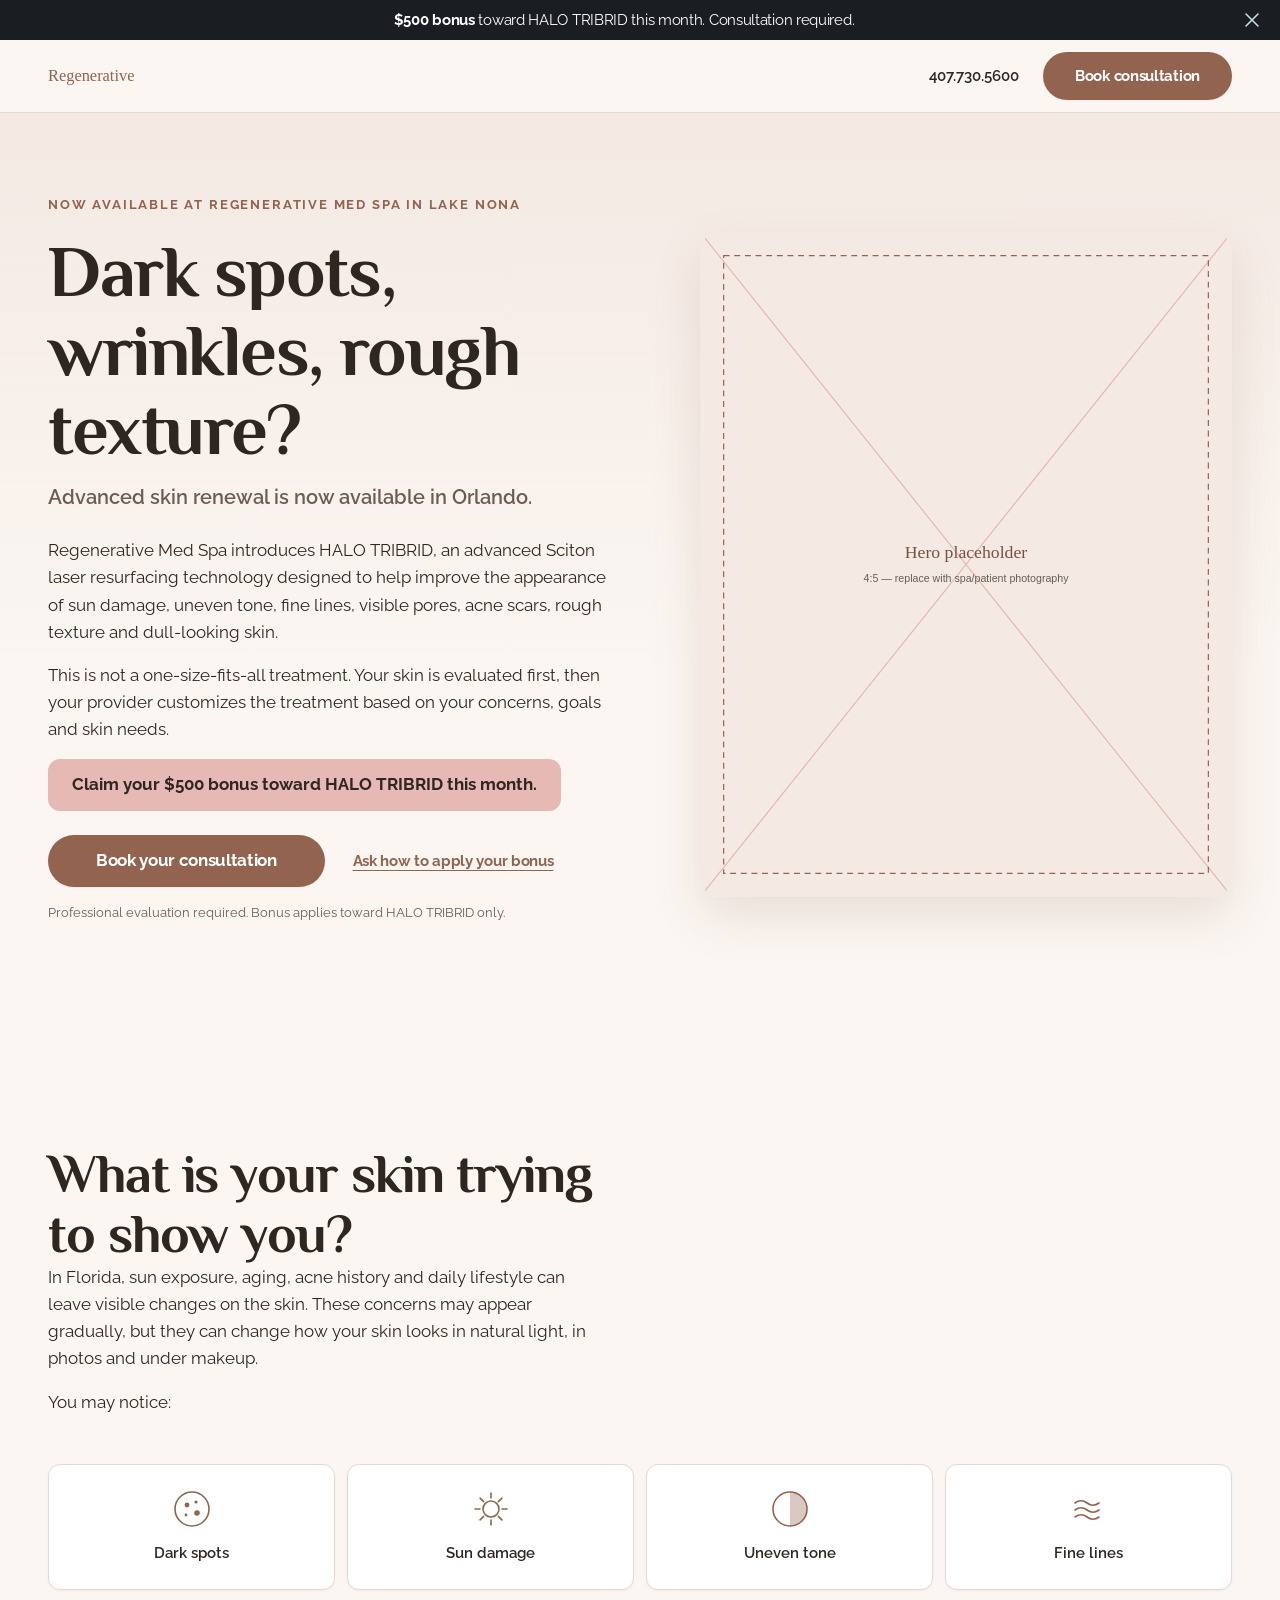
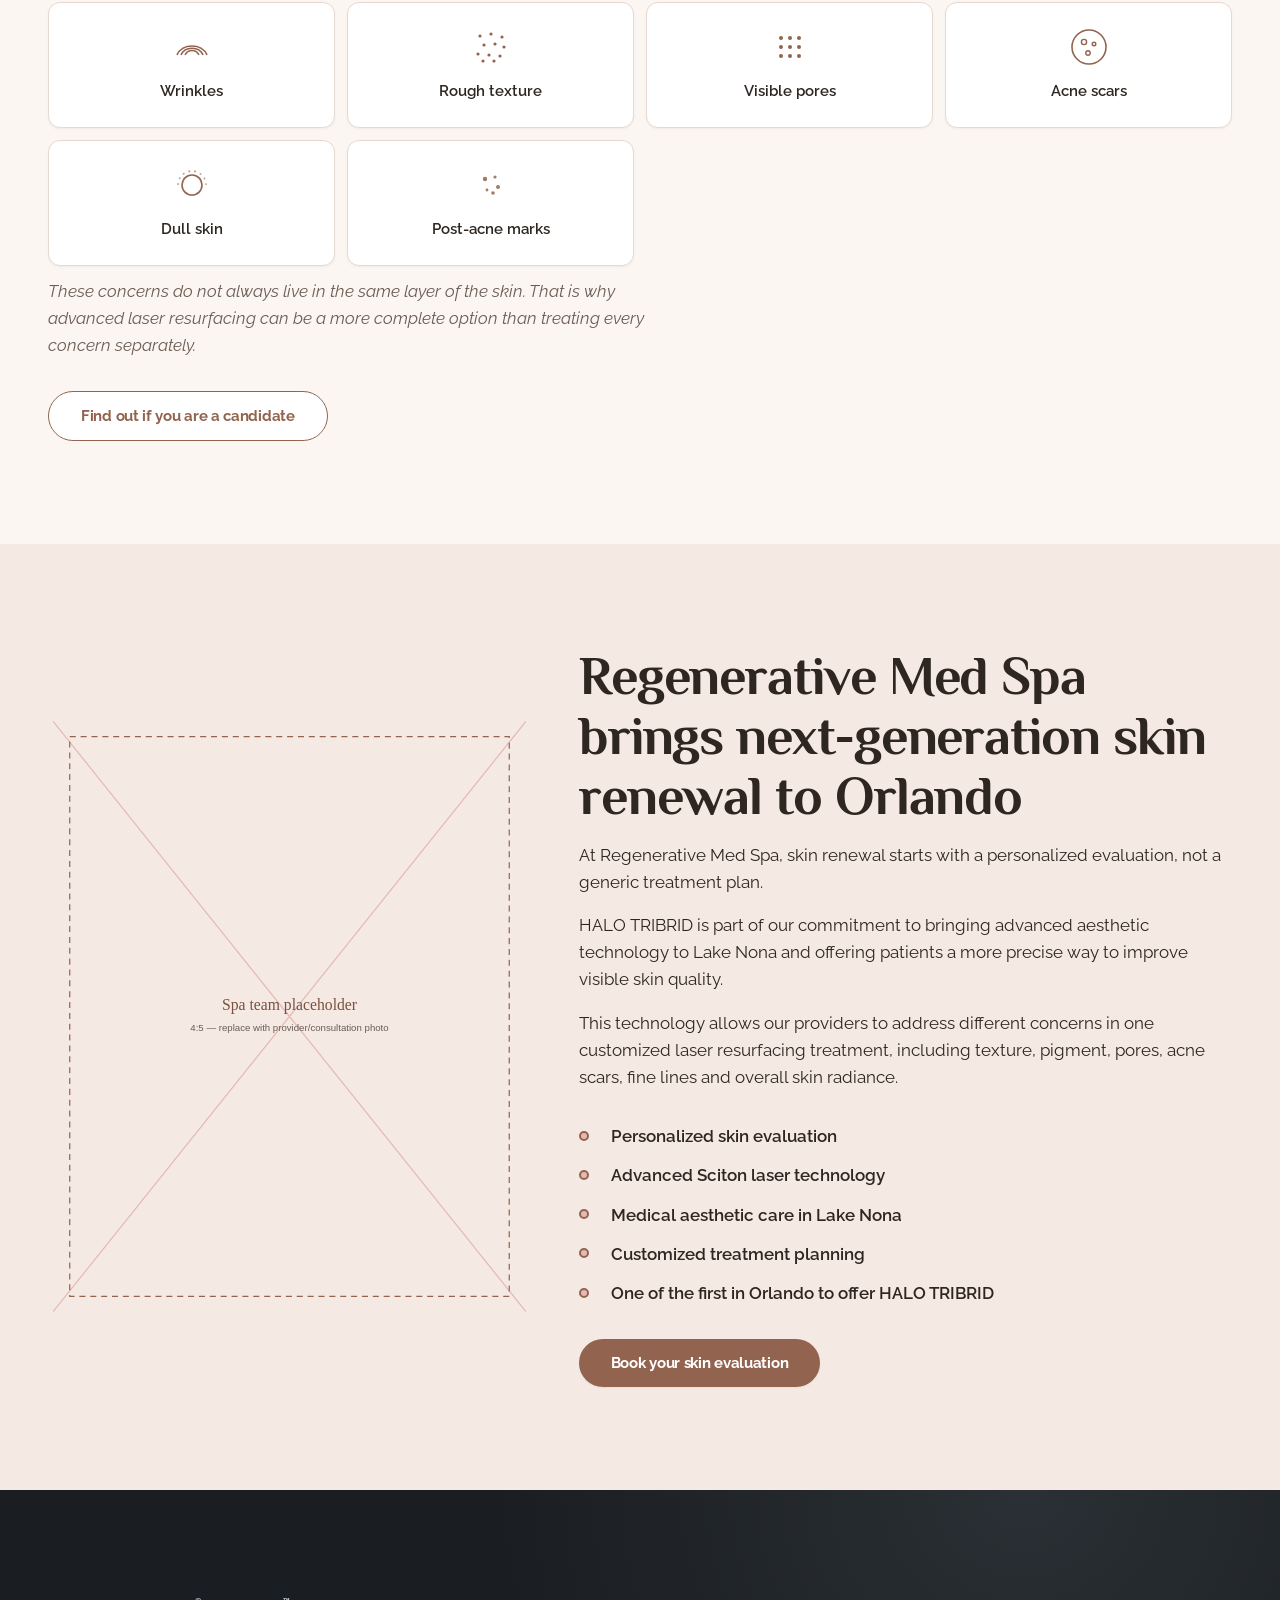
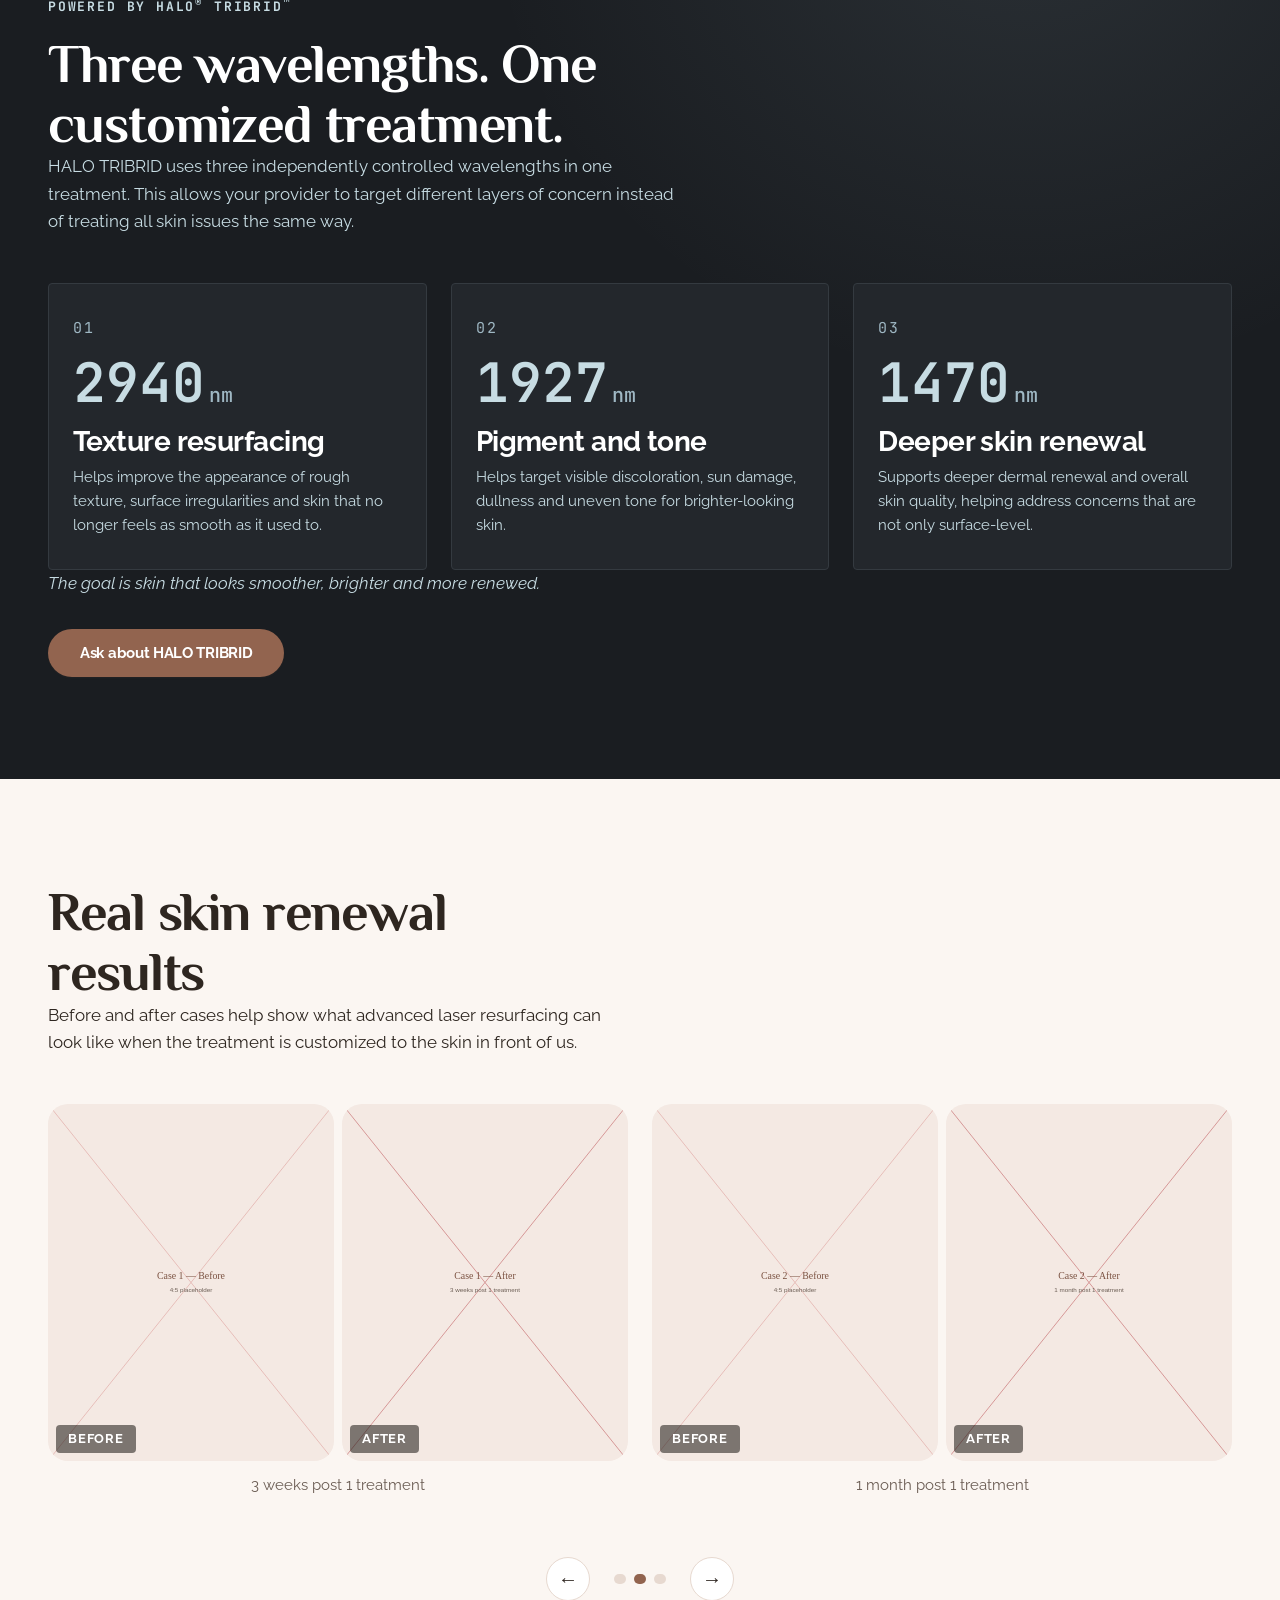
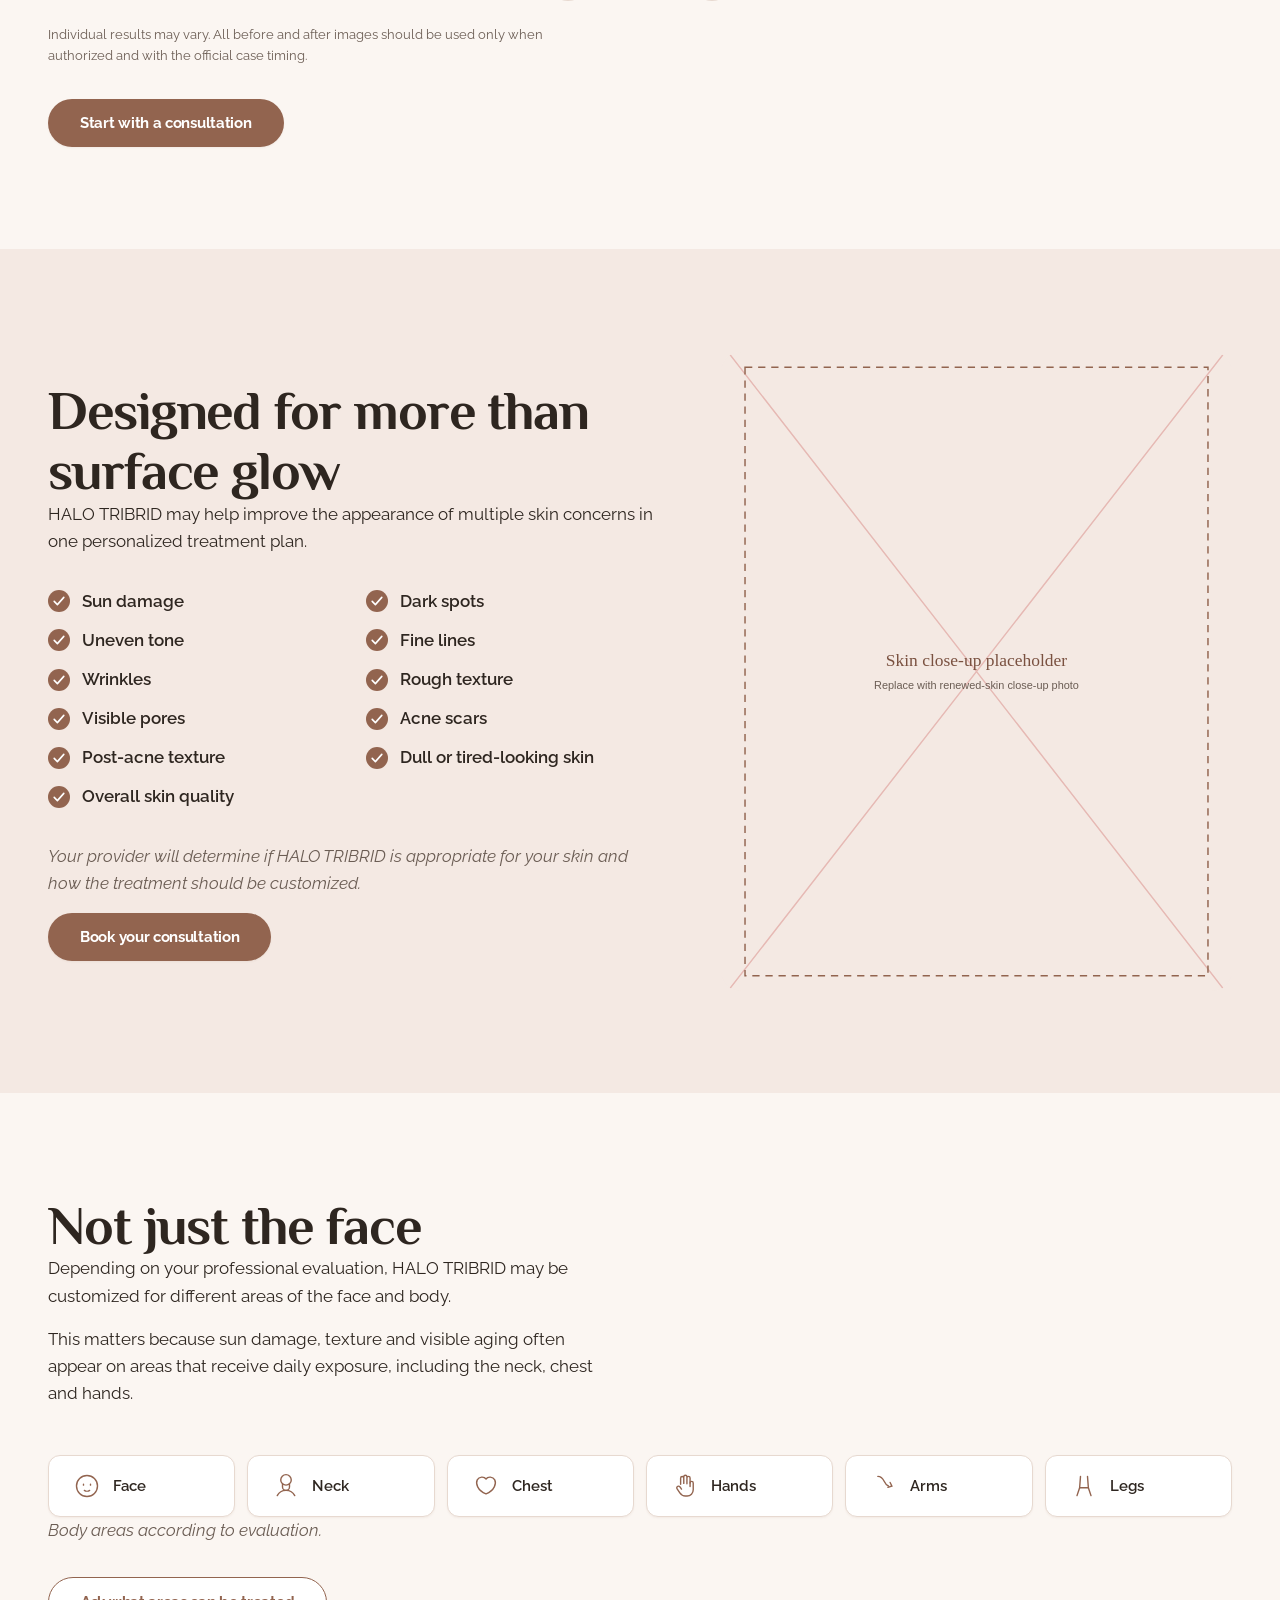
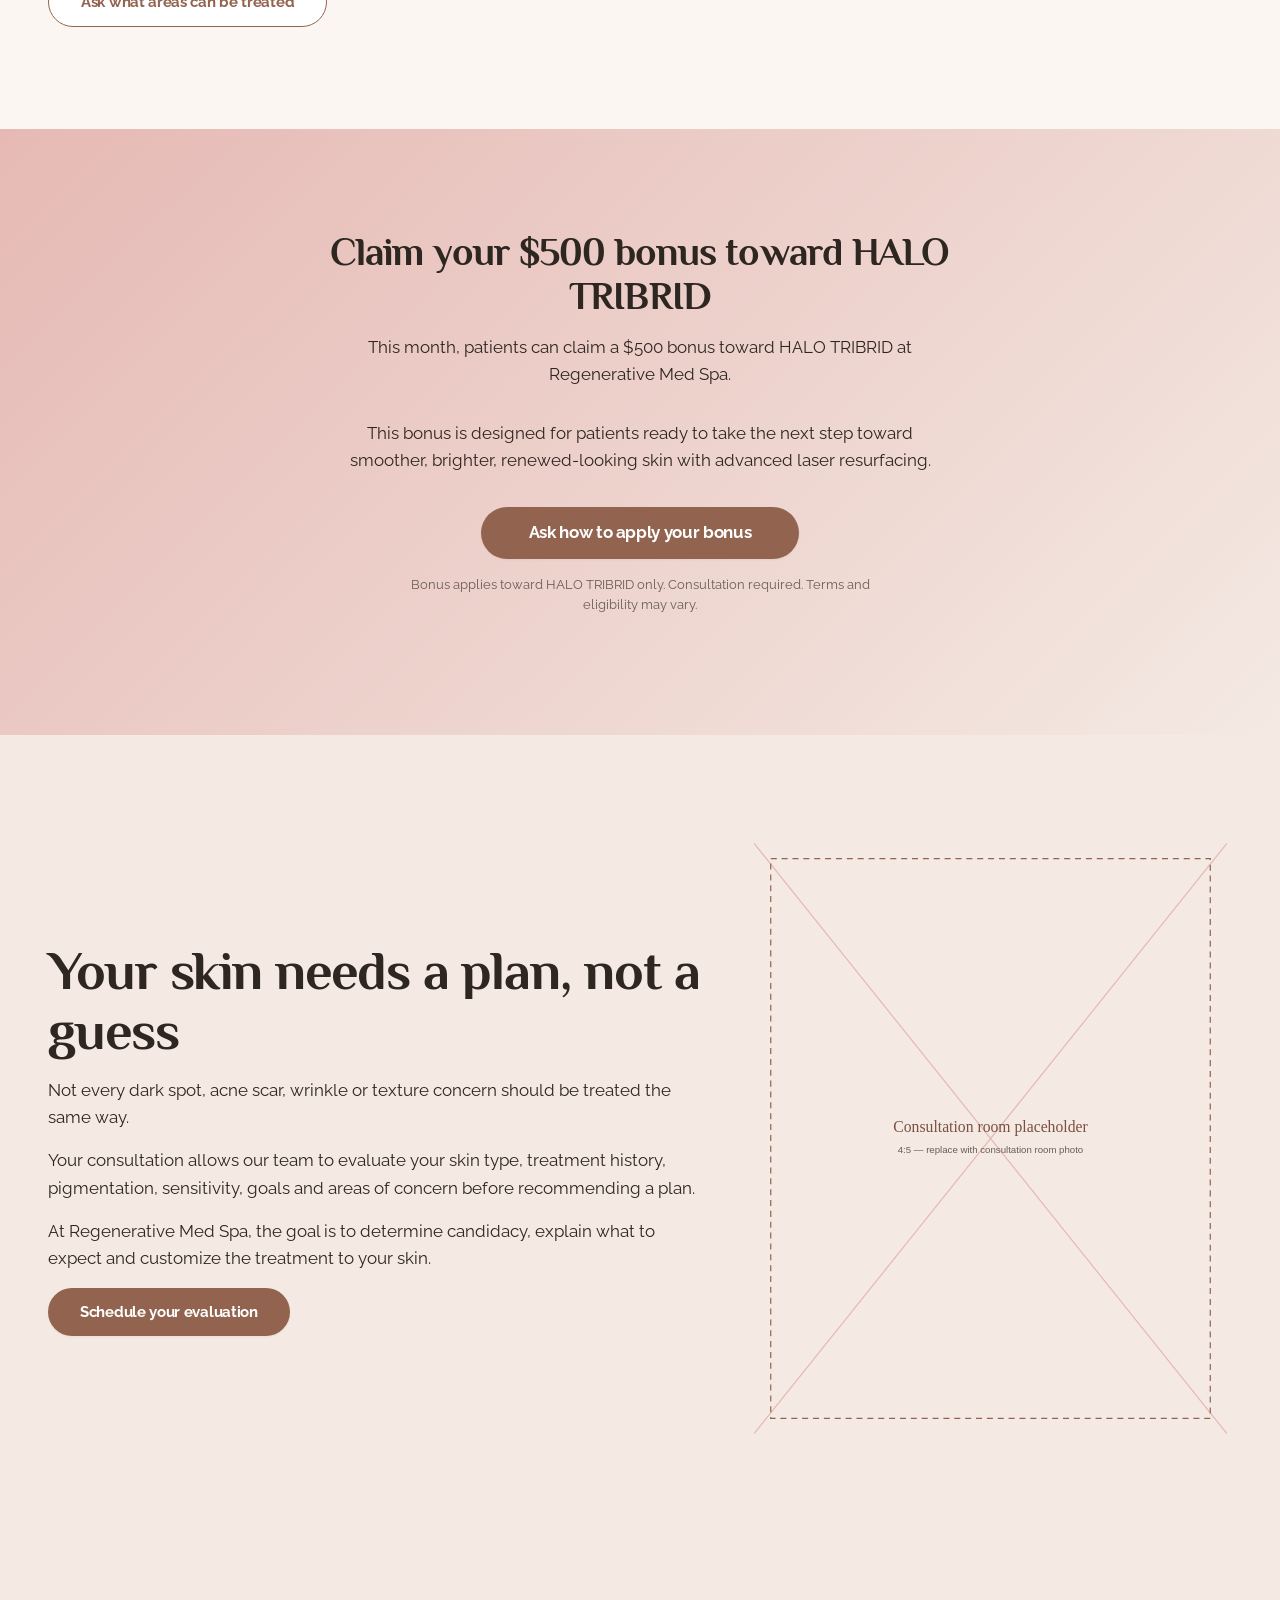
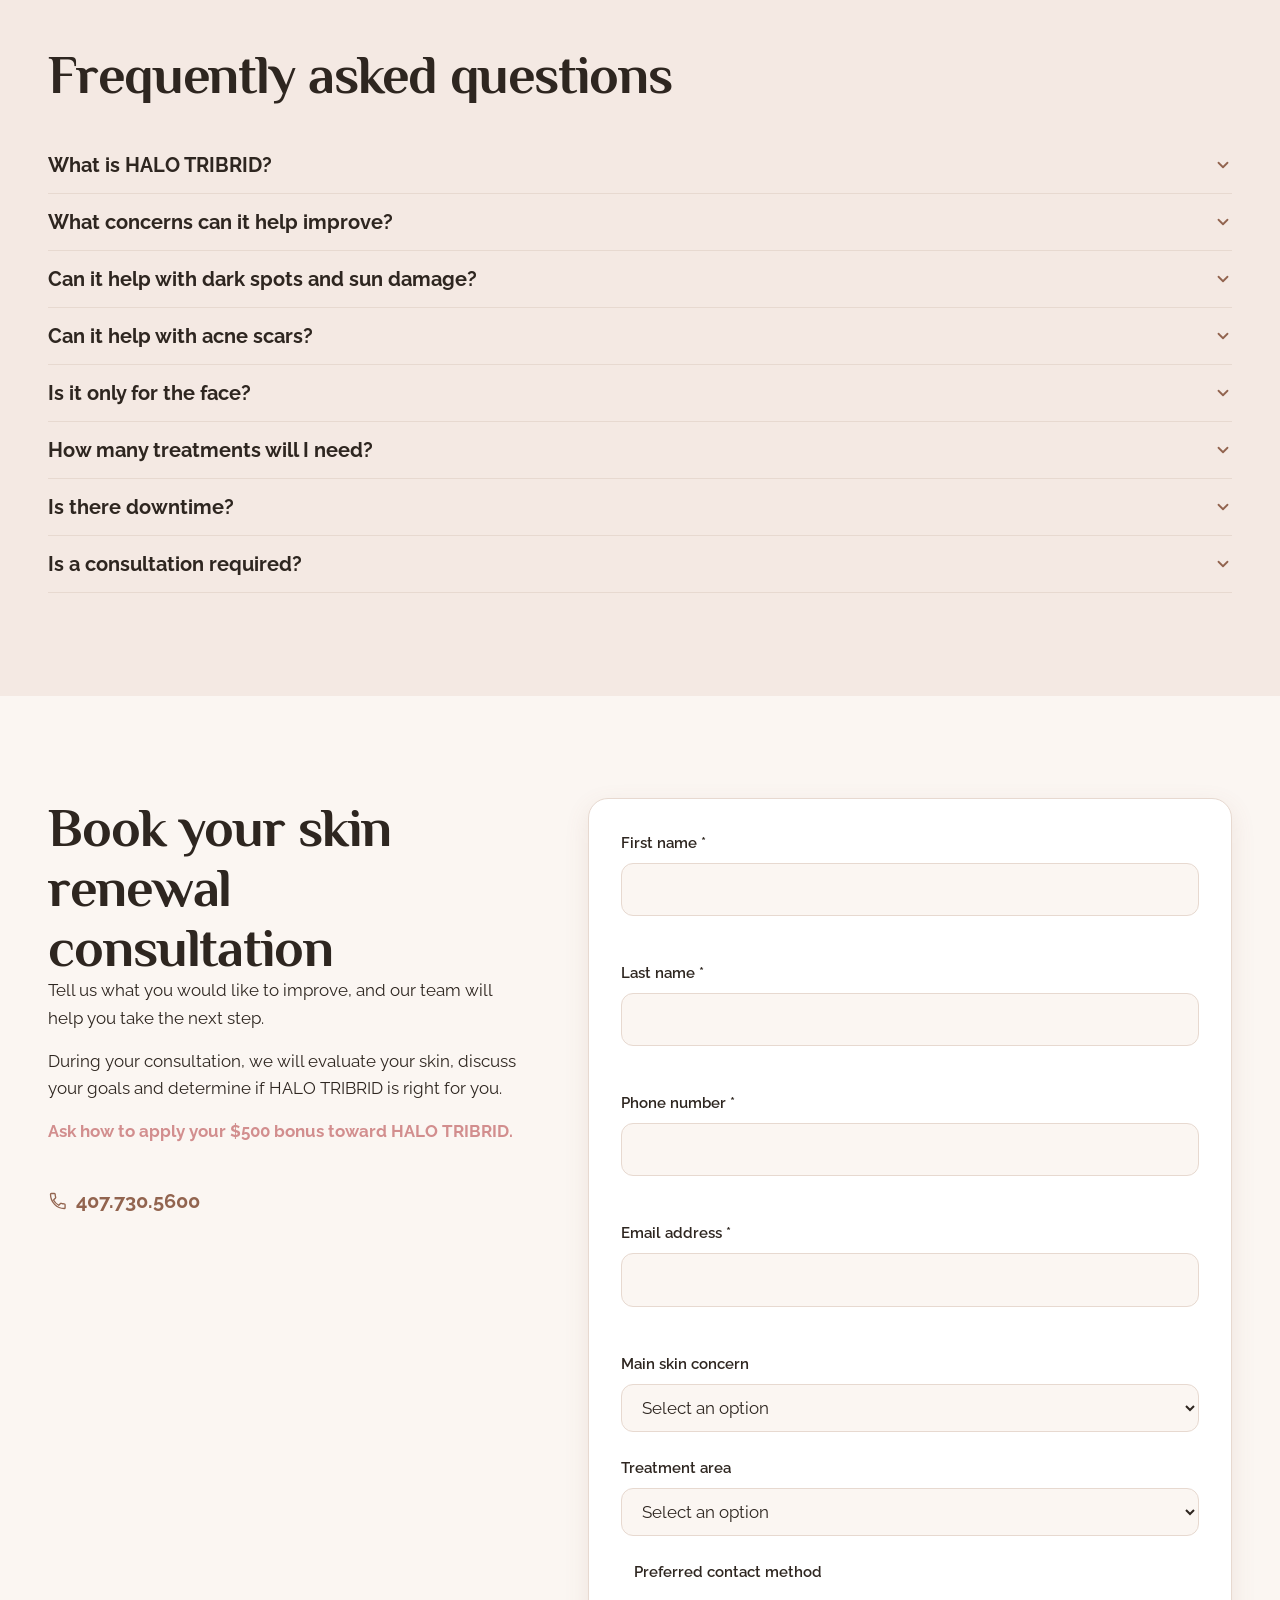
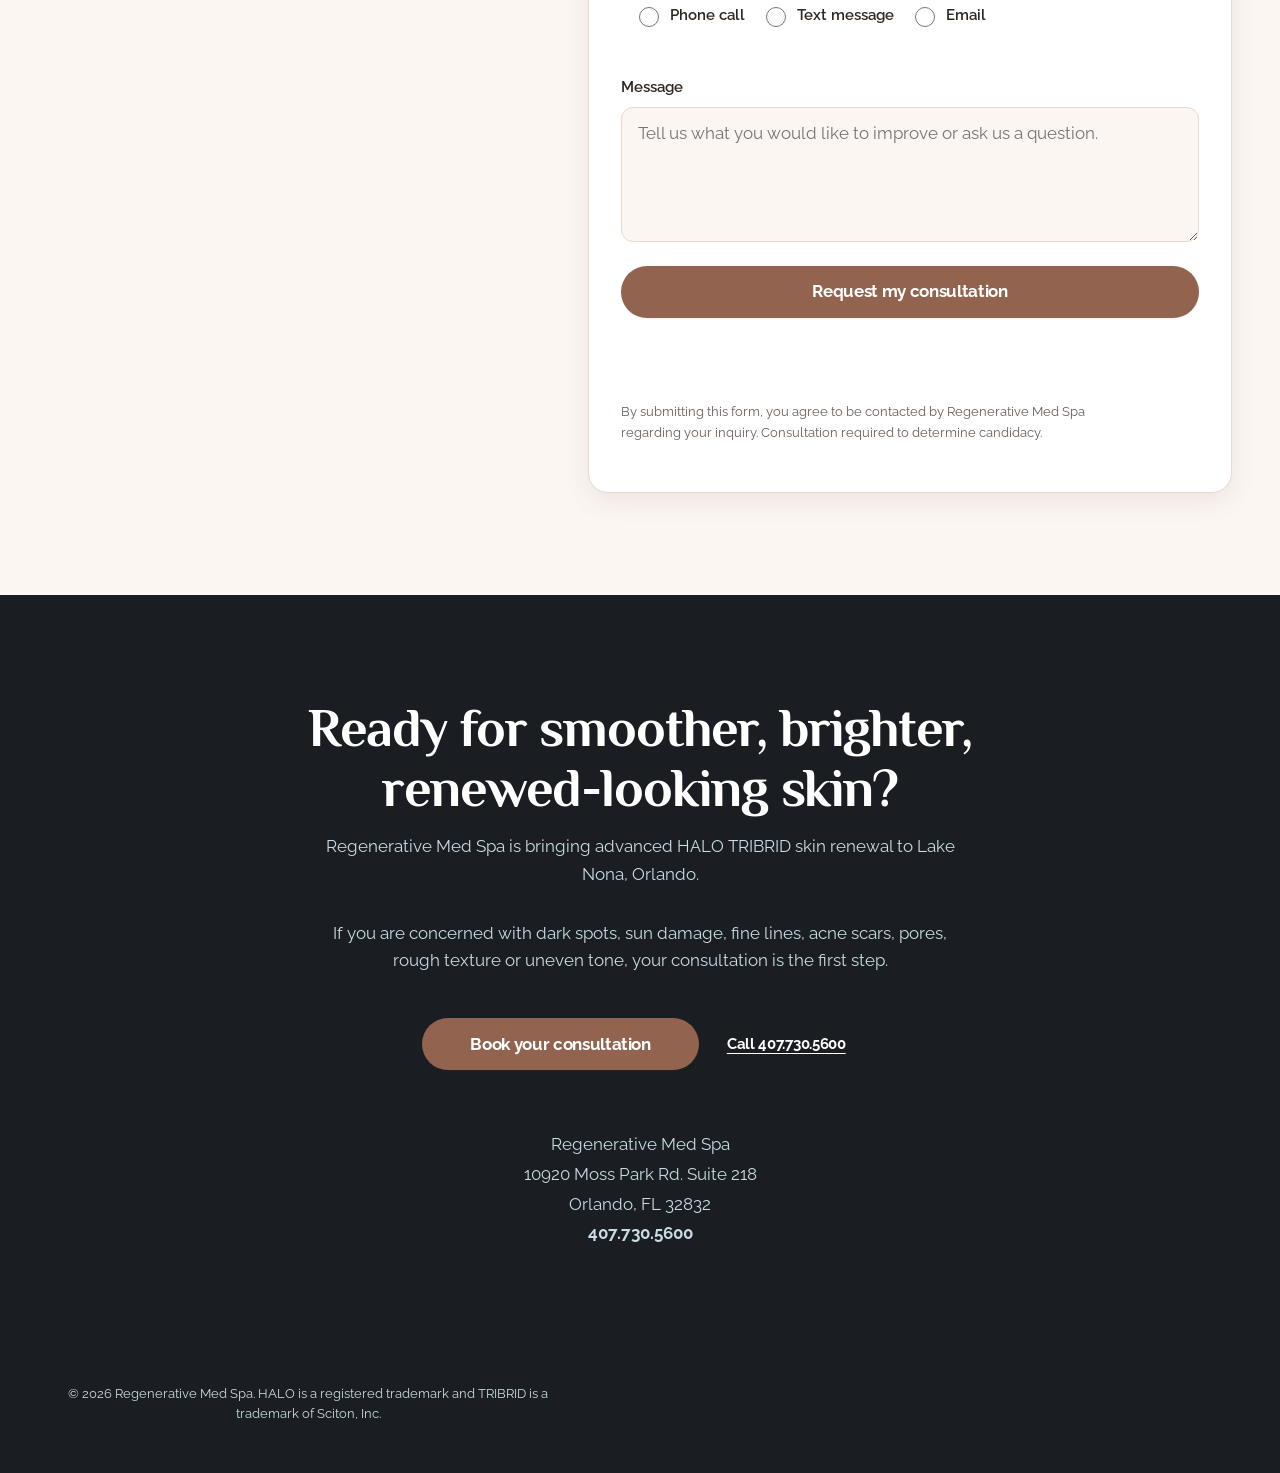
==== index.html @ fe71f4a5 "version-inicial-LP" ====
<!doctype html>
<html lang="en">
<head>
<meta charset="UTF-8" />
<meta name="viewport" content="width=device-width, initial-scale=1" />
<title>HALO TRIBRID Skin Renewal | Regenerative Med Spa, Lake Nona Orlando</title>
<meta name="description" content="Regenerative Med Spa introduces HALO TRIBRID, an advanced Sciton laser resurfacing technology. Book your consultation in Lake Nona, Orlando and ask about your $500 bonus." />

<link rel="preconnect" href="https://fonts.googleapis.com" />
<link rel="preconnect" href="https://fonts.gstatic.com" crossorigin />
<link href="https://fonts.googleapis.com/css2?family=Philosopher:wght@400;700&family=Raleway:wght@400;500;600;700;800&family=JetBrains+Mono:wght@500;600&display=swap" rel="stylesheet" />

<link rel="stylesheet" href="css/tokens.css" />
<link rel="stylesheet" href="css/base.css" />
<link rel="stylesheet" href="css/layout.css" />
<link rel="stylesheet" href="css/components.css" />
<link rel="stylesheet" href="css/sections.css" />
</head>
<body>
<a class="skip-link" href="#main">Skip to main content</a>

<!-- ANNOUNCEMENT BAR -->
<div class="announcement-bar" id="announcement-bar" role="region" aria-label="Promotion">
  <p class="announcement-bar__text">
    <strong>$500 bonus</strong> toward HALO TRIBRID this month. Consultation required.
  </p>
  <button type="button" class="announcement-bar__dismiss" id="announcement-dismiss" aria-label="Dismiss announcement">
    <svg width="14" height="14" viewBox="0 0 14 14" fill="none" aria-hidden="true"><path d="M1 1L13 13M13 1L1 13" stroke="currentColor" stroke-width="1.6" stroke-linecap="round"/></svg>
  </button>
</div>

<!-- HEADER / STICKY CTA (desktop) -->
<header class="site-header" id="site-header">
  <div class="container site-header__inner">
    <a href="#main" class="site-header__logo">
      <img src="assets/images/brand/spa-logo-placeholder.svg" alt="Regenerative Med Spa" width="180" height="42" />
    </a>
    <div class="site-header__actions">
      <a class="site-header__phone" href="tel:4077305600">407.730.5600</a>
      <a class="btn btn--primary" href="#consult-form">Book consultation</a>
    </div>
  </div>
</header>

<main id="main">

  <!-- MODULE 1 — HERO -->
  <section class="hero" id="hero" aria-labelledby="hero-heading">
    <div class="container hero__grid">
      <div class="hero__copy" data-reveal>
        <p class="eyebrow">Now available at Regenerative Med Spa in Lake Nona</p>
        <h1 id="hero-heading">Dark spots, wrinkles, rough texture?</h1>
        <p class="hero__subheadline">Advanced skin renewal is now available in Orlando.</p>
        <p>
          Regenerative Med Spa introduces HALO TRIBRID, an advanced Sciton laser resurfacing
          technology designed to help improve the appearance of sun damage, uneven tone, fine
          lines, visible pores, acne scars, rough texture and dull-looking skin.
        </p>
        <p>
          This is not a one-size-fits-all treatment. Your skin is evaluated first, then your
          provider customizes the treatment based on your concerns, goals and skin needs.
        </p>
        <div class="bonus-callout-inline">
          <p>Claim your <strong>$500 bonus</strong> toward HALO TRIBRID this month.</p>
        </div>
        <div class="hero__ctas">
          <a class="btn btn--primary btn--lg" href="#consult-form">Book your consultation</a>
          <a class="btn btn--ghost" href="#bonus">Ask how to apply your bonus</a>
        </div>
        <p class="microcopy">Professional evaluation required. Bonus applies toward HALO TRIBRID only.</p>
      </div>
      <div class="hero__media" data-reveal style="--reveal-index:1;">
        <img class="placeholder-img" src="assets/images/hero/hero-placeholder.svg"
             alt="Placeholder — premium photo of a patient receiving a personalized skin evaluation at Regenerative Med Spa"
             width="900" height="1125" loading="eager" fetchpriority="high" decoding="async" />
      </div>
    </div>
  </section>

  <!-- MODULE 2 — SYMPTOMS / CONCERNS -->
  <section class="symptoms" id="symptoms" aria-labelledby="symptoms-heading">
    <div class="container">
      <div class="section-heading" data-reveal>
        <h2 id="symptoms-heading">What is your skin trying to show you?</h2>
        <p>
          In Florida, sun exposure, aging, acne history and daily lifestyle can leave visible
          changes on the skin. These concerns may appear gradually, but they can change how your
          skin looks in natural light, in photos and under makeup.
        </p>
        <p>You may notice:</p>
      </div>

      <ul class="symptoms-grid" role="list">
        <li class="symptom-card" data-reveal style="--reveal-index:0;">
          <svg class="symptom-card__icon" aria-hidden="true" viewBox="0 0 40 40" fill="none">
  <circle cx="20" cy="20" r="17" stroke="currentColor" stroke-width="1.6"/>
  <circle cx="15" cy="16" r="2.4" fill="currentColor"/>
  <circle cx="24" cy="13" r="1.6" fill="currentColor"/>
  <circle cx="25" cy="24" r="2.8" fill="currentColor"/>
  <circle cx="14" cy="26" r="1.4" fill="currentColor"/>
</svg>
          <span>Dark spots</span>
        </li>
        <li class="symptom-card" data-reveal style="--reveal-index:1;">
          <svg class="symptom-card__icon" aria-hidden="true" viewBox="0 0 40 40" fill="none">
  <circle cx="20" cy="20" r="8" stroke="currentColor" stroke-width="1.6"/>
  <g stroke="currentColor" stroke-width="1.6" stroke-linecap="round">
    <path d="M20 4v5M20 31v5M36 20h-5M9 20H4M30.9 9.1l-3.5 3.5M12.6 27.4l-3.5 3.5M30.9 30.9l-3.5-3.5M12.6 12.6L9.1 9.1"/>
  </g>
</svg>
          <span>Sun damage</span>
        </li>
        <li class="symptom-card" data-reveal style="--reveal-index:2;">
          <svg class="symptom-card__icon" aria-hidden="true" viewBox="0 0 40 40" fill="none">
  <circle cx="20" cy="20" r="17" stroke="currentColor" stroke-width="1.6"/>
  <path d="M20 3a17 17 0 010 34" fill="currentColor" opacity="0.35"/>
</svg>
          <span>Uneven tone</span>
        </li>
        <li class="symptom-card" data-reveal style="--reveal-index:3;">
          <svg class="symptom-card__icon" aria-hidden="true" viewBox="0 0 40 40" fill="none" stroke="currentColor" stroke-width="1.6" stroke-linecap="round">
  <path d="M6 14c4-3 8-3 12 0s8 3 12 0"/>
  <path d="M6 21c4-3 8-3 12 0s8 3 12 0"/>
  <path d="M6 28c4-3 8-3 12 0s8 3 12 0"/>
</svg>
          <span>Fine lines</span>
        </li>
        <li class="symptom-card" data-reveal style="--reveal-index:4;">
          <svg class="symptom-card__icon" aria-hidden="true" viewBox="0 0 40 40" fill="none" stroke="currentColor" stroke-width="1.6">
  <path d="M5 28c5-12 25-12 30 0"/>
  <path d="M9 28c4-9 18-9 22 0"/>
  <path d="M13 28c3-6 11-6 14 0"/>
</svg>
          <span>Wrinkles</span>
        </li>
        <li class="symptom-card" data-reveal style="--reveal-index:5;">
          <svg class="symptom-card__icon" aria-hidden="true" viewBox="0 0 40 40" fill="currentColor">
  <circle cx="9" cy="9" r="1.6"/><circle cx="20" cy="7" r="1.6"/><circle cx="31" cy="10" r="1.6"/>
  <circle cx="13" cy="18" r="1.6"/><circle cx="24" cy="17" r="1.6"/><circle cx="33" cy="20" r="1.6"/>
  <circle cx="7" cy="27" r="1.6"/><circle cx="18" cy="28" r="1.6"/><circle cx="29" cy="29" r="1.6"/>
  <circle cx="12" cy="34" r="1.6"/><circle cx="23" cy="34" r="1.6"/>
</svg>
          <span>Rough texture</span>
        </li>
        <li class="symptom-card" data-reveal style="--reveal-index:6;">
          <svg class="symptom-card__icon" aria-hidden="true" viewBox="0 0 40 40" fill="currentColor">
  <circle cx="11" cy="11" r="2"/><circle cx="20" cy="11" r="2"/><circle cx="29" cy="11" r="2"/>
  <circle cx="11" cy="20" r="2"/><circle cx="20" cy="20" r="2"/><circle cx="29" cy="20" r="2"/>
  <circle cx="11" cy="29" r="2"/><circle cx="20" cy="29" r="2"/><circle cx="29" cy="29" r="2"/>
</svg>
          <span>Visible pores</span>
        </li>
        <li class="symptom-card" data-reveal style="--reveal-index:7;">
          <svg class="symptom-card__icon" aria-hidden="true" viewBox="0 0 40 40" fill="none">
  <circle cx="20" cy="20" r="17" stroke="currentColor" stroke-width="1.6"/>
  <circle cx="15" cy="15" r="2.6" stroke="currentColor" stroke-width="1.4"/>
  <circle cx="25" cy="17" r="1.8" stroke="currentColor" stroke-width="1.4"/>
  <circle cx="19" cy="26" r="2.2" stroke="currentColor" stroke-width="1.4"/>
</svg>
          <span>Acne scars</span>
        </li>
        <li class="symptom-card" data-reveal style="--reveal-index:8;">
          <svg class="symptom-card__icon" aria-hidden="true" viewBox="0 0 40 40" fill="none" stroke="currentColor" stroke-width="1.6">
  <circle cx="20" cy="20" r="10"/>
  <path d="M6 20a14 14 0 0128 0" stroke-dasharray="2 4" opacity="0.6"/>
</svg>
          <span>Dull skin</span>
        </li>
        <li class="symptom-card" data-reveal style="--reveal-index:9;">
          <svg class="symptom-card__icon" aria-hidden="true" viewBox="0 0 40 40" fill="currentColor" opacity="0.85">
  <circle cx="14" cy="14" r="2.2"/><circle cx="24" cy="12" r="1.6"/><circle cx="27" cy="22" r="2"/>
  <circle cx="16" cy="25" r="1.4"/><circle cx="22" cy="28" r="1.8"/>
</svg>
          <span>Post-acne marks</span>
        </li>
      </ul>

      <p class="closing-copy" data-reveal>
        These concerns do not always live in the same layer of the skin. That is why advanced
        laser resurfacing can be a more complete option than treating every concern separately.
      </p>
      <div class="section-cta" data-reveal>
        <a class="btn btn--secondary" href="#consult-form">Find out if you are a candidate</a>
      </div>
    </div>
  </section>

  <!-- MODULE 3 — SPA POSITIONING + TECHNOLOGY INTRODUCTION -->
  <section class="editorial-block" id="spa-positioning" aria-labelledby="spa-positioning-heading">
    <div class="container editorial-block__grid">
      <div class="editorial-block__media" data-reveal>
        <img class="placeholder-img" src="assets/images/hero/spa-team-placeholder.svg"
             alt="Placeholder — Regenerative Med Spa providers in a personalized consultation"
             width="800" height="1000" loading="lazy" decoding="async" />
      </div>
      <div class="editorial-block__copy" data-reveal style="--reveal-index:1;">
        <h2 id="spa-positioning-heading">Regenerative Med Spa brings next-generation skin renewal to Orlando</h2>
        <p>
          At Regenerative Med Spa, skin renewal starts with a personalized evaluation, not a
          generic treatment plan.
        </p>
        <p>
          HALO TRIBRID is part of our commitment to bringing advanced aesthetic technology to
          Lake Nona and offering patients a more precise way to improve visible skin quality.
        </p>
        <p>
          This technology allows our providers to address different concerns in one customized
          laser resurfacing treatment, including texture, pigment, pores, acne scars, fine lines
          and overall skin radiance.
        </p>
        <ul class="value-points">
          <li>Personalized skin evaluation</li>
          <li>Advanced Sciton laser technology</li>
          <li>Medical aesthetic care in Lake Nona</li>
          <li>Customized treatment planning</li>
          <li>One of the first in Orlando to offer HALO TRIBRID</li>
        </ul>
        <a class="btn btn--primary" href="#consult-form">Book your skin evaluation</a>
      </div>
    </div>
  </section>

  <!-- MODULE 4 — HOW HALO TRIBRID WORKS (tech insert) -->
  <section class="section--inverse wavelengths" id="how-it-works" aria-labelledby="wavelengths-heading">
    <div class="container">
      <div class="section-heading section-heading--inverse" data-reveal>
        <p class="eyebrow eyebrow--tech">Powered by HALO<sup>&reg;</sup> TRIBRID<sup>&trade;</sup></p>
        <h2 id="wavelengths-heading">Three wavelengths. One customized treatment.</h2>
        <p>
          HALO TRIBRID uses three independently controlled wavelengths in one treatment. This
          allows your provider to target different layers of concern instead of treating all
          skin issues the same way.
        </p>
      </div>

      <ol class="wavelength-cards">
        <li class="wavelength-card" data-reveal style="--reveal-index:0;">
          <span class="wavelength-card__index">01</span>
          <span class="wavelength-card__nm">2940<small>nm</small></span>
          <h3>Texture resurfacing</h3>
          <p>
            Helps improve the appearance of rough texture, surface irregularities and skin that
            no longer feels as smooth as it used to.
          </p>
        </li>
        <li class="wavelength-card" data-reveal style="--reveal-index:1;">
          <span class="wavelength-card__index">02</span>
          <span class="wavelength-card__nm">1927<small>nm</small></span>
          <h3>Pigment and tone</h3>
          <p>
            Helps target visible discoloration, sun damage, dullness and uneven tone for
            brighter-looking skin.
          </p>
        </li>
        <li class="wavelength-card" data-reveal style="--reveal-index:2;">
          <span class="wavelength-card__index">03</span>
          <span class="wavelength-card__nm">1470<small>nm</small></span>
          <h3>Deeper skin renewal</h3>
          <p>
            Supports deeper dermal renewal and overall skin quality, helping address concerns
            that are not only surface-level.
          </p>
        </li>
      </ol>

      <p class="closing-copy closing-copy--inverse" data-reveal>
        The goal is skin that looks smoother, brighter and more renewed.
      </p>
      <div class="section-cta" data-reveal>
        <a class="btn btn--primary" href="#consult-form">Ask about HALO TRIBRID</a>
      </div>
    </div>
  </section>

  <!-- MODULE 5 — BEFORE AND AFTER PROOF -->
  <section class="before-after" id="results" aria-labelledby="results-heading">
    <div class="container">
      <div class="section-heading" data-reveal>
        <h2 id="results-heading">Real skin renewal results</h2>
        <p>
          Before and after cases help show what advanced laser resurfacing can look like when
          the treatment is customized to the skin in front of us.
        </p>
      </div>

      <div class="ba-carousel" id="ba-carousel" role="region" aria-roledescription="carousel" aria-label="Before and after results">
        <div class="ba-carousel__track" id="ba-carousel-track">
          <figure class="ba-slide" role="group" aria-roledescription="slide" aria-label="Slide 1 of 3">
            <div class="ba-slide__images">
              <div class="ba-slide__img">
                <img class="placeholder-img" src="assets/images/before-after/case-01-before-placeholder.svg" alt="Placeholder — before photo, case 1" width="640" height="800" loading="lazy" decoding="async" />
                <span class="ba-slide__label">BEFORE</span>
              </div>
              <div class="ba-slide__img">
                <img class="placeholder-img" src="assets/images/before-after/case-01-after-placeholder.svg" alt="Placeholder — after photo, case 1, 3 weeks post 1 treatment" width="640" height="800" loading="lazy" decoding="async" />
                <span class="ba-slide__label">AFTER</span>
              </div>
            </div>
            <figcaption>3 weeks post 1 treatment</figcaption>
          </figure>

          <figure class="ba-slide" role="group" aria-roledescription="slide" aria-label="Slide 2 of 3">
            <div class="ba-slide__images">
              <div class="ba-slide__img">
                <img class="placeholder-img" src="assets/images/before-after/case-02-before-placeholder.svg" alt="Placeholder — before photo, case 2" width="640" height="800" loading="lazy" decoding="async" />
                <span class="ba-slide__label">BEFORE</span>
              </div>
              <div class="ba-slide__img">
                <img class="placeholder-img" src="assets/images/before-after/case-02-after-placeholder.svg" alt="Placeholder — after photo, case 2, 1 month post 1 treatment" width="640" height="800" loading="lazy" decoding="async" />
                <span class="ba-slide__label">AFTER</span>
              </div>
            </div>
            <figcaption>1 month post 1 treatment</figcaption>
          </figure>

          <figure class="ba-slide" role="group" aria-roledescription="slide" aria-label="Slide 3 of 3">
            <div class="ba-slide__images">
              <div class="ba-slide__img">
                <img class="placeholder-img" src="assets/images/before-after/case-03-before-placeholder.svg" alt="Placeholder — before photo, case 3" width="640" height="800" loading="lazy" decoding="async" />
                <span class="ba-slide__label">BEFORE</span>
              </div>
              <div class="ba-slide__img">
                <img class="placeholder-img" src="assets/images/before-after/case-03-after-placeholder.svg" alt="Placeholder — after photo, case 3, 2 weeks post 1 treatment" width="640" height="800" loading="lazy" decoding="async" />
                <span class="ba-slide__label">AFTER</span>
              </div>
            </div>
            <figcaption>2 weeks post 1 treatment<br /><span class="ba-slide__courtesy">Courtesy of Sherrif Ibrahim, MD, PhD</span></figcaption>
          </figure>
        </div>

        <div class="ba-carousel__controls">
          <button type="button" class="ba-carousel__arrow" id="ba-prev" aria-label="Previous result">&larr;</button>
          <div class="ba-carousel__dots" id="ba-dots" role="tablist" aria-label="Choose result"></div>
          <button type="button" class="ba-carousel__arrow" id="ba-next" aria-label="Next result">&rarr;</button>
        </div>
      </div>

      <p class="disclaimer" data-reveal>
        Individual results may vary. All before and after images should be used only when
        authorized and with the official case timing.
      </p>
      <div class="section-cta" data-reveal>
        <a class="btn btn--primary" href="#consult-form">Start with a consultation</a>
      </div>
    </div>
  </section>

  <!-- MODULE 6 — WHAT IT CAN HELP IMPROVE -->
  <section class="improve" id="improve" aria-labelledby="improve-heading">
    <div class="container improve__grid">
      <div data-reveal>
        <h2 id="improve-heading">Designed for more than surface glow</h2>
        <p>
          HALO TRIBRID may help improve the appearance of multiple skin concerns in one
          personalized treatment plan.
        </p>
        <ul class="checklist">
          <li><svg class="checklist__icon" viewBox="0 0 20 20" aria-hidden="true"><path d="M4 10.5l4 4 8-9" fill="none" stroke="currentColor" stroke-width="2" stroke-linecap="round" stroke-linejoin="round"/></svg>Sun damage</li>
          <li><svg class="checklist__icon" viewBox="0 0 20 20" aria-hidden="true"><path d="M4 10.5l4 4 8-9" fill="none" stroke="currentColor" stroke-width="2" stroke-linecap="round" stroke-linejoin="round"/></svg>Dark spots</li>
          <li><svg class="checklist__icon" viewBox="0 0 20 20" aria-hidden="true"><path d="M4 10.5l4 4 8-9" fill="none" stroke="currentColor" stroke-width="2" stroke-linecap="round" stroke-linejoin="round"/></svg>Uneven tone</li>
          <li><svg class="checklist__icon" viewBox="0 0 20 20" aria-hidden="true"><path d="M4 10.5l4 4 8-9" fill="none" stroke="currentColor" stroke-width="2" stroke-linecap="round" stroke-linejoin="round"/></svg>Fine lines</li>
          <li><svg class="checklist__icon" viewBox="0 0 20 20" aria-hidden="true"><path d="M4 10.5l4 4 8-9" fill="none" stroke="currentColor" stroke-width="2" stroke-linecap="round" stroke-linejoin="round"/></svg>Wrinkles</li>
          <li><svg class="checklist__icon" viewBox="0 0 20 20" aria-hidden="true"><path d="M4 10.5l4 4 8-9" fill="none" stroke="currentColor" stroke-width="2" stroke-linecap="round" stroke-linejoin="round"/></svg>Rough texture</li>
          <li><svg class="checklist__icon" viewBox="0 0 20 20" aria-hidden="true"><path d="M4 10.5l4 4 8-9" fill="none" stroke="currentColor" stroke-width="2" stroke-linecap="round" stroke-linejoin="round"/></svg>Visible pores</li>
          <li><svg class="checklist__icon" viewBox="0 0 20 20" aria-hidden="true"><path d="M4 10.5l4 4 8-9" fill="none" stroke="currentColor" stroke-width="2" stroke-linecap="round" stroke-linejoin="round"/></svg>Acne scars</li>
          <li><svg class="checklist__icon" viewBox="0 0 20 20" aria-hidden="true"><path d="M4 10.5l4 4 8-9" fill="none" stroke="currentColor" stroke-width="2" stroke-linecap="round" stroke-linejoin="round"/></svg>Post-acne texture</li>
          <li><svg class="checklist__icon" viewBox="0 0 20 20" aria-hidden="true"><path d="M4 10.5l4 4 8-9" fill="none" stroke="currentColor" stroke-width="2" stroke-linecap="round" stroke-linejoin="round"/></svg>Dull or tired-looking skin</li>
          <li><svg class="checklist__icon" viewBox="0 0 20 20" aria-hidden="true"><path d="M4 10.5l4 4 8-9" fill="none" stroke="currentColor" stroke-width="2" stroke-linecap="round" stroke-linejoin="round"/></svg>Overall skin quality</li>
        </ul>
        <p class="closing-copy">
          Your provider will determine if HALO TRIBRID is appropriate for your skin and how the
          treatment should be customized.
        </p>
        <a class="btn btn--primary" href="#consult-form">Book your consultation</a>
      </div>
      <div class="improve__media" data-reveal style="--reveal-index:1;">
        <img class="placeholder-img" src="assets/images/hero/skin-closeup-placeholder.svg"
             alt="Placeholder — close-up of renewed, healthy-looking skin" width="700" height="900" loading="lazy" decoding="async" />
      </div>
    </div>
  </section>

  <!-- MODULE 7 — AREAS TREATED -->
  <section class="areas" id="areas" aria-labelledby="areas-heading">
    <div class="container">
      <div class="section-heading" data-reveal>
        <h2 id="areas-heading">Not just the face</h2>
        <p>
          Depending on your professional evaluation, HALO TRIBRID may be customized for
          different areas of the face and body.
        </p>
        <p>
          This matters because sun damage, texture and visible aging often appear on areas that
          receive daily exposure, including the neck, chest and hands.
        </p>
      </div>

      <ul class="areas-grid" role="list">
        <li class="area-card" data-reveal style="--reveal-index:0;">
          <svg class="area-card__icon" aria-hidden="true" viewBox="0 0 32 32" fill="none" stroke="currentColor" stroke-width="1.6">
  <circle cx="16" cy="16" r="12"/>
  <path d="M12 14v1M20 14v1" stroke-linecap="round"/>
  <path d="M13 21c1.5 1.2 4.5 1.2 6 0" stroke-linecap="round"/>
</svg><span>Face</span>
        </li>
        <li class="area-card" data-reveal style="--reveal-index:1;">
          <svg class="area-card__icon" aria-hidden="true" viewBox="0 0 32 32" fill="none" stroke="currentColor" stroke-width="1.6">
  <circle cx="16" cy="9" r="6"/>
  <path d="M12 14v3a4 4 0 008 0v-3" stroke-linecap="round"/>
  <path d="M6 27c2-4 6-6 10-6s8 2 10 6" stroke-linecap="round"/>
</svg><span>Neck</span>
        </li>
        <li class="area-card" data-reveal style="--reveal-index:2;">
          <svg class="area-card__icon" aria-hidden="true" viewBox="0 0 32 32" fill="none" stroke="currentColor" stroke-width="1.6">
  <path d="M16 8c-2-3-8-3-10 1-2 4 0 12 10 16 10-4 12-12 10-16-2-4-8-4-10-1z" stroke-linejoin="round"/>
</svg><span>Chest</span>
        </li>
        <li class="area-card" data-reveal style="--reveal-index:3;">
          <svg class="area-card__icon" aria-hidden="true" viewBox="0 0 32 32" fill="none" stroke="currentColor" stroke-width="1.6" stroke-linecap="round" stroke-linejoin="round">
  <path d="M11 14V7a1.8 1.8 0 013.6 0v6M14.6 13V5.5a1.8 1.8 0 013.6 0V13M18.2 13.5V6.8a1.8 1.8 0 013.6 0v9.7"/>
  <path d="M21.8 12.5a1.8 1.8 0 013.6 0v7.7c0 4-3 7.3-7 7.3h-2c-3 0-4.7-1.2-6.3-3.6L7 19.4c-.8-1.2-.4-2.3.6-2.9.9-.6 2-.3 2.7.6l1.7 2.4"/>
</svg><span>Hands</span>
        </li>
        <li class="area-card" data-reveal style="--reveal-index:4;">
          <svg class="area-card__icon" aria-hidden="true" viewBox="0 0 32 32" fill="none" stroke="currentColor" stroke-width="1.6" stroke-linecap="round">
  <path d="M9 5c8 0 6 9 12 11"/>
  <path d="M23 12l2 4-4.5 1.5"/>
</svg><span>Arms</span>
        </li>
        <li class="area-card" data-reveal style="--reveal-index:5;">
          <svg class="area-card__icon" aria-hidden="true" viewBox="0 0 32 32" fill="none" stroke="currentColor" stroke-width="1.6" stroke-linecap="round">
  <path d="M12 5l-1 13-3 9"/>
  <path d="M20 5l1 13 3 9"/>
  <path d="M11 18h10"/>
</svg><span>Legs</span>
        </li>
      </ul>
      <p class="closing-copy" data-reveal>Body areas according to evaluation.</p>
      <div class="section-cta" data-reveal>
        <a class="btn btn--secondary" href="#consult-form">Ask what areas can be treated</a>
      </div>
    </div>
  </section>

  <!-- MODULE 8 — $500 BONUS -->
  <section class="bonus-callout" id="bonus" aria-labelledby="bonus-heading">
    <div class="container bonus-callout__inner" data-reveal>
      <h2 id="bonus-heading">Claim your $500 bonus toward HALO TRIBRID</h2>
      <p>
        This month, patients can claim a $500 bonus toward HALO TRIBRID at Regenerative Med Spa.
      </p>
      <p>
        This bonus is designed for patients ready to take the next step toward smoother,
        brighter, renewed-looking skin with advanced laser resurfacing.
      </p>
      <a class="btn btn--primary btn--lg" href="#consult-form">Ask how to apply your bonus</a>
      <p class="microcopy">
        Bonus applies toward HALO TRIBRID only. Consultation required. Terms and eligibility may vary.
      </p>
    </div>
  </section>

  <!-- MODULE 9 — WHY CONSULTATION MATTERS -->
  <section class="editorial-block editorial-block--reverse" id="consultation" aria-labelledby="consultation-heading">
    <div class="container editorial-block__grid">
      <div class="editorial-block__media" data-reveal>
        <img class="placeholder-img" src="assets/images/hero/consultation-room-placeholder.svg"
             alt="Placeholder — Regenerative Med Spa consultation room" width="800" height="1000" loading="lazy" decoding="async" />
      </div>
      <div class="editorial-block__copy" data-reveal style="--reveal-index:1;">
        <h2 id="consultation-heading">Your skin needs a plan, not a guess</h2>
        <p>
          Not every dark spot, acne scar, wrinkle or texture concern should be treated the same way.
        </p>
        <p>
          Your consultation allows our team to evaluate your skin type, treatment history,
          pigmentation, sensitivity, goals and areas of concern before recommending a plan.
        </p>
        <p>
          At Regenerative Med Spa, the goal is to determine candidacy, explain what to expect
          and customize the treatment to your skin.
        </p>
        <a class="btn btn--primary" href="#consult-form">Schedule your evaluation</a>
      </div>
    </div>
  </section>

  <!-- MODULE 10 — FAQ -->
  <section class="faq" id="faq" aria-labelledby="faq-heading">
    <div class="container">
      <h2 id="faq-heading" data-reveal>Frequently asked questions</h2>

      <div class="accordion" id="faq-accordion">
        <div class="accordion__item">
          <h3>
            <button type="button" class="accordion__trigger" aria-expanded="false" aria-controls="faq-panel-1" id="faq-trigger-1">
              What is HALO TRIBRID?
              <svg class="accordion__chevron" viewBox="0 0 16 16" aria-hidden="true"><path d="M4 6l4 4 4-4" fill="none" stroke="currentColor" stroke-width="1.6" stroke-linecap="round" stroke-linejoin="round"/></svg>
            </button>
          </h3>
          <div class="accordion__panel" id="faq-panel-1" role="region" aria-labelledby="faq-trigger-1">
            <p>HALO TRIBRID is an advanced Sciton laser resurfacing technology that uses three wavelengths in one customized treatment to help improve the appearance of texture, pigment and overall skin quality.</p>
          </div>
        </div>

        <div class="accordion__item">
          <h3>
            <button type="button" class="accordion__trigger" aria-expanded="false" aria-controls="faq-panel-2" id="faq-trigger-2">
              What concerns can it help improve?
              <svg class="accordion__chevron" viewBox="0 0 16 16" aria-hidden="true"><path d="M4 6l4 4 4-4" fill="none" stroke="currentColor" stroke-width="1.6" stroke-linecap="round" stroke-linejoin="round"/></svg>
            </button>
          </h3>
          <div class="accordion__panel" id="faq-panel-2" role="region" aria-labelledby="faq-trigger-2">
            <p>HALO TRIBRID may help improve the appearance of dark spots, sun damage, uneven tone, rough texture, visible pores, fine lines, wrinkles, acne scars, post-acne texture, dullness and overall skin quality.</p>
          </div>
        </div>

        <div class="accordion__item">
          <h3>
            <button type="button" class="accordion__trigger" aria-expanded="false" aria-controls="faq-panel-3" id="faq-trigger-3">
              Can it help with dark spots and sun damage?
              <svg class="accordion__chevron" viewBox="0 0 16 16" aria-hidden="true"><path d="M4 6l4 4 4-4" fill="none" stroke="currentColor" stroke-width="1.6" stroke-linecap="round" stroke-linejoin="round"/></svg>
            </button>
          </h3>
          <div class="accordion__panel" id="faq-panel-3" role="region" aria-labelledby="faq-trigger-3">
            <p>Yes, HALO TRIBRID can be customized to help target visible pigment, sun spots and uneven tone. A consultation is required to determine the best approach for your skin.</p>
          </div>
        </div>

        <div class="accordion__item">
          <h3>
            <button type="button" class="accordion__trigger" aria-expanded="false" aria-controls="faq-panel-4" id="faq-trigger-4">
              Can it help with acne scars?
              <svg class="accordion__chevron" viewBox="0 0 16 16" aria-hidden="true"><path d="M4 6l4 4 4-4" fill="none" stroke="currentColor" stroke-width="1.6" stroke-linecap="round" stroke-linejoin="round"/></svg>
            </button>
          </h3>
          <div class="accordion__panel" id="faq-panel-4" role="region" aria-labelledby="faq-trigger-4">
            <p>HALO TRIBRID may help improve the appearance of acne scars, post-acne texture and uneven skin surface. The right approach depends on the type of scarring, your skin type and your evaluation.</p>
          </div>
        </div>

        <div class="accordion__item">
          <h3>
            <button type="button" class="accordion__trigger" aria-expanded="false" aria-controls="faq-panel-5" id="faq-trigger-5">
              Is it only for the face?
              <svg class="accordion__chevron" viewBox="0 0 16 16" aria-hidden="true"><path d="M4 6l4 4 4-4" fill="none" stroke="currentColor" stroke-width="1.6" stroke-linecap="round" stroke-linejoin="round"/></svg>
            </button>
          </h3>
          <div class="accordion__panel" id="faq-panel-5" role="region" aria-labelledby="faq-trigger-5">
            <p>No. Depending on your evaluation, HALO TRIBRID may be used on areas such as the face, neck, chest, hands, arms, legs or other body areas.</p>
          </div>
        </div>

        <div class="accordion__item">
          <h3>
            <button type="button" class="accordion__trigger" aria-expanded="false" aria-controls="faq-panel-6" id="faq-trigger-6">
              How many treatments will I need?
              <svg class="accordion__chevron" viewBox="0 0 16 16" aria-hidden="true"><path d="M4 6l4 4 4-4" fill="none" stroke="currentColor" stroke-width="1.6" stroke-linecap="round" stroke-linejoin="round"/></svg>
            </button>
          </h3>
          <div class="accordion__panel" id="faq-panel-6" role="region" aria-labelledby="faq-trigger-6">
            <p>The number of treatments depends on your skin concerns, goals and provider recommendation. Some patients may see visible improvement after one treatment, while others may benefit from a series.</p>
          </div>
        </div>

        <div class="accordion__item">
          <h3>
            <button type="button" class="accordion__trigger" aria-expanded="false" aria-controls="faq-panel-7" id="faq-trigger-7">
              Is there downtime?
              <svg class="accordion__chevron" viewBox="0 0 16 16" aria-hidden="true"><path d="M4 6l4 4 4-4" fill="none" stroke="currentColor" stroke-width="1.6" stroke-linecap="round" stroke-linejoin="round"/></svg>
            </button>
          </h3>
          <div class="accordion__panel" id="faq-panel-7" role="region" aria-labelledby="faq-trigger-7">
            <p>Downtime can vary depending on your customized settings, treatment area and skin response. Your provider will explain what to expect before and after your treatment.</p>
          </div>
        </div>

        <div class="accordion__item">
          <h3>
            <button type="button" class="accordion__trigger" aria-expanded="false" aria-controls="faq-panel-8" id="faq-trigger-8">
              Is a consultation required?
              <svg class="accordion__chevron" viewBox="0 0 16 16" aria-hidden="true"><path d="M4 6l4 4 4-4" fill="none" stroke="currentColor" stroke-width="1.6" stroke-linecap="round" stroke-linejoin="round"/></svg>
            </button>
          </h3>
          <div class="accordion__panel" id="faq-panel-8" role="region" aria-labelledby="faq-trigger-8">
            <p>Yes. A professional consultation is required to determine if HALO TRIBRID is right for your skin and to create a treatment plan based on your goals.</p>
          </div>
        </div>
      </div>
    </div>
  </section>

  <!-- MODULE 11 — FORM SECTION -->
  <section class="consult-form-section" id="consult-form" aria-labelledby="consult-form-heading">
    <div class="container consult-form-section__grid">
      <div class="consult-form-section__copy" data-reveal>
        <h2 id="consult-form-heading">Book your skin renewal consultation</h2>
        <p>Tell us what you would like to improve, and our team will help you take the next step.</p>
        <p>
          During your consultation, we will evaluate your skin, discuss your goals and
          determine if HALO TRIBRID is right for you.
        </p>
        <p class="bonus-reminder">Ask how to apply your $500 bonus toward HALO TRIBRID.</p>
        <a class="phone-link" href="tel:4077305600">
          <svg width="20" height="20" viewBox="0 0 24 24" aria-hidden="true"><path d="M6.6 10.8c1.4 2.7 3.6 4.9 6.3 6.3l2.1-2.1c.3-.3.7-.4 1-.2 1.1.4 2.3.6 3.5.6.6 0 1 .4 1 1V20c0 .6-.4 1-1 1C10.6 21 3 13.4 3 4c0-.6.4-1 1-1h3.6c.6 0 1 .4 1 1 0 1.2.2 2.4.6 3.5.1.4 0 .8-.2 1l-2.1 2.1z" fill="none" stroke="currentColor" stroke-width="1.6" stroke-linejoin="round"/></svg>
          407.730.5600
        </a>
      </div>

      <form class="consult-form" id="consult-form-element" novalidate>
        <div class="form-field">
          <label for="first-name">First name <span aria-hidden="true">*</span></label>
          <input type="text" id="first-name" name="firstName" autocomplete="given-name" aria-describedby="first-name-error" required />
          <p class="form-field__error" id="first-name-error" role="alert"></p>
        </div>

        <div class="form-field">
          <label for="last-name">Last name <span aria-hidden="true">*</span></label>
          <input type="text" id="last-name" name="lastName" autocomplete="family-name" aria-describedby="last-name-error" required />
          <p class="form-field__error" id="last-name-error" role="alert"></p>
        </div>

        <div class="form-field">
          <label for="phone">Phone number <span aria-hidden="true">*</span></label>
          <input type="tel" id="phone" name="phone" autocomplete="tel" aria-describedby="phone-error" required />
          <p class="form-field__error" id="phone-error" role="alert"></p>
        </div>

        <div class="form-field">
          <label for="email">Email address <span aria-hidden="true">*</span></label>
          <input type="email" id="email" name="email" autocomplete="email" aria-describedby="email-error" required />
          <p class="form-field__error" id="email-error" role="alert"></p>
        </div>

        <div class="form-field">
          <label for="main-concern">Main skin concern</label>
          <select id="main-concern" name="mainConcern">
            <option value="">Select an option</option>
            <option value="dark-spots-sun-damage">Dark spots or sun damage</option>
            <option value="fine-lines-wrinkles">Fine lines or wrinkles</option>
            <option value="acne-scars">Acne scars</option>
            <option value="visible-pores">Visible pores</option>
            <option value="rough-texture">Rough texture</option>
            <option value="uneven-tone">Uneven tone</option>
            <option value="dull-skin">Dull skin</option>
            <option value="overall-skin-quality">Overall skin quality</option>
            <option value="not-sure">I am not sure</option>
          </select>
        </div>

        <div class="form-field">
          <label for="treatment-area">Treatment area</label>
          <select id="treatment-area" name="treatmentArea">
            <option value="">Select an option</option>
            <option value="face">Face</option>
            <option value="neck">Neck</option>
            <option value="chest">Chest</option>
            <option value="hands">Hands</option>
            <option value="arms">Arms</option>
            <option value="legs">Legs</option>
            <option value="multiple-areas">Multiple areas</option>
            <option value="not-sure">I am not sure</option>
          </select>
        </div>

        <fieldset class="form-field form-field--radio-group">
          <legend>Preferred contact method</legend>
          <label class="radio-option"><input type="radio" name="contactMethod" value="phone-call" /> Phone call</label>
          <label class="radio-option"><input type="radio" name="contactMethod" value="text-message" /> Text message</label>
          <label class="radio-option"><input type="radio" name="contactMethod" value="email" /> Email</label>
        </fieldset>

        <div class="form-field">
          <label for="message">Message</label>
          <textarea id="message" name="message" rows="4" placeholder="Tell us what you would like to improve or ask us a question."></textarea>
        </div>

        <button type="submit" class="btn btn--primary btn--lg btn--full">Request my consultation</button>
        <p class="form-status" id="form-status" role="status" aria-live="polite"></p>
        <p class="microcopy">
          By submitting this form, you agree to be contacted by Regenerative Med Spa regarding
          your inquiry. Consultation required to determine candidacy.
        </p>
      </form>
    </div>
  </section>

  <!-- MODULE 12 — FINAL CTA -->
  <section class="final-cta" id="final-cta" aria-labelledby="final-cta-heading">
    <div class="container final-cta__inner" data-reveal>
      <h2 id="final-cta-heading">Ready for smoother, brighter, renewed-looking skin?</h2>
      <p>Regenerative Med Spa is bringing advanced HALO TRIBRID skin renewal to Lake Nona, Orlando.</p>
      <p>
        If you are concerned with dark spots, sun damage, fine lines, acne scars, pores, rough
        texture or uneven tone, your consultation is the first step.
      </p>
      <div class="final-cta__ctas">
        <a class="btn btn--primary btn--lg" href="#consult-form">Book your consultation</a>
        <a class="btn btn--ghost btn--ghost--inverse" href="tel:4077305600">Call 407.730.5600</a>
      </div>
      <address class="contact-block">
        Regenerative Med Spa<br />
        10920 Moss Park Rd. Suite 218<br />
        Orlando, FL 32832<br />
        <a href="tel:4077305600">407.730.5600</a>
      </address>
    </div>
  </section>

</main>

<footer class="site-footer">
  <div class="container">
    <p>&copy; <span id="current-year">2026</span> Regenerative Med Spa. HALO is a registered trademark and TRIBRID is a trademark of Sciton, Inc.</p>
  </div>
</footer>

<!-- STICKY CTA — MOBILE -->
<div class="sticky-cta-mobile" id="sticky-cta-mobile">
  <a class="btn btn--primary" href="#consult-form">Book consultation</a>
  <a class="btn btn--secondary" href="tel:4077305600">Call now</a>
</div>

<script type="module" src="js/main.js"></script>
</body>
</html>
---- css/tokens.css ----
/* ==========================================================================
   DESIGN TOKENS — Regenerative Med Spa × HALO TRIBRID
   Warm editorial spa shell + cool precision-tech insert (module 4 only).
   Every other CSS file should consume the SEMANTIC layer, never the raw
   palette directly, so the brand can be retuned from this single file.
   ========================================================================== */

:root {
  /* ---------------------------------------------------------------------
     RAW PALETTE — colors lifted from the real regensmedspa.com brand
     --------------------------------------------------------------------- */
  --raw-cream: #fbf6f2;
  --raw-blush-wash: #f4e9e3;
  --raw-white: #ffffff;
  --raw-blush-rose: #e6b9b4;
  --raw-deep-rose: #d28e8e;
  --raw-terracotta: #92644f;
  --raw-terracotta-dark: #7a5140;
  --raw-charcoal-warm: #2e2620;
  --raw-charcoal-muted: #6b5d54;
  --raw-border-warm: #e7d9d0;

  /* tech insert — strictly scoped to the wavelength module + credibility badges */
  --raw-ink: #1a1d21;
  --raw-ink-elevated: #23272c;
  --raw-steel: #9fb8c4;
  --raw-steel-bright: #c7dce3;
  --raw-ink-border: #343a40;

  --raw-success: #5b7a5e;
  --raw-error: #b3504a;

  /* ---------------------------------------------------------------------
     SEMANTIC ROLES — components must reference these, never --raw-*
     --------------------------------------------------------------------- */
  --color-bg-page: var(--raw-cream);
  --color-bg-surface: var(--raw-white);
  --color-bg-surface-alt: var(--raw-blush-wash);
  --color-bg-inverse: var(--raw-ink);
  --color-bg-inverse-elevated: var(--raw-ink-elevated);

  --color-text-primary: var(--raw-charcoal-warm);
  --color-text-muted: var(--raw-charcoal-muted);
  --color-text-inverse: var(--raw-white);
  --color-text-inverse-muted: var(--raw-steel-bright);

  --color-brand-primary: var(--raw-terracotta);
  --color-brand-primary-hover: var(--raw-terracotta-dark);
  --color-brand-secondary: var(--raw-blush-rose);
  --color-brand-accent: var(--raw-deep-rose);

  --color-tech-accent: var(--raw-steel);
  --color-tech-accent-bright: var(--raw-steel-bright);

  --color-border: var(--raw-border-warm);
  --color-border-inverse: var(--raw-ink-border);
  --color-focus-ring: var(--raw-terracotta-dark);

  --color-success: var(--raw-success);
  --color-error: var(--raw-error);
  --color-overlay-scrim: rgb(26 22 19 / 0.55);

  /* ---------------------------------------------------------------------
     TYPOGRAPHY
     --------------------------------------------------------------------- */
  --font-display: "Philosopher", Georgia, "Times New Roman", serif;
  --font-body: "Raleway", -apple-system, BlinkMacSystemFont, sans-serif;
  --font-mono-tech: "JetBrains Mono", "IBM Plex Mono", ui-monospace, "SFMono-Regular", Menlo, Consolas, monospace;

  --text-xs: clamp(0.75rem, 0.72rem + 0.15vw, 0.8125rem);
  --text-sm: clamp(0.875rem, 0.84rem + 0.18vw, 0.9375rem);
  --text-base: clamp(1rem, 0.96rem + 0.2vw, 1.0625rem);
  --text-md: clamp(1.125rem, 1.05rem + 0.35vw, 1.25rem);
  --text-lg: clamp(1.375rem, 1.25rem + 0.6vw, 1.75rem);
  --text-xl: clamp(1.75rem, 1.5rem + 1.2vw, 2.5rem);
  --text-2xl: clamp(2.25rem, 1.8rem + 2vw, 3.5rem);
  --text-3xl: clamp(2.75rem, 2.1rem + 3vw, 4.5rem);

  --leading-tight: 1.1;
  --leading-snug: 1.3;
  --leading-normal: 1.6;
  --leading-relaxed: 1.75;

  --tracking-tight: -0.02em;
  --tracking-normal: 0;
  --tracking-wide: 0.06em;
  --tracking-widest: 0.14em;

  /* ---------------------------------------------------------------------
     SPACING — 8px rhythm
     --------------------------------------------------------------------- */
  --space-1: 0.25rem;
  --space-2: 0.5rem;
  --space-3: 0.75rem;
  --space-4: 1rem;
  --space-5: 1.5rem;
  --space-6: 2rem;
  --space-7: 3rem;
  --space-8: 4rem;
  --space-9: 6rem;
  --space-10: 8rem;

  --section-padding-block: clamp(var(--space-8), 8vw, var(--space-10));
  --container-max-width: 1280px;
  --container-padding-inline: clamp(var(--space-4), 5vw, var(--space-7));

  /* ---------------------------------------------------------------------
     RADIUS — soft on the warm side, near-square on the tech insert
     --------------------------------------------------------------------- */
  --radius-sm: 4px;
  --radius-md: 12px;
  --radius-lg: 20px;
  --radius-pill: 999px;
  --radius-card: var(--radius-md);
  --radius-card-tech: var(--radius-sm);

  /* ---------------------------------------------------------------------
     SHADOW — warm, diffuse (never neutral gray)
     --------------------------------------------------------------------- */
  --shadow-sm: 0 1px 2px rgb(146 100 79 / 0.08);
  --shadow-md: 0 8px 24px rgb(146 100 79 / 0.12);
  --shadow-lg: 0 20px 48px rgb(146 100 79 / 0.16);
  --shadow-focus: 0 0 0 3px rgb(122 81 64 / 0.35);
  --shadow-tech: 0 12px 32px rgb(0 0 0 / 0.35);

  /* ---------------------------------------------------------------------
     MOTION
     --------------------------------------------------------------------- */
  --ease-standard: cubic-bezier(0.4, 0, 0.2, 1);
  --ease-out-soft: cubic-bezier(0.16, 1, 0.3, 1);
  --duration-fast: 150ms;
  --duration-base: 350ms;
  --duration-slow: 700ms;
  --reveal-stagger-step: 90ms;

  /* ---------------------------------------------------------------------
     Z-INDEX SCALE
     --------------------------------------------------------------------- */
  --z-base: 0;
  --z-sticky-header: 100;
  --z-announcement-bar: 105;
  --z-sticky-mobile-bar: 110;
  --z-skip-link: 1100;

  /* Breakpoints (documented only — mirrored as JS constants in utils.js
     since custom properties cannot be read inside @media conditions):
     sm: 480px · md: 768px · lg: 1024px · xl: 1280px */
}

@media (prefers-reduced-motion: reduce) {
  :root {
    --duration-fast: 0ms;
    --duration-base: 0ms;
    --duration-slow: 0ms;
    --reveal-stagger-step: 0ms;
  }
}
---- css/base.css ----
/* ==========================================================================
   BASE — reset, base typography, accessibility primitives
   ========================================================================== */

*,
*::before,
*::after {
  box-sizing: border-box;
}

html {
  -webkit-text-size-adjust: 100%;
  scroll-behavior: smooth;
}

@media (prefers-reduced-motion: reduce) {
  html {
    scroll-behavior: auto;
  }
  *,
  *::before,
  *::after {
    animation-duration: 0.001ms !important;
    animation-iteration-count: 1 !important;
    transition-duration: 0.001ms !important;
    scroll-behavior: auto !important;
  }
}

body {
  margin: 0;
  min-height: 100dvh;
  background: var(--color-bg-page);
  color: var(--color-text-primary);
  font-family: var(--font-body);
  font-size: var(--text-base);
  line-height: var(--leading-normal);
  -webkit-font-smoothing: antialiased;
  text-rendering: optimizeLegibility;
  overflow-x: hidden;
}

img,
svg,
video {
  display: block;
  max-width: 100%;
  height: auto;
}

ul,
ol {
  margin: 0;
  padding: 0;
  list-style: none;
}

p {
  margin: 0 0 var(--space-4);
  max-width: 65ch;
}

a {
  color: inherit;
  text-decoration: none;
}

button {
  font: inherit;
  color: inherit;
  background: none;
  border: 0;
  cursor: pointer;
}

input,
select,
textarea {
  font: inherit;
  color: inherit;
}

h1,
h2,
h3,
h4 {
  margin: 0;
  font-family: var(--font-display);
  font-weight: 700;
  line-height: var(--leading-tight);
  letter-spacing: var(--tracking-tight);
}

h1 {
  font-size: var(--text-3xl);
}

h2 {
  font-size: var(--text-2xl);
}

h3 {
  font-size: var(--text-lg);
}

h4 {
  font-size: var(--text-md);
}

/* ---------------------------------------------------------------------
   Accessibility primitives
   --------------------------------------------------------------------- */

:focus {
  outline: none;
}

:focus-visible {
  outline: 3px solid var(--color-focus-ring);
  outline-offset: 3px;
  border-radius: var(--radius-sm);
}

.section--inverse :focus-visible {
  outline-color: var(--color-tech-accent-bright);
}

.sr-only {
  position: absolute;
  width: 1px;
  height: 1px;
  padding: 0;
  margin: -1px;
  overflow: hidden;
  clip: rect(0, 0, 0, 0);
  white-space: nowrap;
  border: 0;
}

.skip-link {
  position: fixed;
  top: var(--space-3);
  left: var(--space-3);
  z-index: var(--z-skip-link);
  padding: var(--space-3) var(--space-5);
  background: var(--color-bg-inverse);
  color: var(--color-text-inverse);
  border-radius: var(--radius-md);
  font-weight: 600;
  transform: translateY(-150%);
  transition: transform var(--duration-fast) var(--ease-standard);
}

.skip-link:focus-visible {
  transform: translateY(0);
}

/* ---------------------------------------------------------------------
   Scroll-reveal base state (see js/scroll-reveal.js)
   --------------------------------------------------------------------- */

[data-reveal] {
  opacity: 0;
  transform: translateY(24px);
  transition: opacity var(--duration-slow) var(--ease-out-soft),
    transform var(--duration-slow) var(--ease-out-soft);
  transition-delay: calc(var(--reveal-index, 0) * var(--reveal-stagger-step));
}

[data-reveal].is-visible {
  opacity: 1;
  transform: none;
}

@media (prefers-reduced-motion: reduce) {
  [data-reveal] {
    opacity: 1;
    transform: none;
    transition: none;
  }
}
---- css/layout.css ----
/* ==========================================================================
   LAYOUT — container, grid primitives, header/announcement/sticky bar shell
   Mobile-first: every multi-column layout starts as a single column and
   only gains columns at md (768px) / lg (1024px).
   ========================================================================== */

.container {
  width: 100%;
  max-width: var(--container-max-width);
  margin-inline: auto;
  padding-inline: var(--container-padding-inline);
}

section {
  padding-block: var(--section-padding-block);
}

/* Keeps anchor-link targets (CTAs pointing at #consult-form, #bonus, etc.)
   from landing underneath the sticky header after a jump or smooth scroll. */
section[id] {
  scroll-margin-top: calc(64px + var(--space-4));
}

/* ---------------------------------------------------------------------
   Announcement bar
   --------------------------------------------------------------------- */

.announcement-bar {
  position: relative;
  z-index: var(--z-announcement-bar);
  display: flex;
  align-items: center;
  justify-content: center;
  gap: var(--space-4);
  padding: var(--space-2) var(--space-7) var(--space-2) var(--space-4);
  background: var(--color-bg-inverse);
  color: var(--color-text-inverse);
  text-align: center;
}

.announcement-bar__text {
  margin: 0;
  font-size: var(--text-sm);
  letter-spacing: var(--tracking-tight);
}

.announcement-bar__dismiss {
  position: absolute;
  right: var(--space-3);
  top: 50%;
  transform: translateY(-50%);
  display: grid;
  place-items: center;
  width: 32px;
  height: 32px;
  color: var(--color-text-inverse-muted);
  border-radius: var(--radius-pill);
}

.announcement-bar__dismiss:hover {
  color: var(--color-text-inverse);
}

.announcement-bar.is-dismissed {
  display: none;
}

/* ---------------------------------------------------------------------
   Header
   --------------------------------------------------------------------- */

.site-header {
  position: sticky;
  top: 0;
  z-index: var(--z-sticky-header);
  background: rgb(251 246 242 / 0.92);
  backdrop-filter: blur(10px);
  border-bottom: 1px solid var(--color-border);
  transition: box-shadow var(--duration-fast) var(--ease-standard);
}

.site-header.is-scrolled {
  box-shadow: var(--shadow-sm);
}

.site-header__inner {
  display: flex;
  align-items: center;
  justify-content: space-between;
  gap: var(--space-4);
  padding-block: var(--space-3);
}

.site-header__logo img {
  height: 34px;
  width: auto;
}

.site-header__actions {
  display: flex;
  align-items: center;
  gap: var(--space-5);
}

.site-header__phone {
  display: none;
  font-weight: 600;
  font-size: var(--text-sm);
  white-space: nowrap;
}

@media (min-width: 768px) {
  .site-header__phone {
    display: inline;
  }
}

/* ---------------------------------------------------------------------
   Sticky mobile CTA bar
   --------------------------------------------------------------------- */

.sticky-cta-mobile {
  position: fixed;
  left: 0;
  right: 0;
  bottom: 0;
  z-index: var(--z-sticky-mobile-bar);
  display: grid;
  grid-template-columns: 1fr 1fr;
  gap: var(--space-2);
  padding: var(--space-3);
  padding-bottom: max(var(--space-3), env(safe-area-inset-bottom));
  background: var(--color-bg-surface);
  border-top: 1px solid var(--color-border);
  box-shadow: var(--shadow-lg);
}

@media (min-width: 1024px) {
  .sticky-cta-mobile {
    display: none;
  }
}

/* ---------------------------------------------------------------------
   Section heading + generic two-column grids (mobile-first)
   --------------------------------------------------------------------- */

.section-heading {
  max-width: 56ch;
  margin-bottom: var(--space-7);
}

.section-heading--inverse {
  max-width: 64ch;
}

.section-cta {
  margin-top: var(--space-6);
}

.closing-copy {
  max-width: 60ch;
  font-style: italic;
  color: var(--color-text-muted);
}

.closing-copy--inverse {
  color: var(--color-text-inverse-muted);
}
---- css/components.css ----
/* ==========================================================================
   COMPONENTS — buttons, badges, cards, accordion, forms, carousel
   ========================================================================== */

/* ---------------------------------------------------------------------
   Buttons
   --------------------------------------------------------------------- */

.btn {
  display: inline-flex;
  align-items: center;
  justify-content: center;
  gap: var(--space-2);
  min-height: 48px;
  padding: var(--space-3) var(--space-6);
  border-radius: var(--radius-pill);
  font-weight: 700;
  font-size: var(--text-sm);
  letter-spacing: var(--tracking-tight);
  text-align: center;
  transition: background-color var(--duration-fast) var(--ease-standard),
    color var(--duration-fast) var(--ease-standard),
    transform var(--duration-fast) var(--ease-standard),
    box-shadow var(--duration-fast) var(--ease-standard);
}

.btn:active {
  transform: scale(0.98);
}

.btn--primary {
  background: var(--color-brand-primary);
  color: var(--color-text-inverse);
  box-shadow: var(--shadow-sm);
}

.btn--primary:hover {
  background: var(--color-brand-primary-hover);
  box-shadow: var(--shadow-md);
}

.btn--secondary {
  background: var(--color-bg-surface);
  color: var(--color-brand-primary);
  border: 1.5px solid var(--color-brand-primary);
}

.btn--secondary:hover {
  background: var(--color-bg-surface-alt);
}

.btn--ghost {
  background: transparent;
  color: var(--color-brand-primary);
  text-decoration: underline;
  text-underline-offset: 4px;
  min-height: 44px;
  padding-inline: var(--space-3);
}

.btn--ghost--inverse {
  color: var(--color-text-inverse);
}

.btn--lg {
  min-height: 52px;
  padding-inline: var(--space-7);
  font-size: var(--text-base);
}

.btn--full {
  width: 100%;
}

/* ---------------------------------------------------------------------
   Eyebrow / badge / microcopy
   --------------------------------------------------------------------- */

.eyebrow {
  display: inline-block;
  margin: 0 0 var(--space-4);
  font-family: var(--font-body);
  font-weight: 700;
  font-size: var(--text-xs);
  letter-spacing: var(--tracking-widest);
  text-transform: uppercase;
  color: var(--color-brand-primary);
}

.eyebrow--tech {
  font-family: var(--font-mono-tech);
  color: var(--color-tech-accent-bright);
}

.microcopy {
  font-size: var(--text-xs);
  color: var(--color-text-muted);
  max-width: 60ch;
}

.bonus-reminder {
  font-weight: 700;
  color: var(--color-brand-accent);
}

/* ---------------------------------------------------------------------
   Cards — symptom / wavelength / area
   --------------------------------------------------------------------- */

.symptom-card,
.area-card {
  display: flex;
  flex-direction: column;
  align-items: center;
  gap: var(--space-3);
  padding: var(--space-5) var(--space-3);
  background: var(--color-bg-surface);
  border: 1px solid var(--color-border);
  border-radius: var(--radius-card);
  text-align: center;
  font-weight: 600;
  font-size: var(--text-sm);
  box-shadow: var(--shadow-sm);
}

.symptom-card__icon,
.area-card__icon {
  width: 40px;
  height: 40px;
  color: var(--color-brand-primary);
}

.area-card {
  flex-direction: row;
  justify-content: flex-start;
  text-align: left;
  gap: var(--space-3);
  padding: var(--space-4) var(--space-5);
}

.area-card__icon {
  width: 28px;
  height: 28px;
  flex-shrink: 0;
}

.wavelength-card {
  position: relative;
  padding: var(--space-6) var(--space-5);
  background: var(--color-bg-inverse-elevated);
  border: 1px solid var(--color-border-inverse);
  border-radius: var(--radius-card-tech);
  color: var(--color-text-inverse);
}

.wavelength-card__index {
  display: block;
  font-family: var(--font-mono-tech);
  font-size: var(--text-sm);
  letter-spacing: var(--tracking-widest);
  color: var(--color-tech-accent);
  margin-bottom: var(--space-4);
}

.wavelength-card__nm {
  display: block;
  font-family: var(--font-mono-tech);
  font-weight: 600;
  font-size: var(--text-2xl);
  color: var(--color-tech-accent-bright);
  font-variant-numeric: tabular-nums;
  line-height: 1;
  margin-bottom: var(--space-4);
}

.wavelength-card__nm small {
  font-size: var(--text-md);
  font-weight: 500;
  margin-left: var(--space-1);
  color: var(--color-tech-accent);
}

.wavelength-card h3 {
  font-family: var(--font-body);
  color: var(--color-text-inverse);
  margin-bottom: var(--space-2);
}

.wavelength-card p {
  color: var(--color-text-inverse-muted);
  font-size: var(--text-sm);
  margin: 0;
}

/* ---------------------------------------------------------------------
   Checklist
   --------------------------------------------------------------------- */

.checklist {
  display: grid;
  gap: var(--space-3);
  margin: var(--space-6) 0;
}

@media (min-width: 560px) {
  .checklist {
    grid-template-columns: 1fr 1fr;
  }
}

.checklist li {
  display: flex;
  align-items: center;
  gap: var(--space-3);
  font-weight: 600;
}

.checklist__icon {
  flex-shrink: 0;
  width: 22px;
  height: 22px;
  padding: 3px;
  color: var(--color-text-inverse);
  background: var(--color-brand-primary);
  border-radius: var(--radius-pill);
}

/* ---------------------------------------------------------------------
   Value points (module 3)
   --------------------------------------------------------------------- */

.value-points {
  display: grid;
  gap: var(--space-3);
  margin: var(--space-6) 0;
}

.value-points li {
  position: relative;
  padding-left: var(--space-6);
  font-weight: 600;
}

.value-points li::before {
  content: "";
  position: absolute;
  left: 0;
  top: 0.45em;
  width: 10px;
  height: 10px;
  border-radius: var(--radius-pill);
  background: var(--color-brand-secondary);
  border: 2px solid var(--color-brand-primary);
}

/* ---------------------------------------------------------------------
   Accordion (FAQ)
   --------------------------------------------------------------------- */

.accordion__item {
  border-bottom: 1px solid var(--color-border);
}

.accordion__item h3 {
  margin: 0;
  font-family: var(--font-body);
  font-size: inherit;
  font-weight: inherit;
}

.accordion__trigger {
  display: flex;
  align-items: center;
  justify-content: space-between;
  gap: var(--space-4);
  width: 100%;
  min-height: 56px;
  padding: var(--space-4) 0;
  text-align: left;
  font-weight: 700;
  font-size: var(--text-md);
}

.accordion__chevron {
  flex-shrink: 0;
  width: 18px;
  height: 18px;
  color: var(--color-brand-primary);
  transition: transform var(--duration-fast) var(--ease-standard);
}

.accordion__trigger[aria-expanded="true"] .accordion__chevron {
  transform: rotate(180deg);
}

.accordion__panel {
  display: grid;
  grid-template-rows: 0fr;
  transition: grid-template-rows var(--duration-base) var(--ease-standard);
}

.accordion__panel > p {
  overflow: hidden;
  margin: 0;
  color: var(--color-text-muted);
}

.accordion__item:has(.accordion__trigger[aria-expanded="true"]) .accordion__panel {
  grid-template-rows: 1fr;
}

.accordion__item:has(.accordion__trigger[aria-expanded="true"]) .accordion__panel > p {
  padding-bottom: var(--space-4);
}

/* Fallback for browsers without :has() support: JS toggles this class too */
.accordion__panel.is-open {
  grid-template-rows: 1fr;
}

.accordion__panel.is-open > p {
  padding-bottom: var(--space-4);
}

/* ---------------------------------------------------------------------
   Forms
   --------------------------------------------------------------------- */

.consult-form {
  display: grid;
  gap: var(--space-5);
  background: var(--color-bg-surface);
  border: 1px solid var(--color-border);
  border-radius: var(--radius-lg);
  padding: var(--space-6);
  box-shadow: var(--shadow-md);
}

.form-field {
  display: grid;
  gap: var(--space-2);
}

.form-field label,
.form-field legend {
  font-weight: 600;
  font-size: var(--text-sm);
  padding: 0;
}

.form-field input,
.form-field select,
.form-field textarea {
  min-height: 48px;
  padding: var(--space-3) var(--space-4);
  background: var(--color-bg-page);
  border: 1.5px solid var(--color-border);
  border-radius: var(--radius-md);
}

.form-field textarea {
  min-height: 96px;
  resize: vertical;
}

/* Invalid styling is driven entirely by the .is-invalid class that
   form-validation.js applies on submit — relying on the native :invalid
   pseudo-class here would redden every empty required field on first
   load (these inputs have no placeholder, so :not(:placeholder-shown)
   never excludes them). */
.form-field input.is-invalid {
  border-color: var(--color-error);
}

.form-field__error {
  margin: 0;
  font-size: var(--text-xs);
  color: var(--color-error);
  min-height: 1em;
}

.form-field--radio-group {
  border: 0;
  display: flex;
  flex-wrap: wrap;
  gap: var(--space-4);
  margin: 0;
}

.radio-option {
  display: flex;
  align-items: center;
  gap: var(--space-2);
  font-weight: 500;
  min-height: 44px;
}

.radio-option input {
  width: 20px;
  height: 20px;
}

.form-status {
  min-height: 1.2em;
  font-weight: 700;
  color: var(--color-success);
}

.phone-link {
  display: inline-flex;
  align-items: center;
  gap: var(--space-2);
  margin-top: var(--space-5);
  font-weight: 700;
  font-size: var(--text-md);
  color: var(--color-brand-primary);
}

/* ---------------------------------------------------------------------
   Before / after carousel
   --------------------------------------------------------------------- */

.ba-carousel__track {
  display: flex;
  overflow-x: auto;
  scroll-snap-type: x mandatory;
  gap: var(--space-5);
  padding-bottom: var(--space-3);
  scrollbar-width: none;
}

.ba-carousel__track::-webkit-scrollbar {
  display: none;
}

.ba-slide {
  flex: 0 0 100%;
  scroll-snap-align: center;
  margin: 0;
}

@media (min-width: 768px) {
  .ba-slide {
    flex-basis: calc(50% - var(--space-3));
  }
}

.ba-slide__images {
  display: grid;
  grid-template-columns: 1fr 1fr;
  gap: var(--space-2);
}

.ba-slide__img {
  position: relative;
  aspect-ratio: 4 / 5;
  overflow: hidden;
  border-radius: var(--radius-card);
}

.ba-slide__img img {
  width: 100%;
  height: 100%;
  object-fit: cover;
}

.ba-slide__label {
  position: absolute;
  bottom: var(--space-2);
  left: var(--space-2);
  padding: var(--space-1) var(--space-3);
  background: var(--color-overlay-scrim);
  color: var(--color-text-inverse);
  font-size: var(--text-xs);
  font-weight: 700;
  letter-spacing: var(--tracking-wide);
  border-radius: var(--radius-sm);
}

.ba-slide figcaption {
  margin-top: var(--space-3);
  font-size: var(--text-sm);
  color: var(--color-text-muted);
  text-align: center;
}

.ba-slide__courtesy {
  font-style: italic;
}

.ba-carousel__controls {
  display: flex;
  align-items: center;
  justify-content: center;
  gap: var(--space-5);
  margin-top: var(--space-5);
}

.ba-carousel__arrow {
  display: grid;
  place-items: center;
  width: 44px;
  height: 44px;
  border-radius: var(--radius-pill);
  background: var(--color-bg-surface);
  border: 1.5px solid var(--color-border);
  font-size: var(--text-md);
}

.ba-carousel__arrow:hover {
  background: var(--color-bg-surface-alt);
}

.ba-carousel__dots {
  display: flex;
  gap: var(--space-2);
}

.ba-carousel__dot {
  width: 10px;
  height: 10px;
  border-radius: var(--radius-pill);
  background: var(--color-border);
}

.ba-carousel__dot.is-active {
  background: var(--color-brand-primary);
}

/* ---------------------------------------------------------------------
   Symptoms carousel (mobile) — native scroll-snap, no JS required
   --------------------------------------------------------------------- */

.symptoms-grid {
  display: grid;
  grid-auto-flow: column;
  grid-auto-columns: minmax(132px, 1fr);
  overflow-x: auto;
  scroll-snap-type: x mandatory;
  gap: var(--space-3);
  padding-bottom: var(--space-3);
  scrollbar-width: none;
}

.symptoms-grid::-webkit-scrollbar {
  display: none;
}

.symptoms-grid > * {
  scroll-snap-align: start;
}

@media (min-width: 768px) {
  .symptoms-grid {
    grid-auto-flow: row;
    grid-template-columns: repeat(4, 1fr);
    overflow-x: visible;
  }
}

/* ---------------------------------------------------------------------
   Areas grid
   --------------------------------------------------------------------- */

.areas-grid {
  display: grid;
  grid-template-columns: repeat(2, 1fr);
  gap: var(--space-3);
}

@media (min-width: 768px) {
  .areas-grid {
    grid-template-columns: repeat(3, 1fr);
  }
}

@media (min-width: 1024px) {
  .areas-grid {
    grid-template-columns: repeat(6, 1fr);
  }
}

/* ---------------------------------------------------------------------
   Wavelength cards layout
   --------------------------------------------------------------------- */

.wavelength-cards {
  display: grid;
  gap: var(--space-5);
}

@media (min-width: 768px) {
  .wavelength-cards {
    grid-template-columns: repeat(3, 1fr);
  }
}

/* ---------------------------------------------------------------------
   Placeholder image treatment
   --------------------------------------------------------------------- */

.placeholder-img {
  width: 100%;
  border-radius: var(--radius-lg);
}
---- css/sections.css ----
/* ==========================================================================
   SECTIONS — per-module visual layout, in document order
   Mobile-first: single column by default, expands at md (768px) / lg (1024px)
   ========================================================================== */

/* ---------------------------------------------------------------------
   Inverse (tech-insert) section shell — module 4 only
   --------------------------------------------------------------------- */

.section--inverse {
  background: var(--color-bg-inverse);
  color: var(--color-text-inverse);
}

.section--inverse h2,
.section--inverse h3 {
  color: var(--color-text-inverse);
}

.section--inverse p {
  color: var(--color-text-inverse-muted);
}

/* ---------------------------------------------------------------------
   Module 1 — Hero
   --------------------------------------------------------------------- */

.hero {
  padding-top: clamp(var(--space-7), 6vw, var(--space-9));
  background: linear-gradient(180deg, var(--color-bg-surface-alt) 0%, var(--color-bg-page) 60%);
}

.hero__grid {
  display: grid;
  gap: var(--space-8);
  align-items: center;
}

@media (min-width: 1024px) {
  .hero__grid {
    grid-template-columns: 1.05fr 0.95fr;
  }
}

.hero__copy {
  max-width: 56ch;
}

.hero h1 {
  margin-bottom: var(--space-3);
}

.hero__subheadline {
  font-size: var(--text-md);
  font-weight: 600;
  color: var(--color-text-muted);
  margin-bottom: var(--space-5);
}

.bonus-callout-inline {
  display: inline-block;
  padding: var(--space-3) var(--space-5);
  margin-bottom: var(--space-5);
  background: var(--color-brand-secondary);
  border-radius: var(--radius-md);
  font-weight: 700;
}

.bonus-callout-inline p {
  margin: 0;
}

.hero__ctas {
  display: flex;
  flex-wrap: wrap;
  align-items: center;
  gap: var(--space-4);
  margin-bottom: var(--space-4);
}

.hero__media .placeholder-img {
  aspect-ratio: 4 / 5;
  object-fit: cover;
  box-shadow: var(--shadow-lg);
}

/* ---------------------------------------------------------------------
   Module 2 — Symptoms
   --------------------------------------------------------------------- */

.symptoms {
  background: var(--color-bg-page);
}

/* ---------------------------------------------------------------------
   Module 3 / 9 — Editorial block (spa positioning, consultation matters)
   --------------------------------------------------------------------- */

.editorial-block {
  background: var(--color-bg-surface-alt);
}

.editorial-block__grid {
  display: grid;
  gap: var(--space-7);
  align-items: center;
}

@media (min-width: 1024px) {
  .editorial-block__grid {
    grid-template-columns: 0.85fr 1.15fr;
  }

  .editorial-block--reverse .editorial-block__grid {
    grid-template-columns: 1.15fr 0.85fr;
  }

  .editorial-block--reverse .editorial-block__media {
    order: 2;
  }
}

.editorial-block__media .placeholder-img {
  aspect-ratio: 4 / 5;
  object-fit: cover;
}

.editorial-block__copy h2 {
  margin-bottom: var(--space-4);
}

/* ---------------------------------------------------------------------
   Module 4 — Wavelengths (tech insert)
   --------------------------------------------------------------------- */

.wavelengths {
  position: relative;
  overflow: hidden;
}

.wavelengths::before {
  content: "";
  position: absolute;
  inset: 0;
  background: radial-gradient(60% 80% at 80% 0%, rgb(159 184 196 / 0.12), transparent 70%);
  pointer-events: none;
}

/* signature "wavelength sweep" reveal — module 4 only */
.wavelength-card {
  overflow: hidden;
}

.wavelength-card::after {
  content: "";
  position: absolute;
  inset: 0;
  background: linear-gradient(100deg, transparent 0%, rgb(199 220 227 / 0.18) 45%, transparent 60%);
  transform: translateX(-120%);
  pointer-events: none;
}

.wavelength-card.is-visible::after {
  animation: wavelength-sweep var(--duration-slow) var(--ease-out-soft) forwards;
  animation-delay: calc(var(--reveal-index, 0) * var(--reveal-stagger-step) + var(--duration-fast));
}

@keyframes wavelength-sweep {
  to {
    transform: translateX(120%);
  }
}

@media (prefers-reduced-motion: reduce) {
  .wavelength-card::after {
    display: none;
  }
}

/* ---------------------------------------------------------------------
   Module 5 — Before / after
   --------------------------------------------------------------------- */

.before-after {
  background: var(--color-bg-page);
}

.disclaimer {
  margin-top: var(--space-5);
  font-size: var(--text-xs);
  color: var(--color-text-muted);
  max-width: 65ch;
}

/* ---------------------------------------------------------------------
   Module 6 — What it can help improve
   --------------------------------------------------------------------- */

.improve {
  background: var(--color-bg-surface-alt);
}

.improve__grid {
  display: grid;
  gap: var(--space-7);
  align-items: center;
}

@media (min-width: 1024px) {
  .improve__grid {
    grid-template-columns: 1.1fr 0.9fr;
  }
}

.improve__media .placeholder-img {
  aspect-ratio: 4 / 5;
  object-fit: cover;
}

/* ---------------------------------------------------------------------
   Module 7 — Areas treated
   --------------------------------------------------------------------- */

.areas {
  background: var(--color-bg-page);
}

/* ---------------------------------------------------------------------
   Module 8 — $500 bonus (premium, not coupon-style)
   --------------------------------------------------------------------- */

.bonus-callout {
  background: linear-gradient(135deg, var(--color-brand-secondary) 0%, var(--color-bg-surface-alt) 100%);
}

.bonus-callout__inner {
  max-width: 720px;
  text-align: center;
  display: grid;
  justify-items: center;
  gap: var(--space-4);
}

.bonus-callout h2 {
  font-size: var(--text-xl);
}

/* ---------------------------------------------------------------------
   Module 10 — FAQ
   --------------------------------------------------------------------- */

.faq {
  background: var(--color-bg-surface-alt);
}

.faq h2 {
  margin-bottom: var(--space-6);
}

/* ---------------------------------------------------------------------
   Module 11 — Form section
   --------------------------------------------------------------------- */

.consult-form-section {
  background: var(--color-bg-page);
}

.consult-form-section__grid {
  display: grid;
  gap: var(--space-8);
}

@media (min-width: 1024px) {
  .consult-form-section__grid {
    grid-template-columns: 0.85fr 1.15fr;
    align-items: start;
  }
}

.consult-form-section__copy {
  max-width: 50ch;
}

/* ---------------------------------------------------------------------
   Module 12 — Final CTA
   --------------------------------------------------------------------- */

.final-cta {
  background: var(--color-bg-inverse);
  color: var(--color-text-inverse);
}

.final-cta h2 {
  color: var(--color-text-inverse);
}

.final-cta p {
  color: var(--color-text-inverse-muted);
}

.final-cta__inner {
  max-width: 760px;
  text-align: center;
  display: grid;
  justify-items: center;
  gap: var(--space-4);
}

.final-cta__ctas {
  display: flex;
  flex-wrap: wrap;
  justify-content: center;
  gap: var(--space-4);
  margin-block: var(--space-3);
}

.contact-block {
  margin-top: var(--space-6);
  font-style: normal;
  color: var(--color-text-inverse-muted);
  line-height: var(--leading-relaxed);
}

.contact-block a {
  color: var(--color-tech-accent-bright);
  font-weight: 700;
}

/* ---------------------------------------------------------------------
   Footer
   --------------------------------------------------------------------- */

.site-footer {
  padding-block: var(--space-6);
  padding-bottom: calc(var(--space-6) + 72px); /* clear the mobile sticky bar */
  background: var(--color-bg-inverse);
  color: var(--color-text-inverse-muted);
  text-align: center;
  font-size: var(--text-xs);
}

@media (min-width: 1024px) {
  .site-footer {
    padding-bottom: var(--space-6);
  }
}
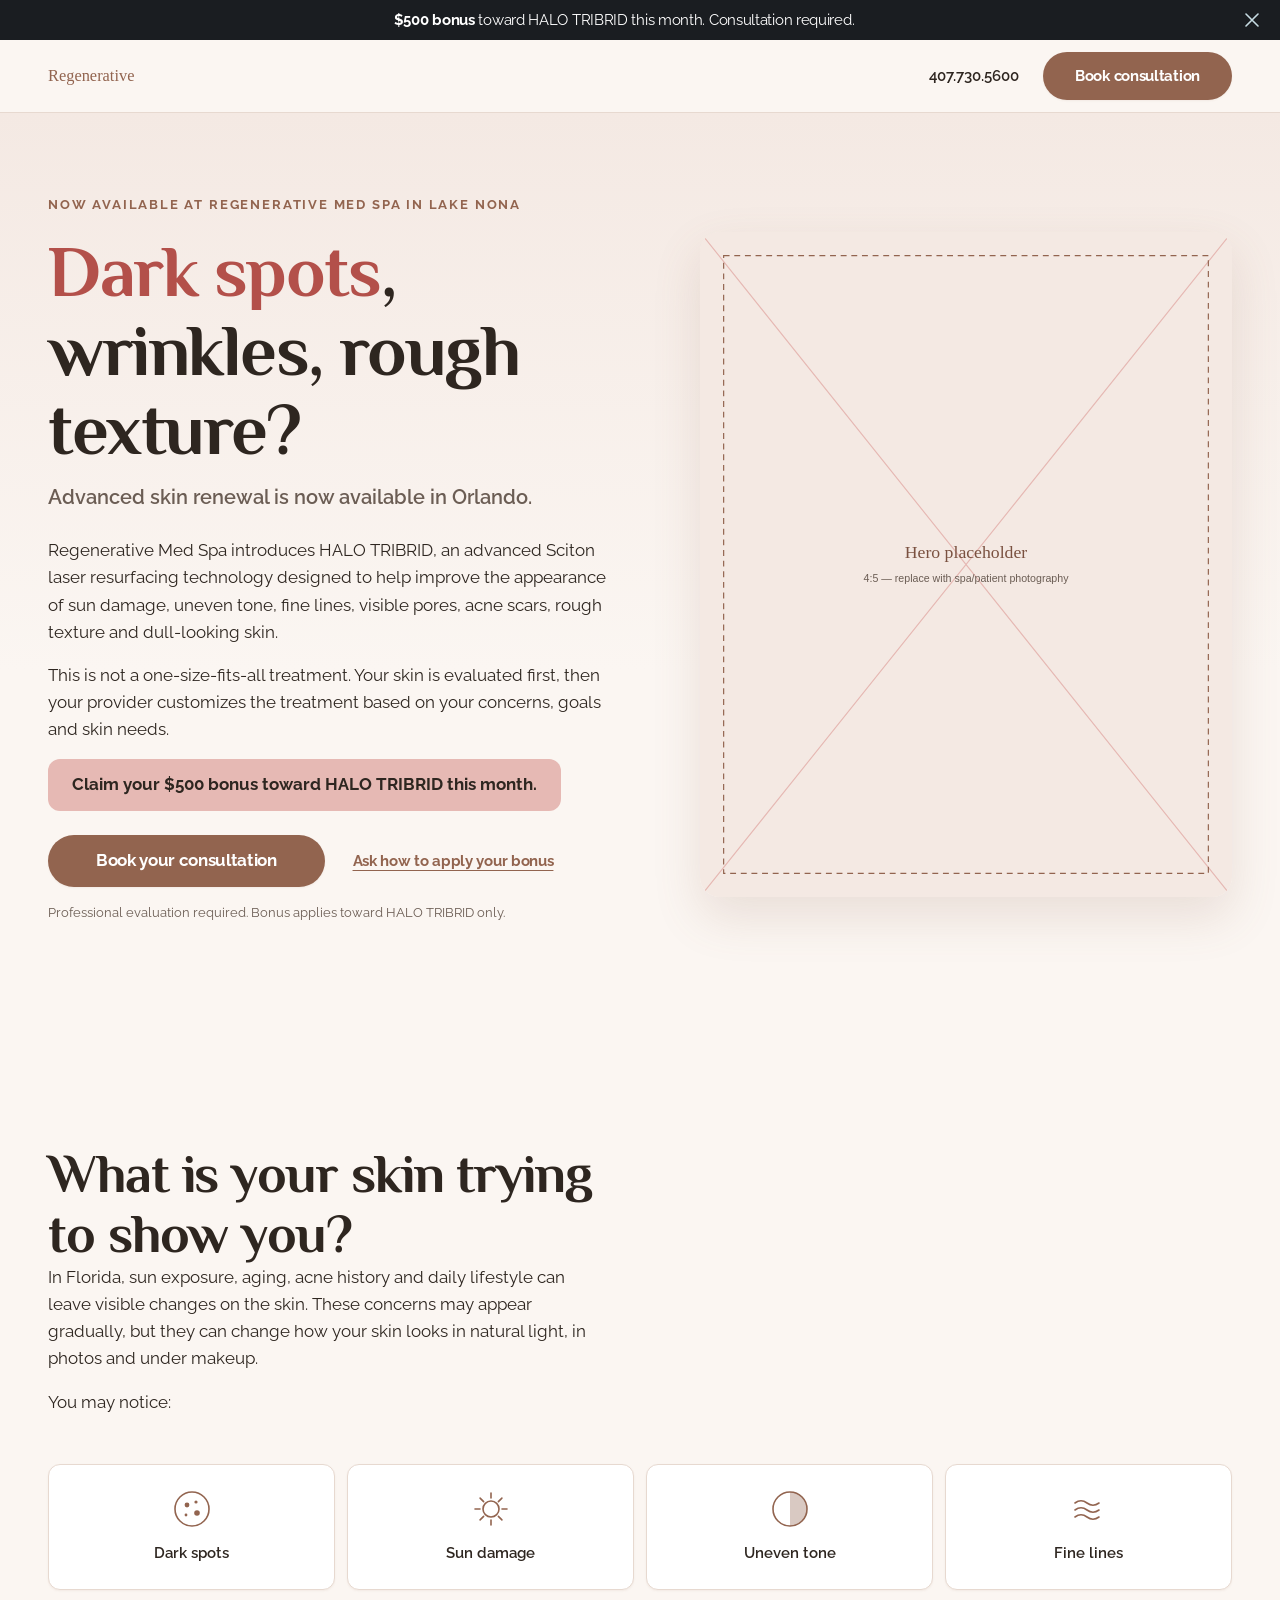
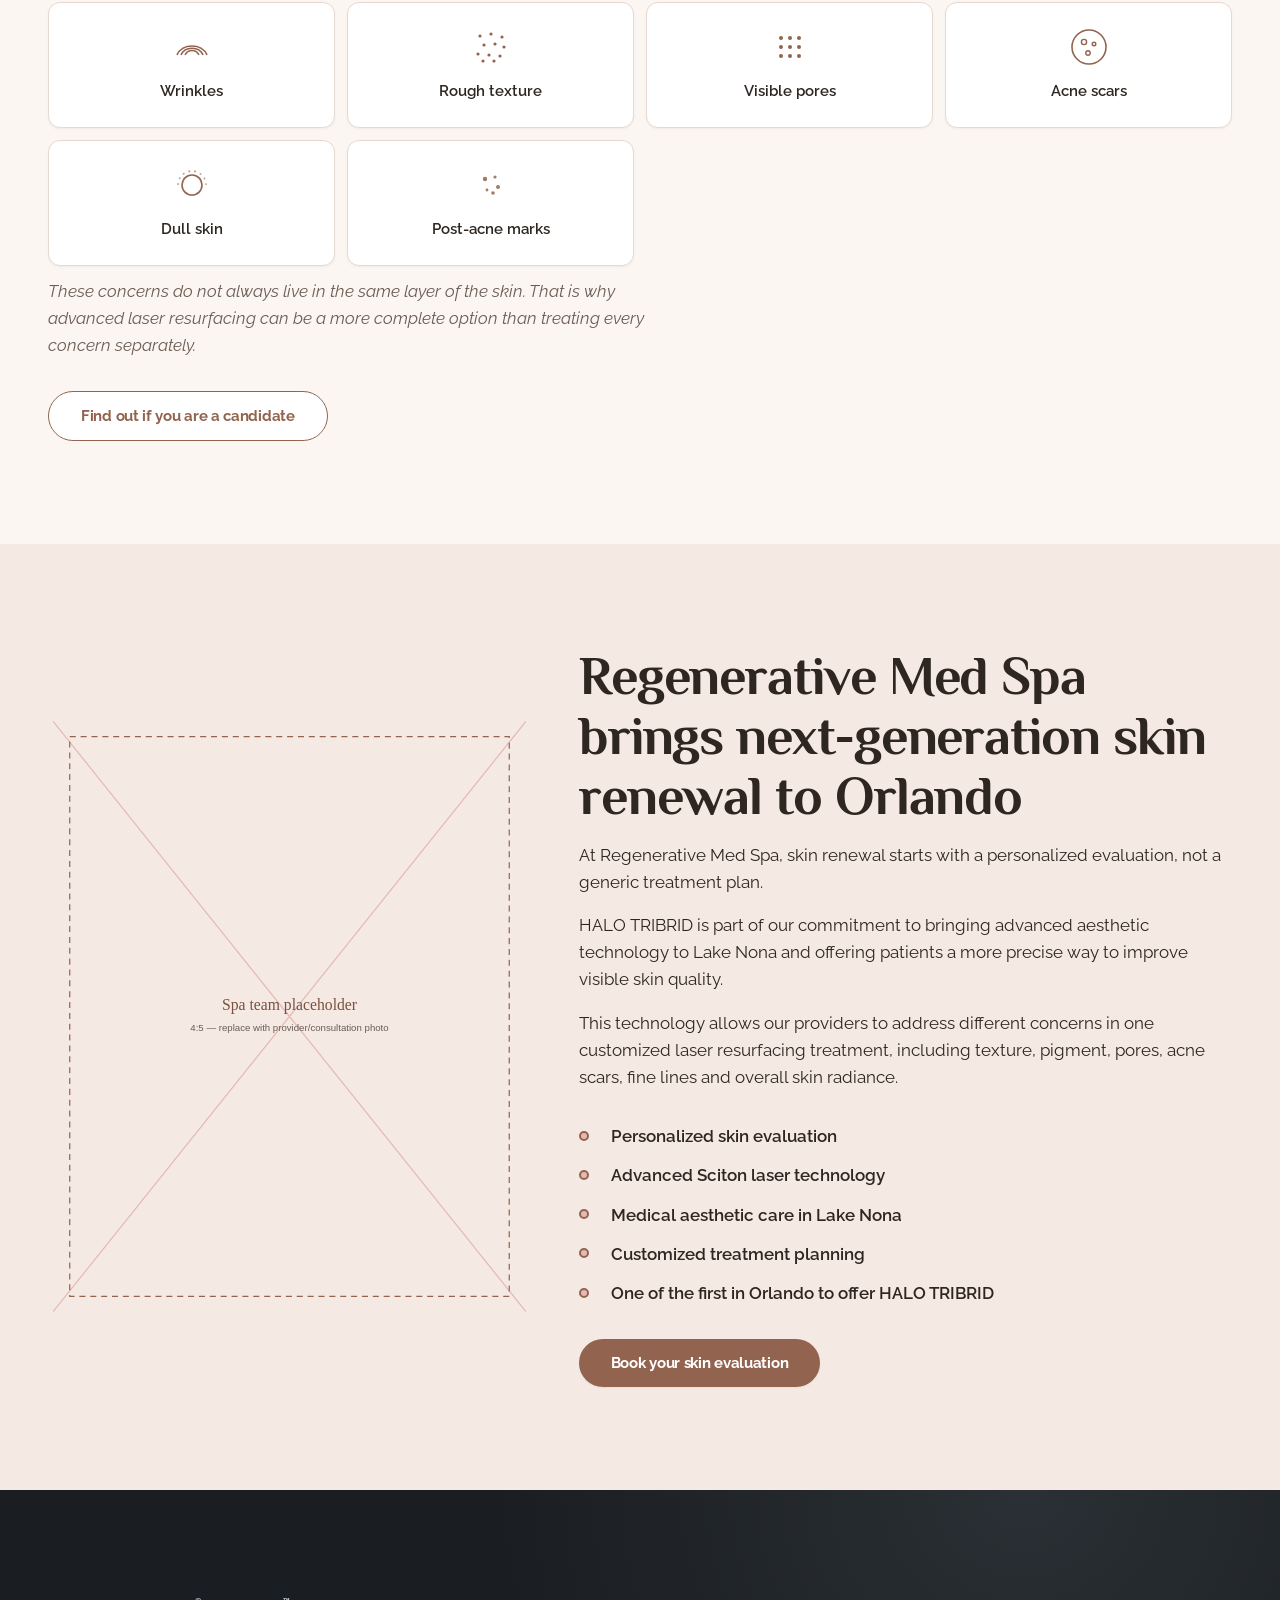
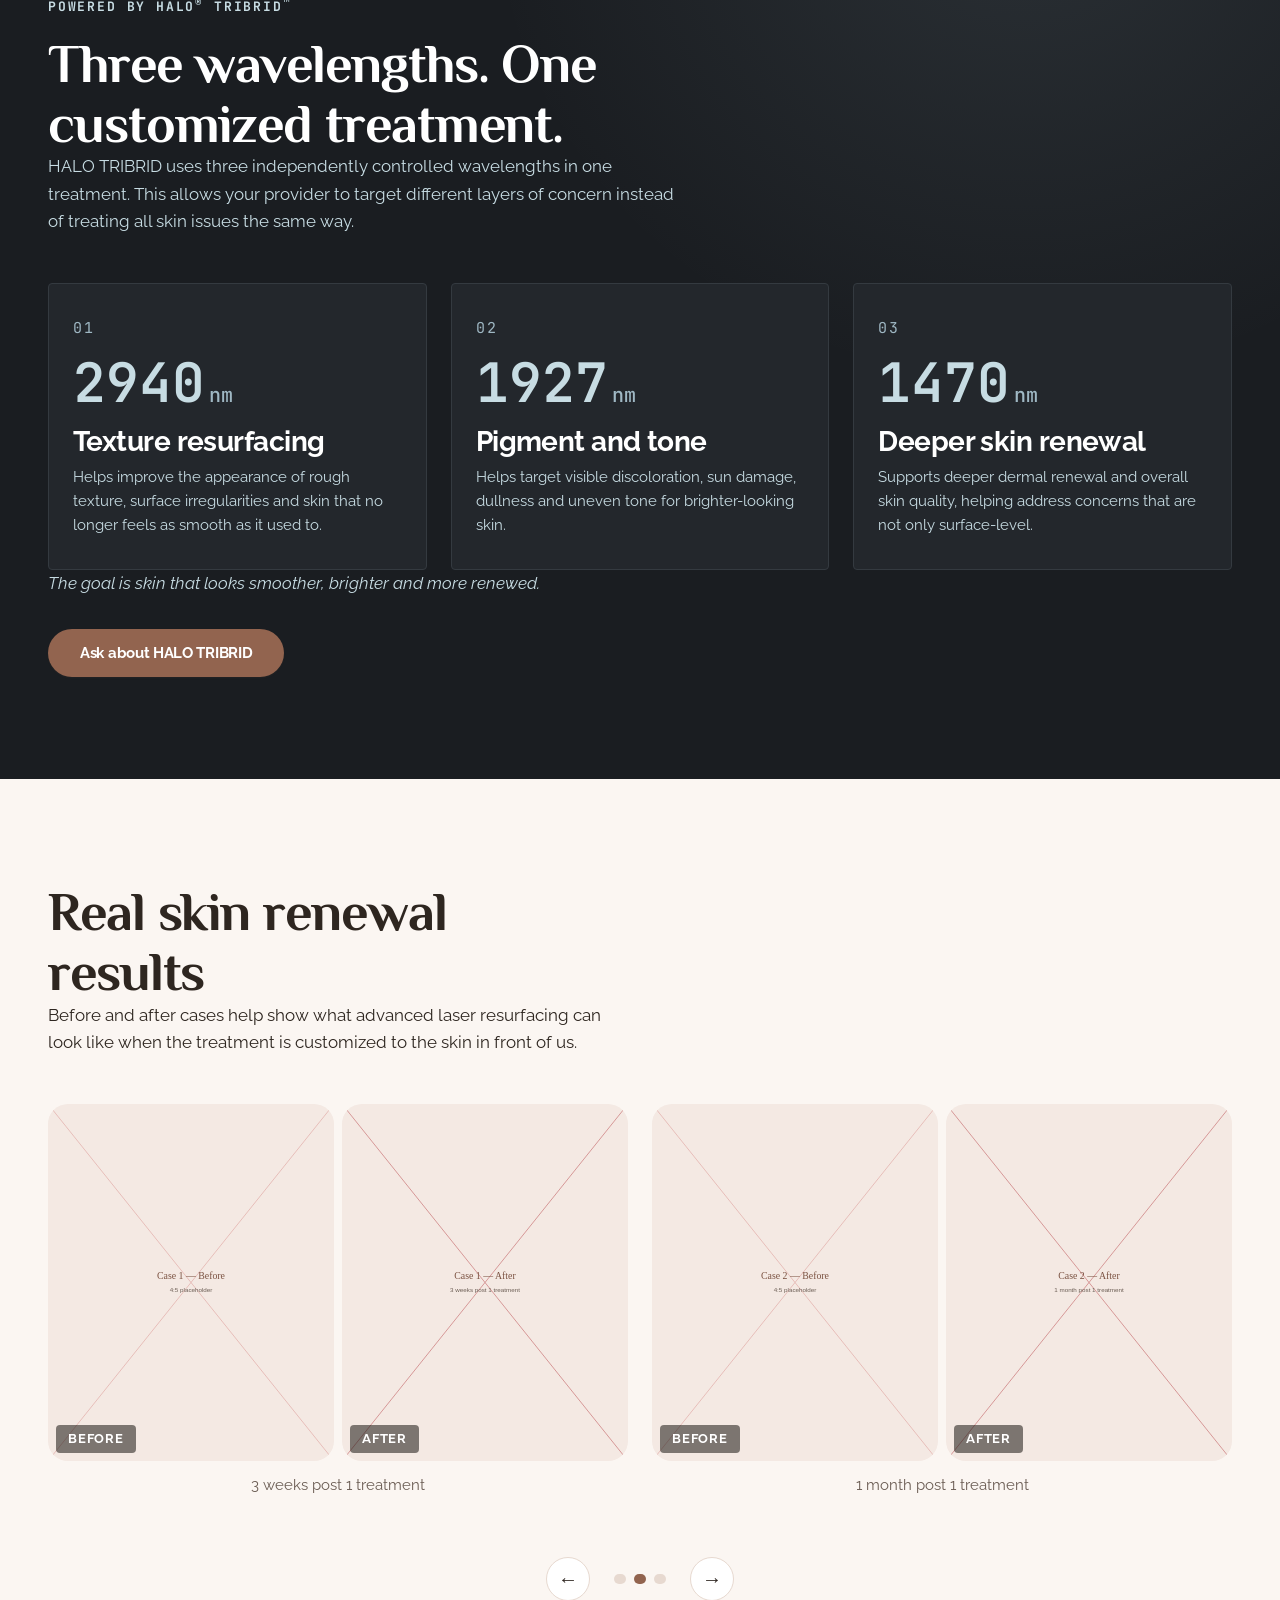
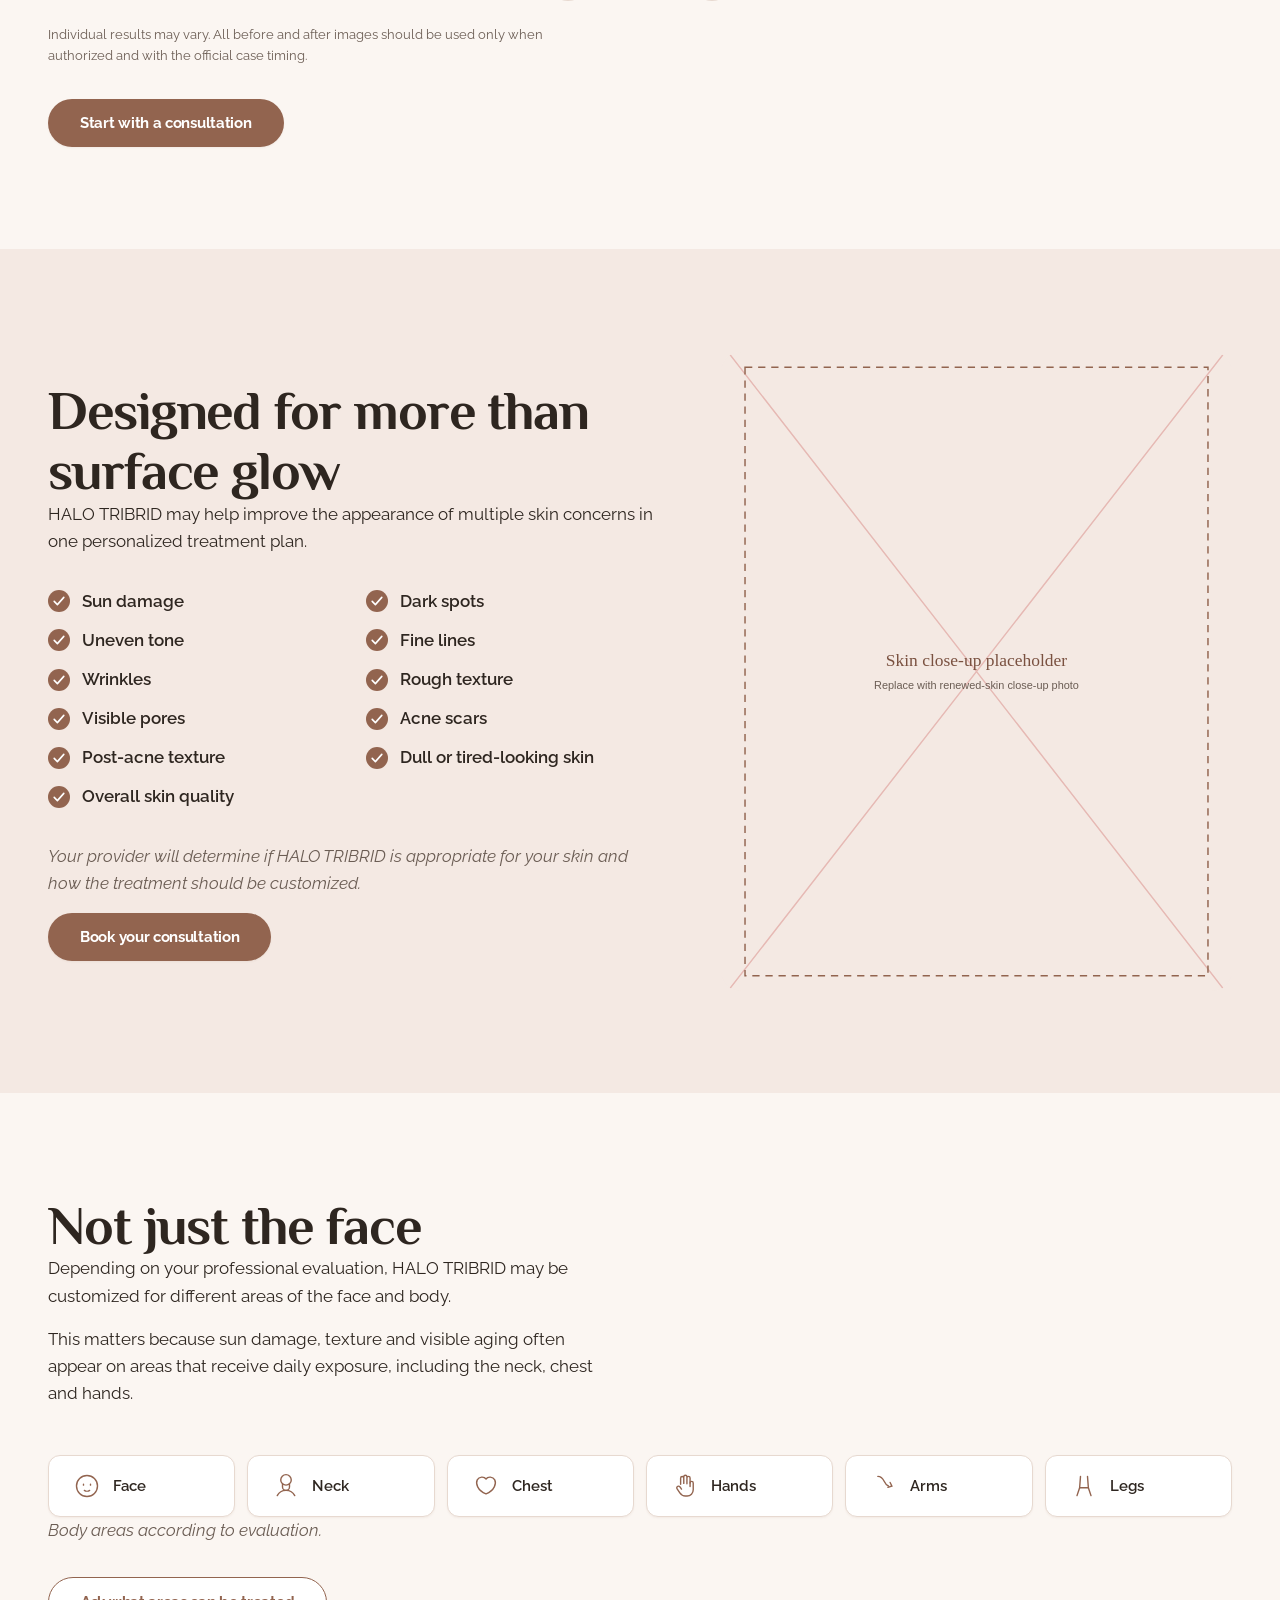
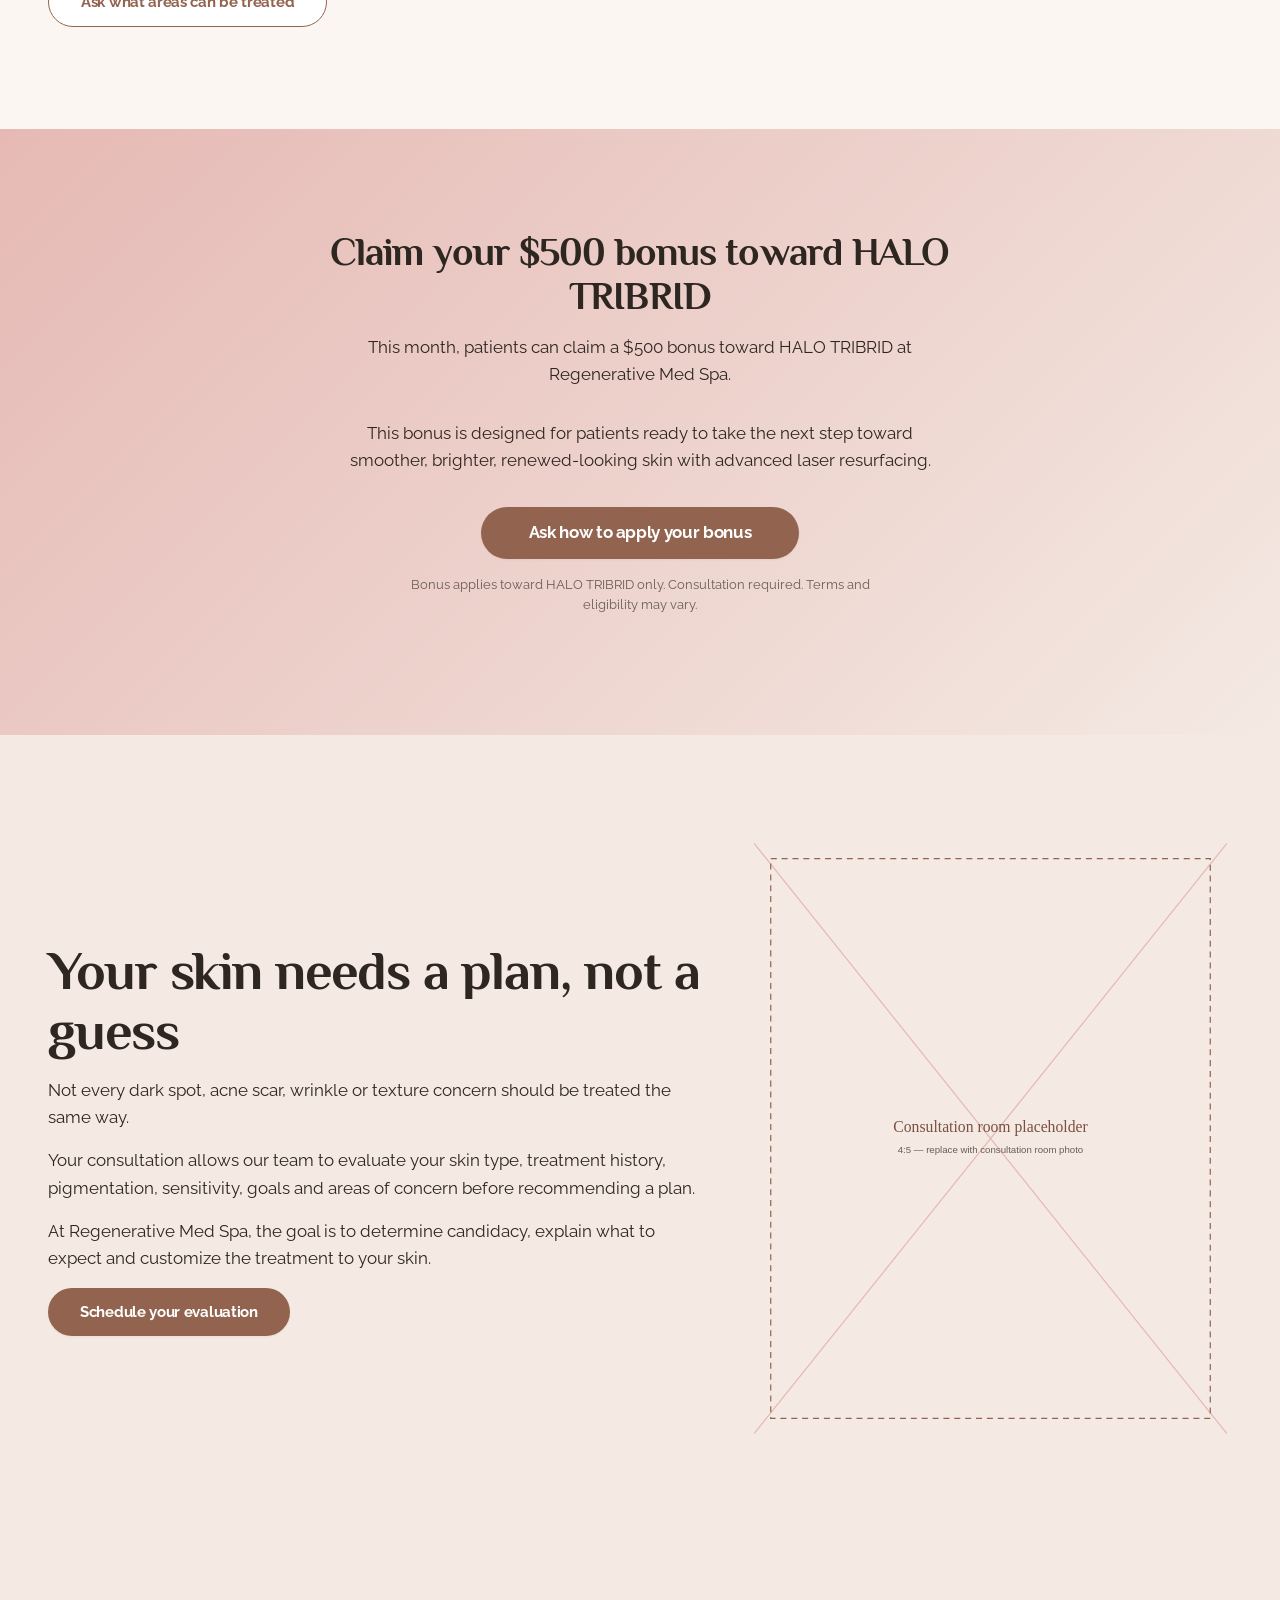
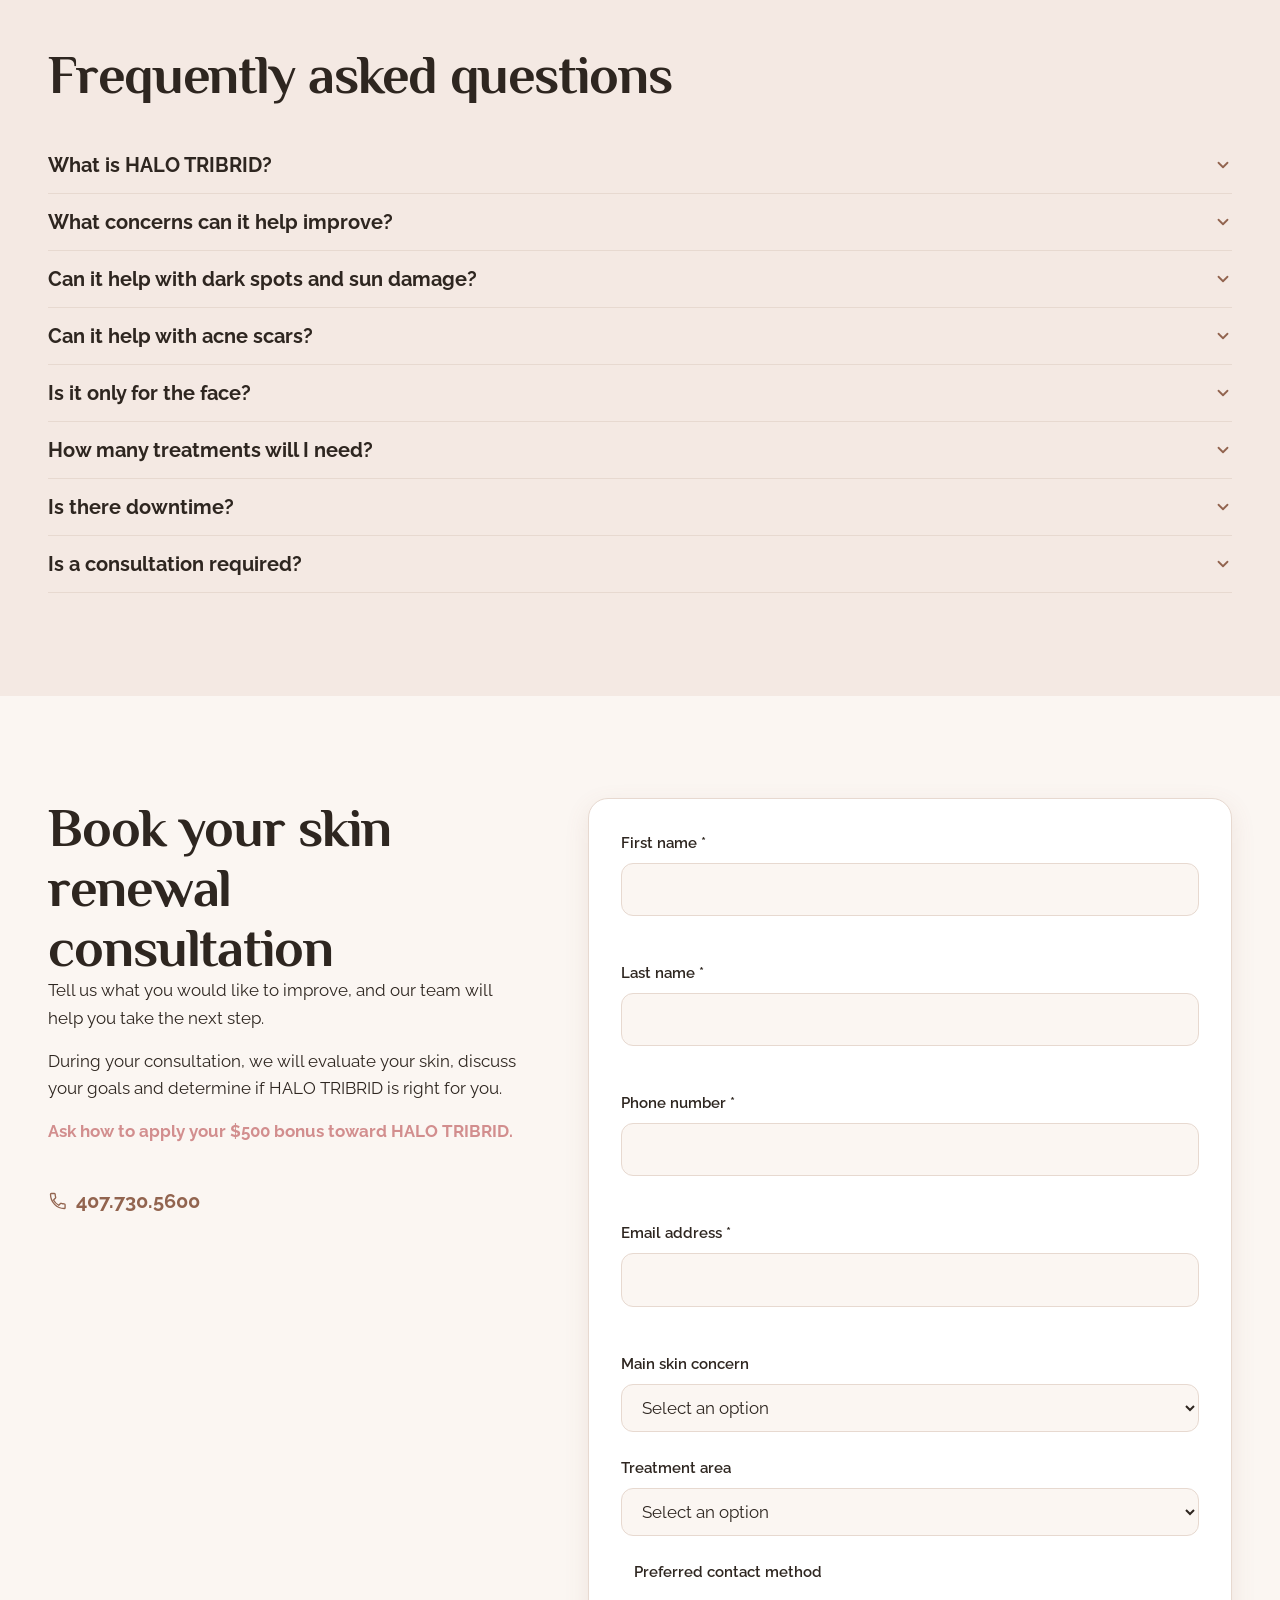
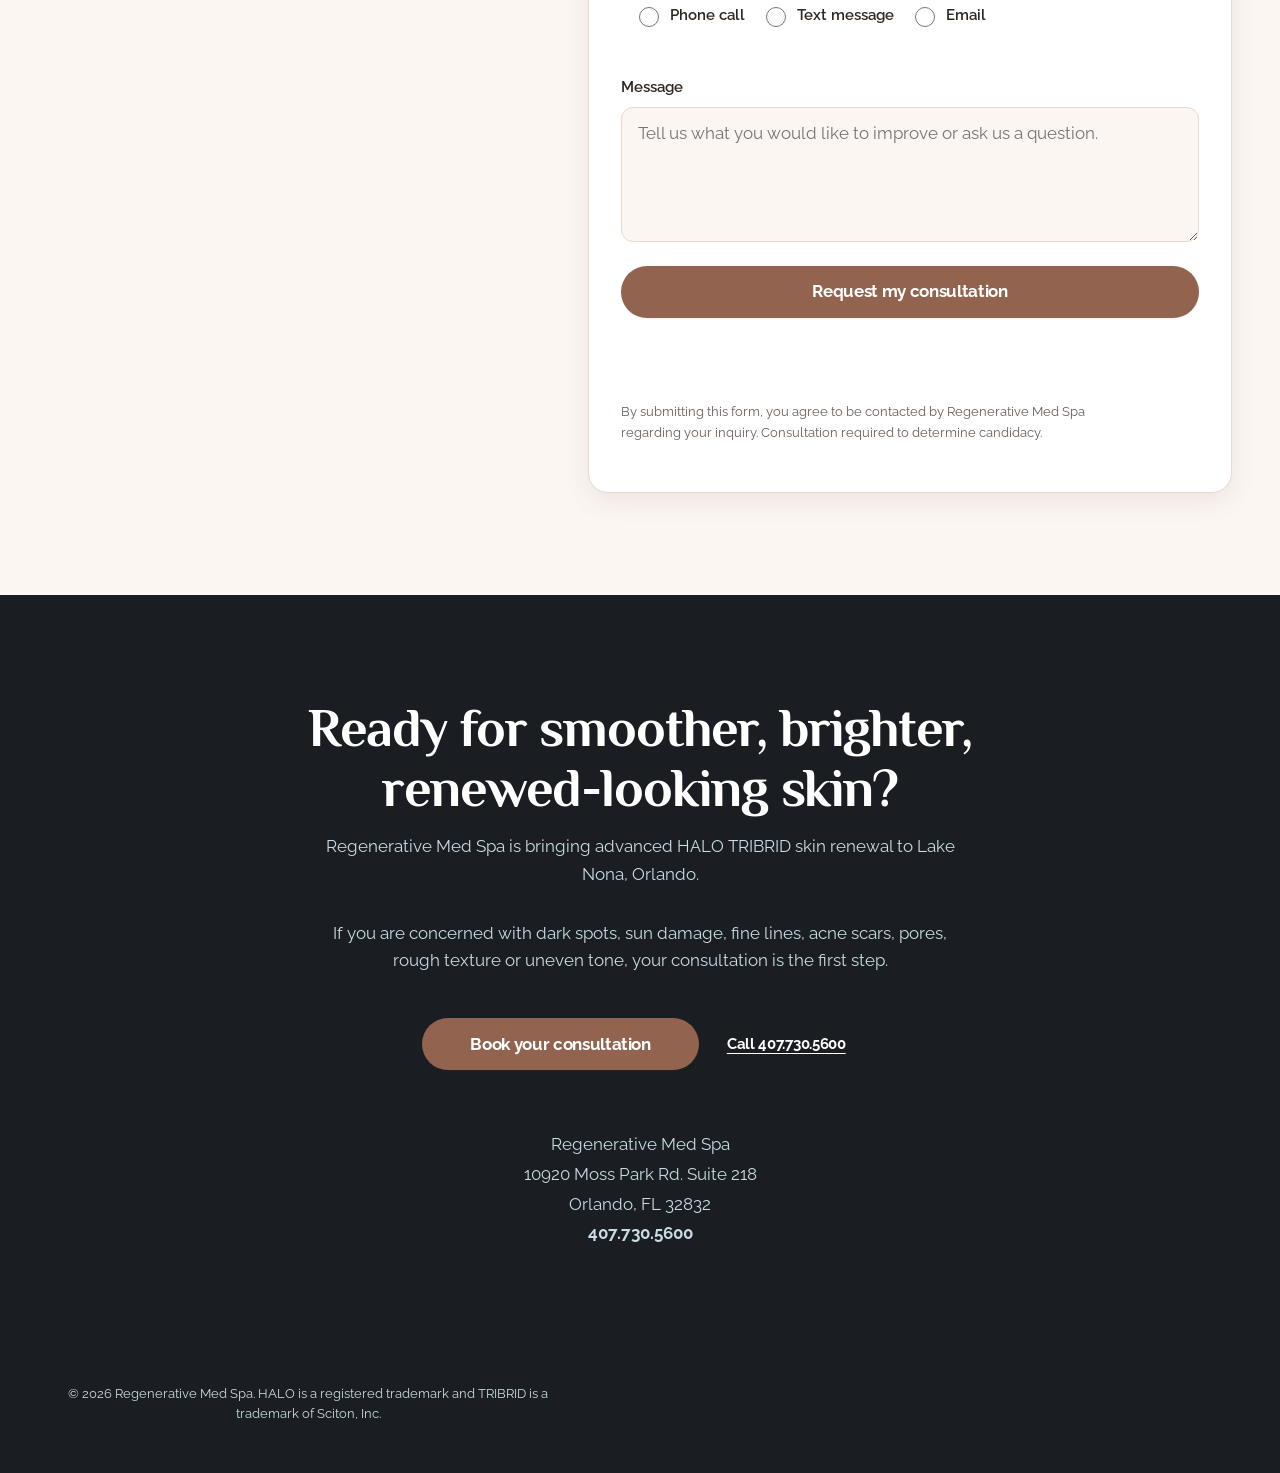
==== commit 122726a4: "test" ====
--- a/index.html
+++ b/index.html
@@ -49,7 +49,7 @@
     <div class="container hero__grid">
       <div class="hero__copy" data-reveal>
         <p class="eyebrow">Now available at Regenerative Med Spa in Lake Nona</p>
-        <h1 id="hero-heading">Dark spots, wrinkles, rough texture?</h1>
+        <h1 id="hero-heading"><span class="hero-heading__highlight">Dark spots</span>, wrinkles, rough texture?</h1>
         <p class="hero__subheadline">Advanced skin renewal is now available in Orlando.</p>
         <p>
           Regenerative Med Spa introduces HALO TRIBRID, an advanced Sciton laser resurfacing
--- a/css/sections.css
+++ b/css/sections.css
@@ -48,6 +48,10 @@
 
 .hero h1 {
   margin-bottom: var(--space-3);
+}
+
+.hero-heading__highlight {
+  color: var(--color-error);
 }
 
 .hero__subheadline {
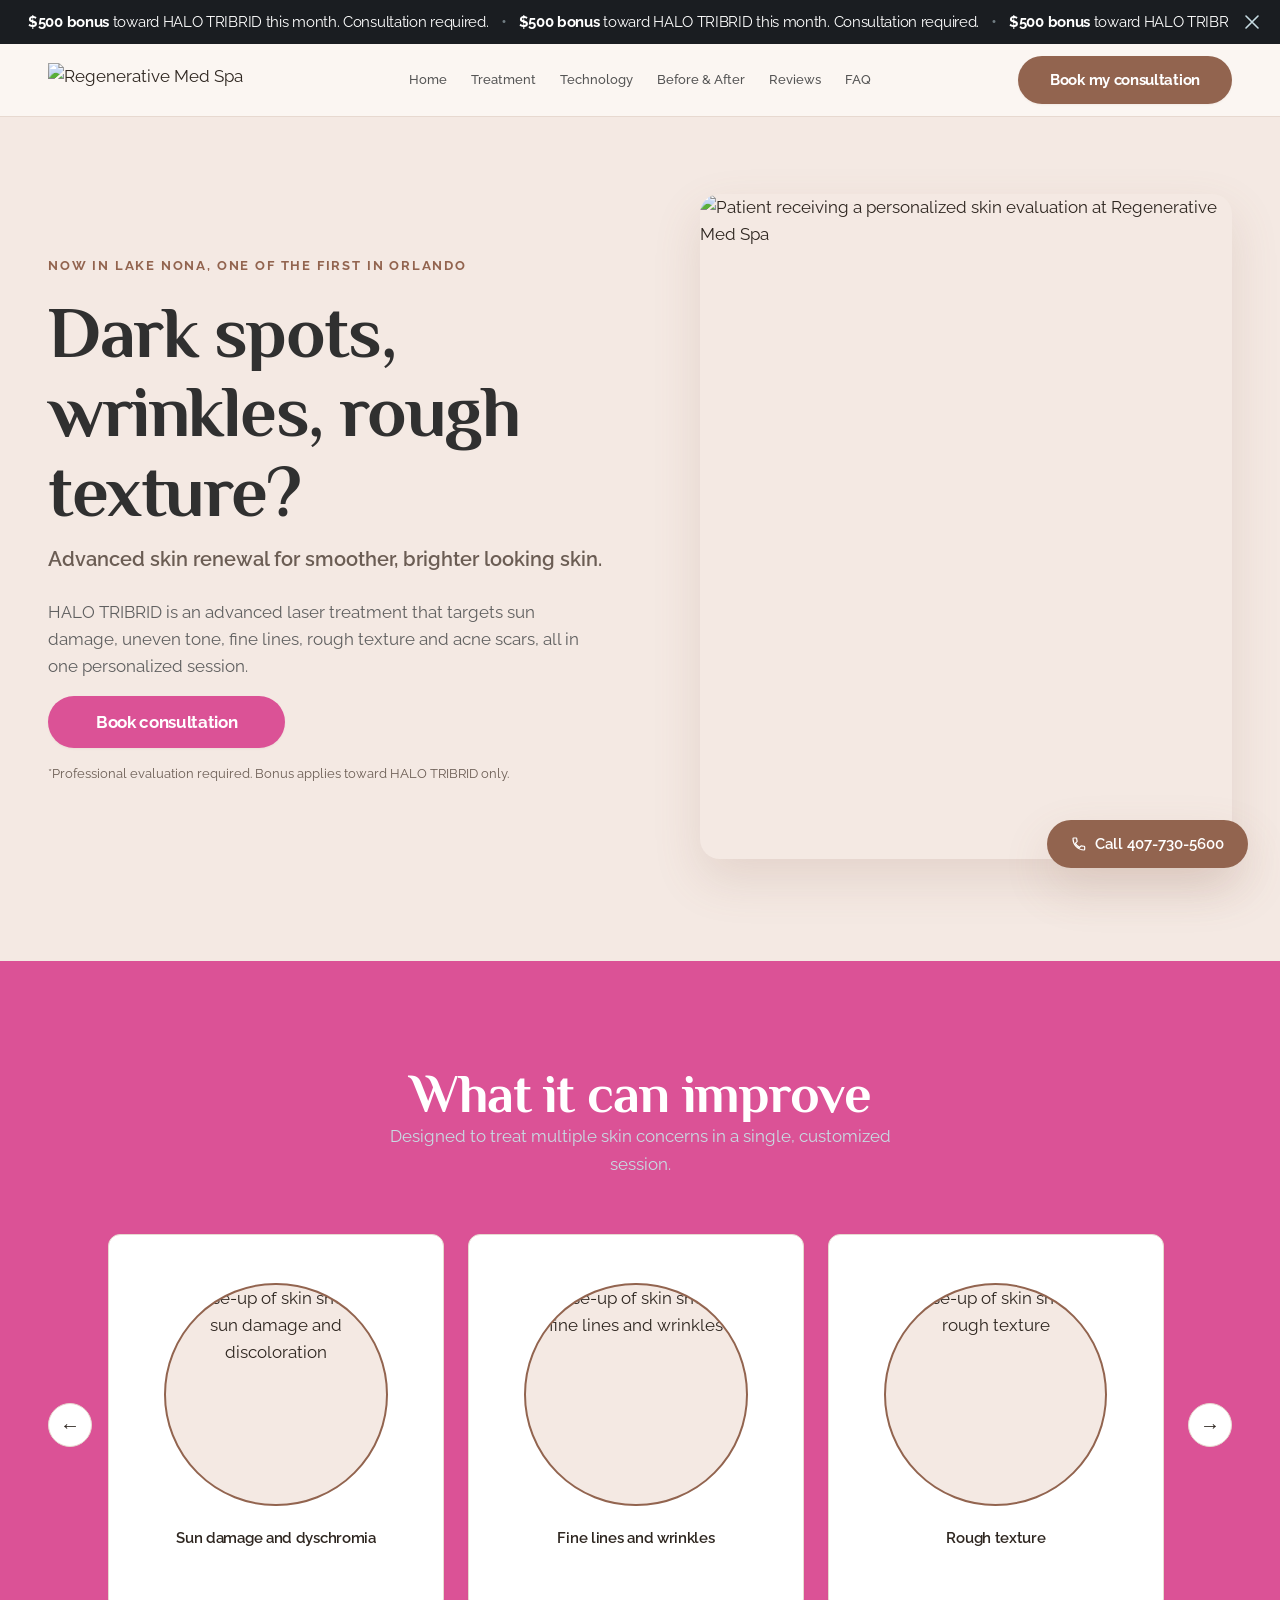
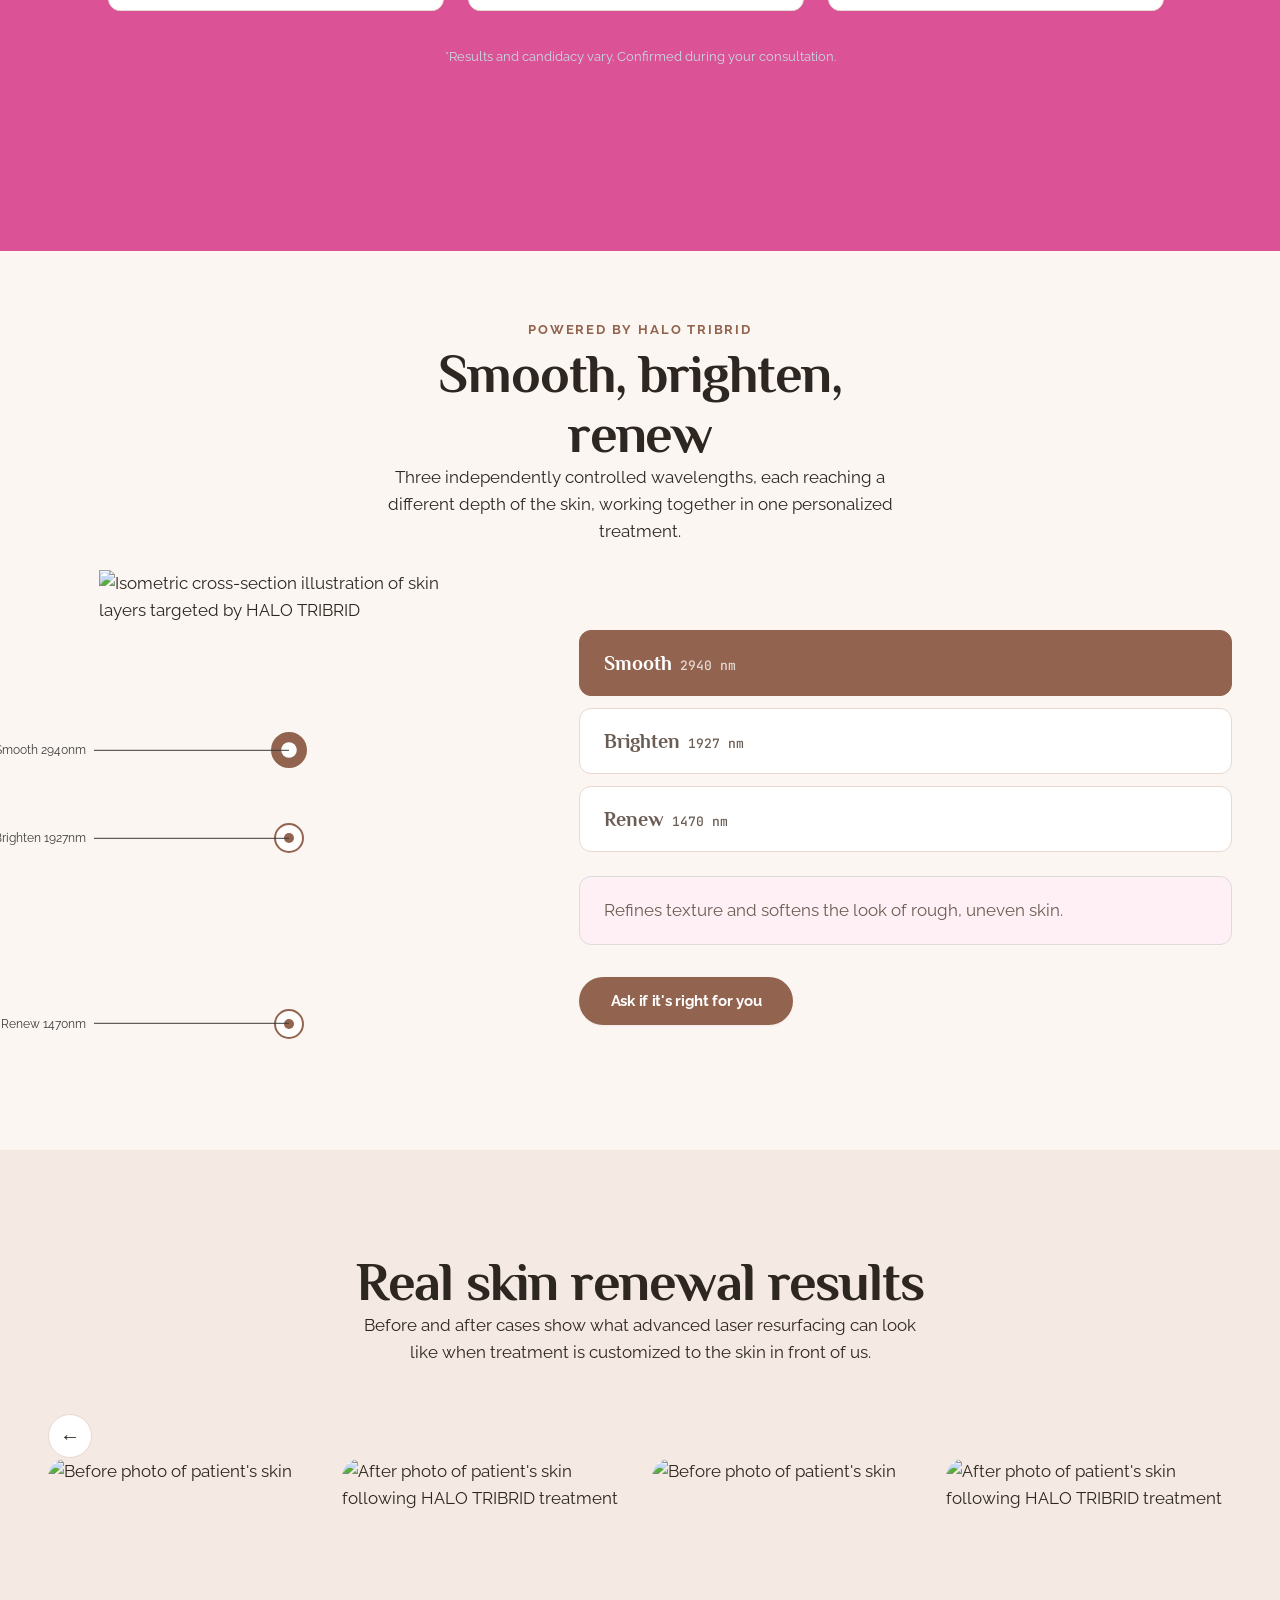
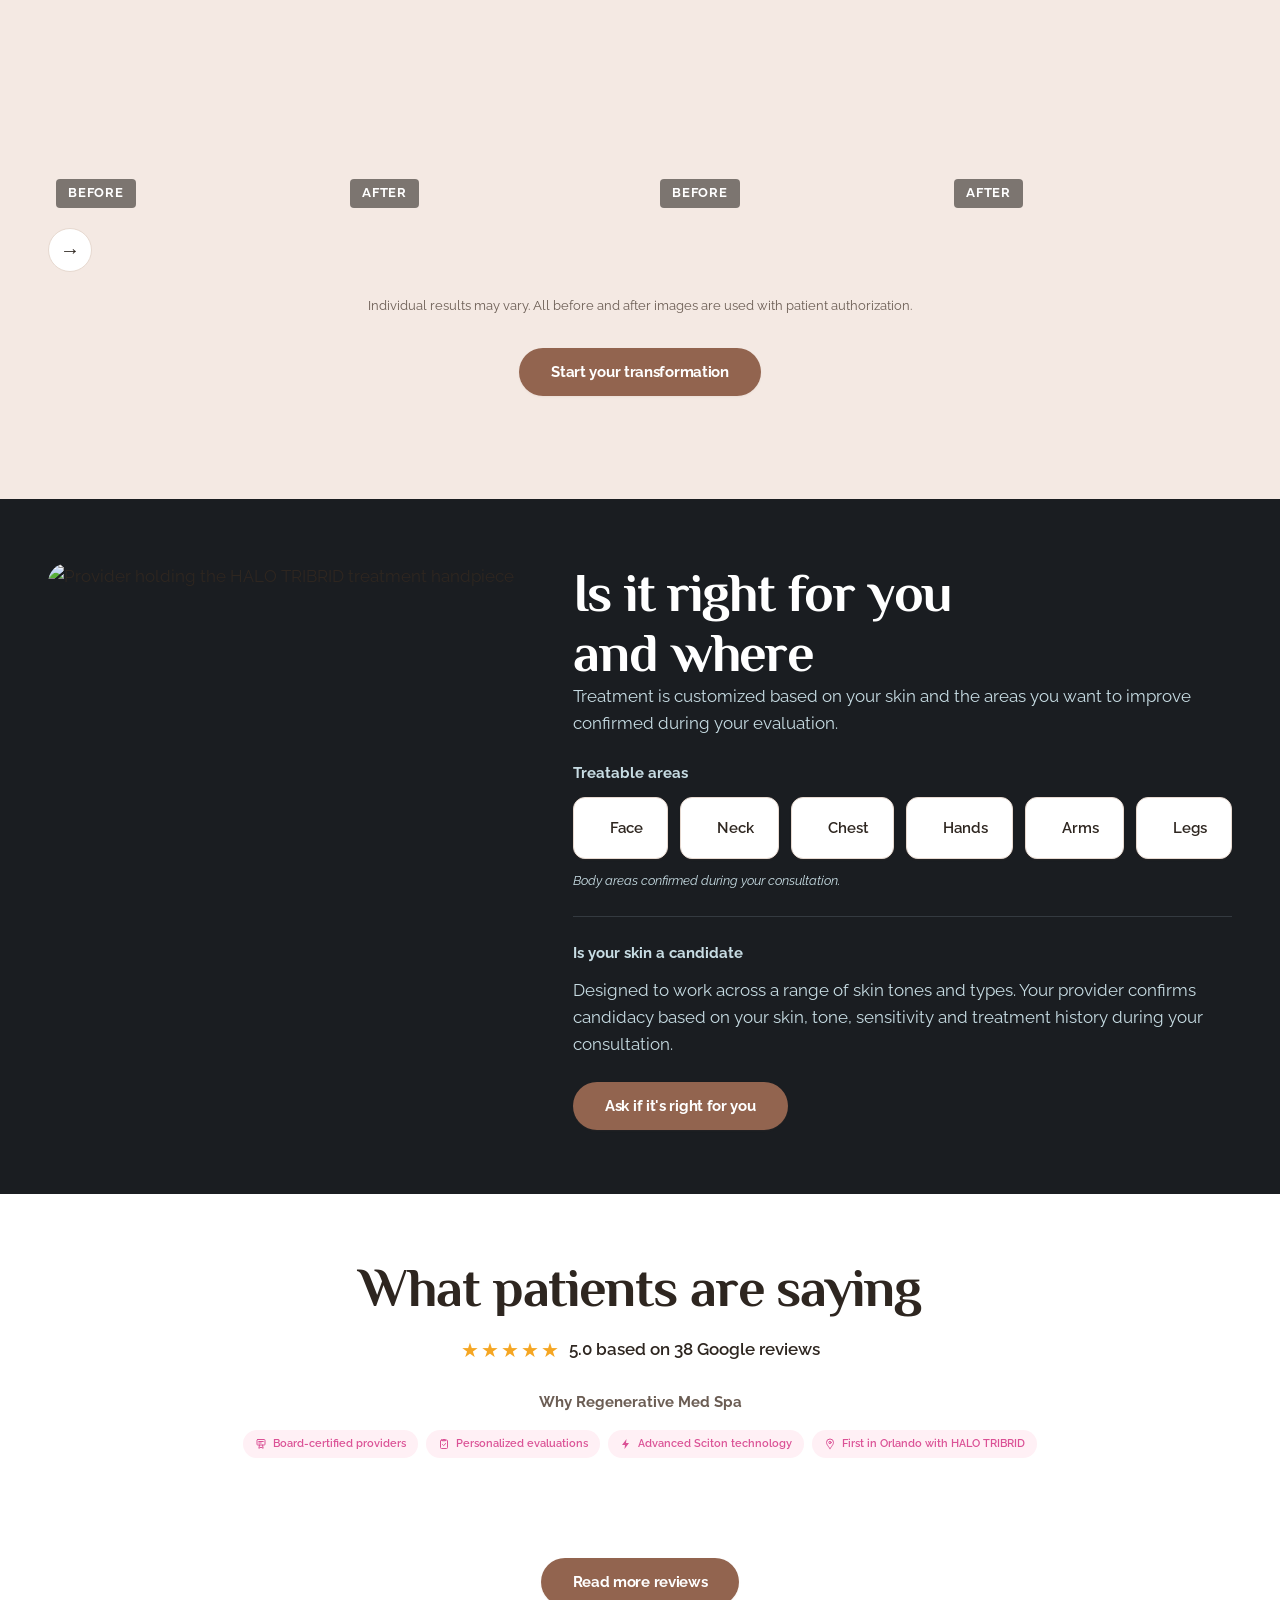
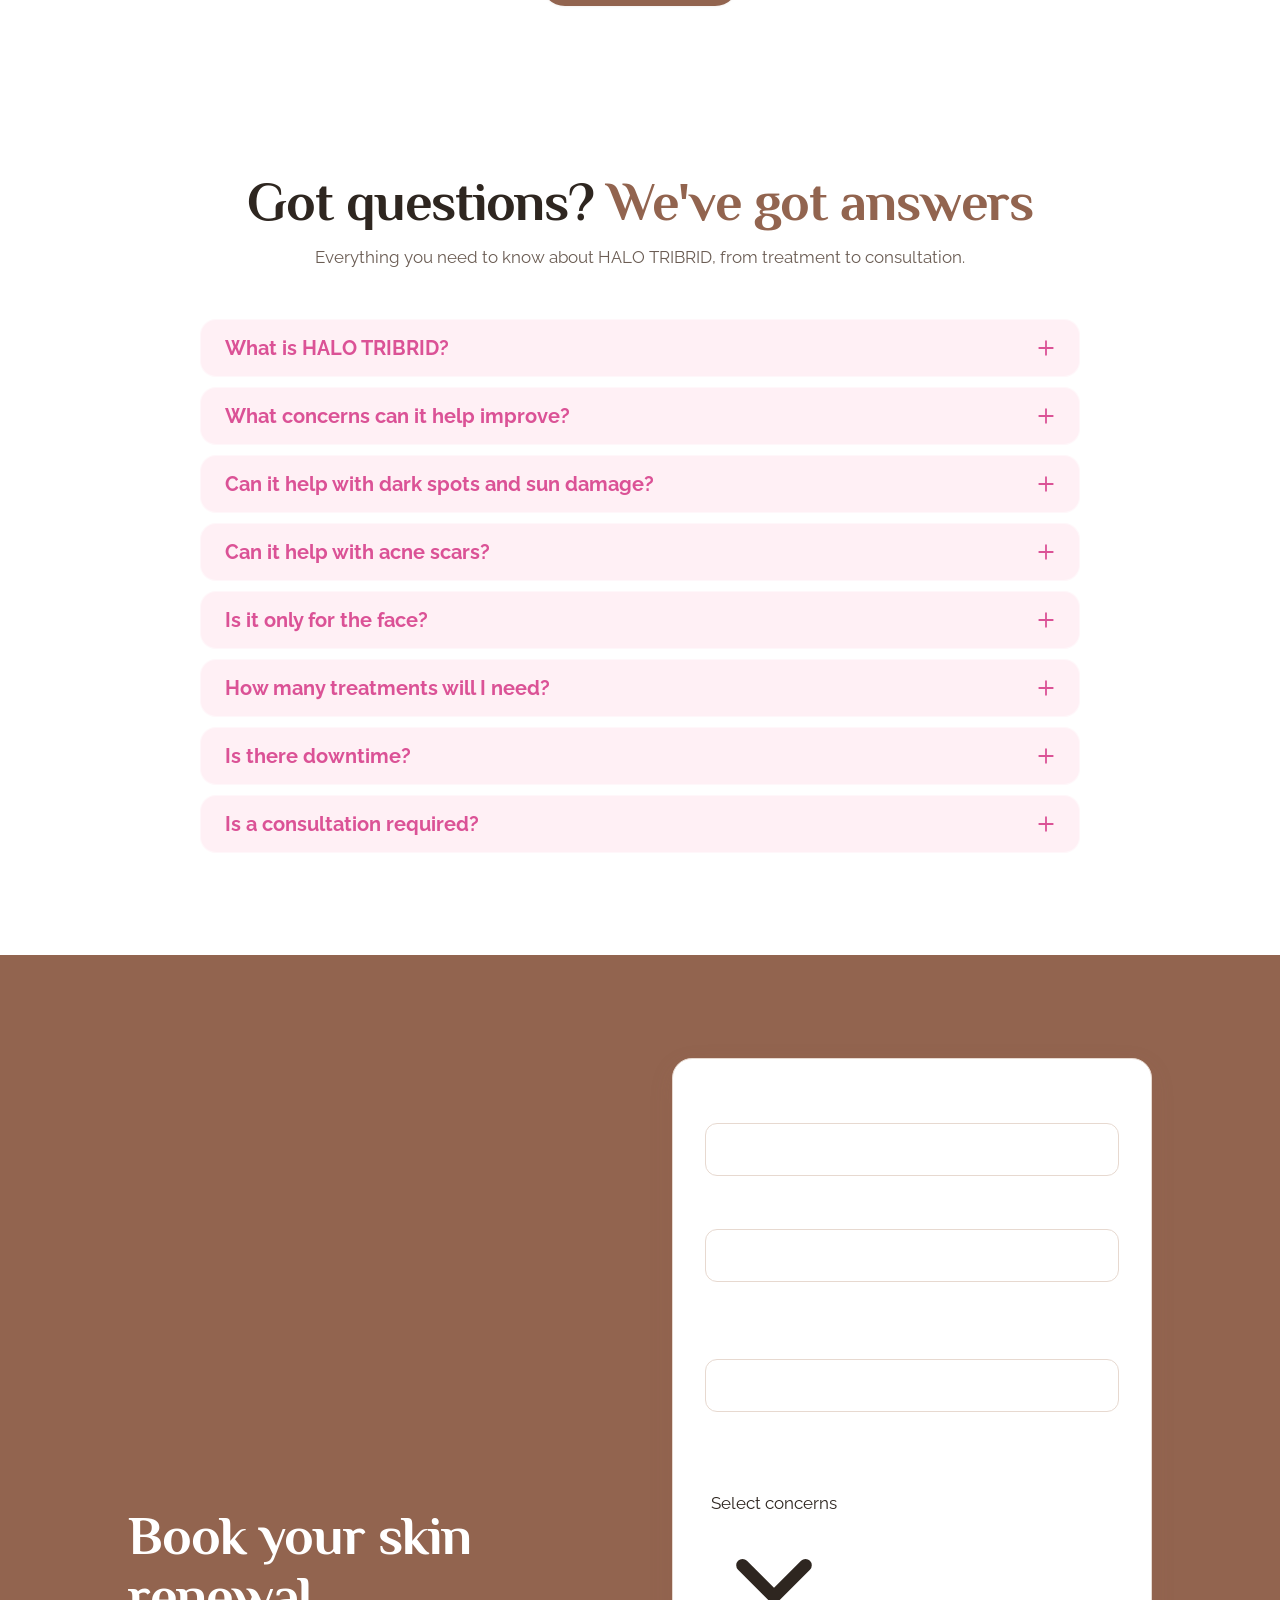
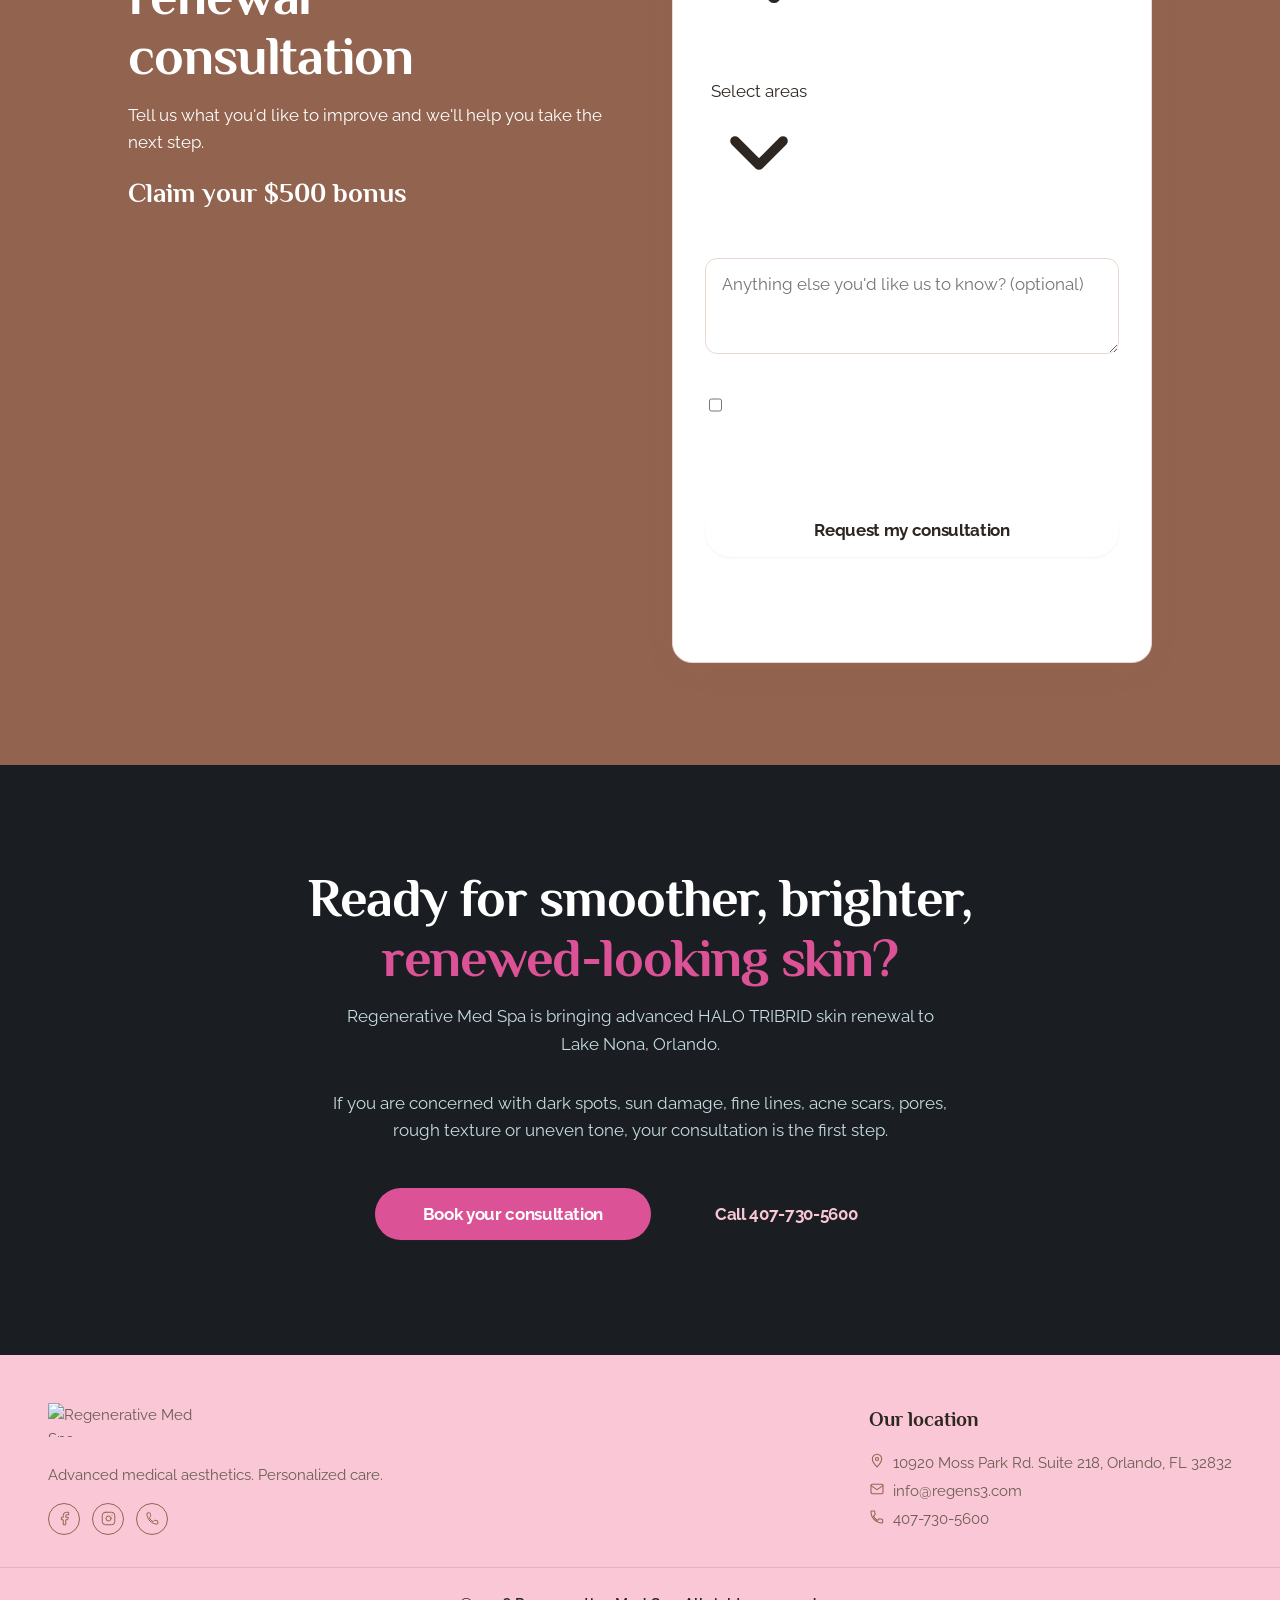
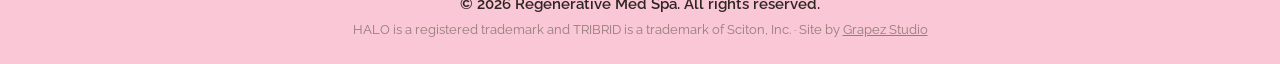
==== commit 56322e27: "Fix multiselect/error contrast, add desktop call CTA, redesign thank-you page - Fix invisible dropdo" ====
--- a/index.html
+++ b/index.html
@@ -1,10 +1,36 @@
 <!doctype html>
 <html lang="en">
 <head>
+<!-- Google Tag Manager -->
+<script>(function(w,d,s,l,i){w[l]=w[l]||[];w[l].push({'gtm.start':
+new Date().getTime(),event:'gtm.js'});var f=d.getElementsByTagName(s)[0],
+j=d.createElement(s),dl=l!='dataLayer'?'&l='+l:'';j.async=true;j.src=
+'https://www.googletagmanager.com/gtm.js?id='+i+dl;f.parentNode.insertBefore(j,f);
+})(window,document,'script','dataLayer','GTM-N28GHFCF');</script>
+<!-- End Google Tag Manager -->
 <meta charset="UTF-8" />
 <meta name="viewport" content="width=device-width, initial-scale=1" />
 <title>HALO TRIBRID Skin Renewal | Regenerative Med Spa, Lake Nona Orlando</title>
 <meta name="description" content="Regenerative Med Spa introduces HALO TRIBRID, an advanced Sciton laser resurfacing technology. Book your consultation in Lake Nona, Orlando and ask about your $500 bonus." />
+
+<!-- TODO: replace placeholder-domain.com with the live production domain once it's assigned, then update canonical/og:url/twitter + robots.txt + sitemap.xml to match -->
+<link rel="canonical" href="https://www.placeholder-domain.com/" />
+
+<link rel="icon" type="image/png" href="Img/a-02.png" />
+<link rel="apple-touch-icon" href="Img/a-02.png" />
+
+<meta property="og:type" content="business.business" />
+<meta property="og:site_name" content="Regenerative Med Spa" />
+<meta property="og:title" content="HALO TRIBRID Skin Renewal | Regenerative Med Spa, Lake Nona Orlando" />
+<meta property="og:description" content="Regenerative Med Spa introduces HALO TRIBRID, an advanced Sciton laser resurfacing technology. Book your consultation in Lake Nona, Orlando and ask about your $500 bonus." />
+<meta property="og:image" content="https://www.placeholder-domain.com/Img/1_Hero.jpg" />
+<meta property="og:url" content="https://www.placeholder-domain.com/" />
+<meta property="og:locale" content="en_US" />
+
+<meta name="twitter:card" content="summary_large_image" />
+<meta name="twitter:title" content="HALO TRIBRID Skin Renewal | Regenerative Med Spa, Lake Nona Orlando" />
+<meta name="twitter:description" content="Regenerative Med Spa introduces HALO TRIBRID, an advanced Sciton laser resurfacing technology. Book your consultation in Lake Nona, Orlando and ask about your $500 bonus." />
+<meta name="twitter:image" content="https://www.placeholder-domain.com/Img/1_Hero.jpg" />
 
 <link rel="preconnect" href="https://fonts.googleapis.com" />
 <link rel="preconnect" href="https://fonts.gstatic.com" crossorigin />
@@ -15,15 +41,159 @@
 <link rel="stylesheet" href="css/layout.css" />
 <link rel="stylesheet" href="css/components.css" />
 <link rel="stylesheet" href="css/sections.css" />
+
+<script type="application/ld+json">
+{
+  "@context": "https://schema.org",
+  "@type": "MedicalBusiness",
+  "name": "Regenerative Med Spa",
+  "image": "https://www.placeholder-domain.com/Img/1_Hero.jpg",
+  "url": "https://www.placeholder-domain.com/",
+  "telephone": "+1-407-730-5600",
+  "email": "info@regens3.com",
+  "priceRange": "$$",
+  "address": {
+    "@type": "PostalAddress",
+    "streetAddress": "10920 Moss Park Rd. Suite 218",
+    "addressLocality": "Orlando",
+    "addressRegion": "FL",
+    "postalCode": "32832",
+    "addressCountry": "US"
+  },
+  "areaServed": {
+    "@type": "City",
+    "name": "Lake Nona, Orlando"
+  },
+  "sameAs": [
+    "https://www.facebook.com/regens3medspa/",
+    "https://www.instagram.com/regenerativemedspa/"
+  ]
+}
+</script>
+
+<script type="application/ld+json">
+{
+  "@context": "https://schema.org",
+  "@type": "FAQPage",
+  "mainEntity": [
+    {
+      "@type": "Question",
+      "name": "What is HALO TRIBRID?",
+      "acceptedAnswer": {
+        "@type": "Answer",
+        "text": "HALO TRIBRID is an advanced Sciton laser resurfacing technology that uses three wavelengths in one customized treatment to help improve the appearance of texture, pigment and overall skin quality."
+      }
+    },
+    {
+      "@type": "Question",
+      "name": "What concerns can it help improve?",
+      "acceptedAnswer": {
+        "@type": "Answer",
+        "text": "HALO TRIBRID may help improve the appearance of dark spots, sun damage, uneven tone, rough texture, visible pores, fine lines, wrinkles, acne scars, post-acne texture, dullness and overall skin quality."
+      }
+    },
+    {
+      "@type": "Question",
+      "name": "Can it help with dark spots and sun damage?",
+      "acceptedAnswer": {
+        "@type": "Answer",
+        "text": "Yes, HALO TRIBRID can be customized to help target visible pigment, sun spots and uneven tone. A consultation is required to determine the best approach for your skin."
+      }
+    },
+    {
+      "@type": "Question",
+      "name": "Can it help with acne scars?",
+      "acceptedAnswer": {
+        "@type": "Answer",
+        "text": "HALO TRIBRID may help improve the appearance of acne scars, post-acne texture and uneven skin surface. The right approach depends on the type of scarring, your skin type and your evaluation."
+      }
+    },
+    {
+      "@type": "Question",
+      "name": "Is it only for the face?",
+      "acceptedAnswer": {
+        "@type": "Answer",
+        "text": "No. Depending on your evaluation, HALO TRIBRID may be used on areas such as the face, neck, chest, hands, arms, legs or other body areas."
+      }
+    },
+    {
+      "@type": "Question",
+      "name": "How many treatments will I need?",
+      "acceptedAnswer": {
+        "@type": "Answer",
+        "text": "The number of treatments depends on your skin concerns, goals and provider recommendation. Some patients may see visible improvement after one treatment, while others may benefit from a series."
+      }
+    },
+    {
+      "@type": "Question",
+      "name": "Is there downtime?",
+      "acceptedAnswer": {
+        "@type": "Answer",
+        "text": "Downtime can vary depending on your customized settings, treatment area and skin response. Your provider will explain what to expect before and after your treatment."
+      }
+    },
+    {
+      "@type": "Question",
+      "name": "Is a consultation required?",
+      "acceptedAnswer": {
+        "@type": "Answer",
+        "text": "Yes. A professional consultation is required to determine if HALO TRIBRID is right for your skin and to create a treatment plan based on your goals."
+      }
+    }
+  ]
+}
+</script>
 </head>
 <body>
+<!-- Google Tag Manager (noscript) -->
+<noscript><iframe src="https://www.googletagmanager.com/ns.html?id=GTM-N28GHFCF"
+height="0" width="0" style="display:none;visibility:hidden"></iframe></noscript>
+<!-- End Google Tag Manager (noscript) -->
 <a class="skip-link" href="#main">Skip to main content</a>
 
 <!-- ANNOUNCEMENT BAR -->
 <div class="announcement-bar" id="announcement-bar" role="region" aria-label="Promotion">
-  <p class="announcement-bar__text">
-    <strong>$500 bonus</strong> toward HALO TRIBRID this month. Consultation required.
-  </p>
+  <p class="sr-only">$500 bonus toward HALO TRIBRID this month. Consultation required.</p>
+  <div class="announcement-bar__viewport">
+    <div class="announcement-bar__track" aria-hidden="true">
+      <div class="announcement-bar__group">
+        <span class="announcement-bar__item"><strong>$500 bonus</strong> toward HALO TRIBRID this month. Consultation required.</span>
+        <span class="announcement-bar__sep">•</span>
+        <span class="announcement-bar__item"><strong>$500 bonus</strong> toward HALO TRIBRID this month. Consultation required.</span>
+        <span class="announcement-bar__sep">•</span>
+        <span class="announcement-bar__item"><strong>$500 bonus</strong> toward HALO TRIBRID this month. Consultation required.</span>
+        <span class="announcement-bar__sep">•</span>
+        <span class="announcement-bar__item"><strong>$500 bonus</strong> toward HALO TRIBRID this month. Consultation required.</span>
+        <span class="announcement-bar__sep">•</span>
+        <span class="announcement-bar__item"><strong>$500 bonus</strong> toward HALO TRIBRID this month. Consultation required.</span>
+        <span class="announcement-bar__sep">•</span>
+        <span class="announcement-bar__item"><strong>$500 bonus</strong> toward HALO TRIBRID this month. Consultation required.</span>
+        <span class="announcement-bar__sep">•</span>
+        <span class="announcement-bar__item"><strong>$500 bonus</strong> toward HALO TRIBRID this month. Consultation required.</span>
+        <span class="announcement-bar__sep">•</span>
+        <span class="announcement-bar__item"><strong>$500 bonus</strong> toward HALO TRIBRID this month. Consultation required.</span>
+        <span class="announcement-bar__sep">•</span>
+      </div>
+      <div class="announcement-bar__group">
+        <span class="announcement-bar__item"><strong>$500 bonus</strong> toward HALO TRIBRID this month. Consultation required.</span>
+        <span class="announcement-bar__sep">•</span>
+        <span class="announcement-bar__item"><strong>$500 bonus</strong> toward HALO TRIBRID this month. Consultation required.</span>
+        <span class="announcement-bar__sep">•</span>
+        <span class="announcement-bar__item"><strong>$500 bonus</strong> toward HALO TRIBRID this month. Consultation required.</span>
+        <span class="announcement-bar__sep">•</span>
+        <span class="announcement-bar__item"><strong>$500 bonus</strong> toward HALO TRIBRID this month. Consultation required.</span>
+        <span class="announcement-bar__sep">•</span>
+        <span class="announcement-bar__item"><strong>$500 bonus</strong> toward HALO TRIBRID this month. Consultation required.</span>
+        <span class="announcement-bar__sep">•</span>
+        <span class="announcement-bar__item"><strong>$500 bonus</strong> toward HALO TRIBRID this month. Consultation required.</span>
+        <span class="announcement-bar__sep">•</span>
+        <span class="announcement-bar__item"><strong>$500 bonus</strong> toward HALO TRIBRID this month. Consultation required.</span>
+        <span class="announcement-bar__sep">•</span>
+        <span class="announcement-bar__item"><strong>$500 bonus</strong> toward HALO TRIBRID this month. Consultation required.</span>
+        <span class="announcement-bar__sep">•</span>
+      </div>
+    </div>
+  </div>
   <button type="button" class="announcement-bar__dismiss" id="announcement-dismiss" aria-label="Dismiss announcement">
     <svg width="14" height="14" viewBox="0 0 14 14" fill="none" aria-hidden="true"><path d="M1 1L13 13M13 1L1 13" stroke="currentColor" stroke-width="1.6" stroke-linecap="round"/></svg>
   </button>
@@ -33,13 +203,37 @@
 <header class="site-header" id="site-header">
   <div class="container site-header__inner">
     <a href="#main" class="site-header__logo">
-      <img src="assets/images/brand/spa-logo-placeholder.svg" alt="Regenerative Med Spa" width="180" height="42" />
+      <img src="Img/__logo-cobrandig.png" alt="Regenerative Med Spa x HALO TRIBRID" width="205" height="34" />
     </a>
-    <div class="site-header__actions">
-      <a class="site-header__phone" href="tel:4077305600">407.730.5600</a>
-      <a class="btn btn--primary" href="#consult-form">Book consultation</a>
+
+    <nav class="site-header__nav" aria-label="Section navigation">
+      <a href="#hero">Home</a>
+      <a href="#concerns">Treatment</a>
+      <a href="#skin-layers">Technology</a>
+      <a href="#results">Before &amp; After</a>
+      <a href="#reviews">Reviews</a>
+      <a href="#faq">FAQ</a>
+    </nav>
+
+    <div class="site-header__right">
+      <button type="button" class="site-header__menu-toggle" id="site-header-menu-toggle" aria-expanded="false" aria-controls="site-header-mobile-nav" aria-label="Open menu">
+        <svg width="20" height="20" viewBox="0 0 24 24" fill="none" stroke="currentColor" stroke-width="1.8" stroke-linecap="round" aria-hidden="true"><path d="M4 7h16M4 12h16M4 17h16"/></svg>
+      </button>
+
+      <div class="site-header__actions">
+        <a class="btn btn--primary" href="#consult-form">Book my consultation</a>
+      </div>
     </div>
   </div>
+
+  <nav class="site-header__mobile-nav" id="site-header-mobile-nav" aria-label="Section navigation" hidden>
+    <a href="#hero">Home</a>
+    <a href="#concerns">Treatment</a>
+    <a href="#skin-layers">Technology</a>
+    <a href="#results">Before &amp; After</a>
+    <a href="#reviews">Reviews</a>
+    <a href="#faq">FAQ</a>
+  </nav>
 </header>
 
 <main id="main">
@@ -48,454 +242,450 @@
   <section class="hero" id="hero" aria-labelledby="hero-heading">
     <div class="container hero__grid">
       <div class="hero__copy" data-reveal>
-        <p class="eyebrow">Now available at Regenerative Med Spa in Lake Nona</p>
-        <h1 id="hero-heading"><span class="hero-heading__highlight">Dark spots</span>, wrinkles, rough texture?</h1>
-        <p class="hero__subheadline">Advanced skin renewal is now available in Orlando.</p>
-        <p>
-          Regenerative Med Spa introduces HALO TRIBRID, an advanced Sciton laser resurfacing
-          technology designed to help improve the appearance of sun damage, uneven tone, fine
-          lines, visible pores, acne scars, rough texture and dull-looking skin.
+        <p class="eyebrow">Now in Lake Nona, one of the first in Orlando</p>
+        <h1 id="hero-heading">Dark spots, wrinkles, rough texture?</h1>
+        <p class="hero__subheadline">Advanced skin renewal for smoother, brighter looking skin.</p>
+        <p class="hero__body">
+          HALO TRIBRID is an advanced laser treatment that targets sun damage, uneven tone, fine
+          lines, rough texture and acne scars, all in one personalized session.
         </p>
-        <p>
-          This is not a one-size-fits-all treatment. Your skin is evaluated first, then your
-          provider customizes the treatment based on your concerns, goals and skin needs.
-        </p>
-        <div class="bonus-callout-inline">
-          <p>Claim your <strong>$500 bonus</strong> toward HALO TRIBRID this month.</p>
-        </div>
         <div class="hero__ctas">
-          <a class="btn btn--primary btn--lg" href="#consult-form">Book your consultation</a>
-          <a class="btn btn--ghost" href="#bonus">Ask how to apply your bonus</a>
-        </div>
-        <p class="microcopy">Professional evaluation required. Bonus applies toward HALO TRIBRID only.</p>
+          <a class="btn btn--primary btn--lg" href="#consult-form">Book consultation</a>
+        </div>
+        <p class="microcopy">*Professional evaluation required. Bonus <br class="hero__microcopy-break" />applies toward HALO TRIBRID only.</p>
       </div>
       <div class="hero__media" data-reveal style="--reveal-index:1;">
-        <img class="placeholder-img" src="assets/images/hero/hero-placeholder.svg"
-             alt="Placeholder — premium photo of a patient receiving a personalized skin evaluation at Regenerative Med Spa"
-             width="900" height="1125" loading="eager" fetchpriority="high" decoding="async" />
+        <img class="placeholder-img" src="Img/1_Hero.jpg"
+             alt="Patient receiving a personalized skin evaluation at Regenerative Med Spa"
+             width="1601" height="2000" loading="eager" fetchpriority="high" decoding="async" />
       </div>
     </div>
   </section>
 
-  <!-- MODULE 2 — SYMPTOMS / CONCERNS -->
-  <section class="symptoms" id="symptoms" aria-labelledby="symptoms-heading">
+  <!-- MODULE 2 — WHAT IT CAN IMPROVE -->
+  <section class="concerns" id="concerns" aria-labelledby="concerns-heading">
     <div class="container">
       <div class="section-heading" data-reveal>
-        <h2 id="symptoms-heading">What is your skin trying to show you?</h2>
-        <p>
-          In Florida, sun exposure, aging, acne history and daily lifestyle can leave visible
-          changes on the skin. These concerns may appear gradually, but they can change how your
-          skin looks in natural light, in photos and under makeup.
-        </p>
-        <p>You may notice:</p>
-      </div>
-
-      <ul class="symptoms-grid" role="list">
-        <li class="symptom-card" data-reveal style="--reveal-index:0;">
-          <svg class="symptom-card__icon" aria-hidden="true" viewBox="0 0 40 40" fill="none">
-  <circle cx="20" cy="20" r="17" stroke="currentColor" stroke-width="1.6"/>
-  <circle cx="15" cy="16" r="2.4" fill="currentColor"/>
-  <circle cx="24" cy="13" r="1.6" fill="currentColor"/>
-  <circle cx="25" cy="24" r="2.8" fill="currentColor"/>
-  <circle cx="14" cy="26" r="1.4" fill="currentColor"/>
-</svg>
-          <span>Dark spots</span>
-        </li>
-        <li class="symptom-card" data-reveal style="--reveal-index:1;">
-          <svg class="symptom-card__icon" aria-hidden="true" viewBox="0 0 40 40" fill="none">
-  <circle cx="20" cy="20" r="8" stroke="currentColor" stroke-width="1.6"/>
-  <g stroke="currentColor" stroke-width="1.6" stroke-linecap="round">
-    <path d="M20 4v5M20 31v5M36 20h-5M9 20H4M30.9 9.1l-3.5 3.5M12.6 27.4l-3.5 3.5M30.9 30.9l-3.5-3.5M12.6 12.6L9.1 9.1"/>
-  </g>
-</svg>
-          <span>Sun damage</span>
-        </li>
-        <li class="symptom-card" data-reveal style="--reveal-index:2;">
-          <svg class="symptom-card__icon" aria-hidden="true" viewBox="0 0 40 40" fill="none">
-  <circle cx="20" cy="20" r="17" stroke="currentColor" stroke-width="1.6"/>
-  <path d="M20 3a17 17 0 010 34" fill="currentColor" opacity="0.35"/>
-</svg>
-          <span>Uneven tone</span>
-        </li>
-        <li class="symptom-card" data-reveal style="--reveal-index:3;">
-          <svg class="symptom-card__icon" aria-hidden="true" viewBox="0 0 40 40" fill="none" stroke="currentColor" stroke-width="1.6" stroke-linecap="round">
-  <path d="M6 14c4-3 8-3 12 0s8 3 12 0"/>
-  <path d="M6 21c4-3 8-3 12 0s8 3 12 0"/>
-  <path d="M6 28c4-3 8-3 12 0s8 3 12 0"/>
-</svg>
-          <span>Fine lines</span>
-        </li>
-        <li class="symptom-card" data-reveal style="--reveal-index:4;">
-          <svg class="symptom-card__icon" aria-hidden="true" viewBox="0 0 40 40" fill="none" stroke="currentColor" stroke-width="1.6">
-  <path d="M5 28c5-12 25-12 30 0"/>
-  <path d="M9 28c4-9 18-9 22 0"/>
-  <path d="M13 28c3-6 11-6 14 0"/>
-</svg>
-          <span>Wrinkles</span>
-        </li>
-        <li class="symptom-card" data-reveal style="--reveal-index:5;">
-          <svg class="symptom-card__icon" aria-hidden="true" viewBox="0 0 40 40" fill="currentColor">
-  <circle cx="9" cy="9" r="1.6"/><circle cx="20" cy="7" r="1.6"/><circle cx="31" cy="10" r="1.6"/>
-  <circle cx="13" cy="18" r="1.6"/><circle cx="24" cy="17" r="1.6"/><circle cx="33" cy="20" r="1.6"/>
-  <circle cx="7" cy="27" r="1.6"/><circle cx="18" cy="28" r="1.6"/><circle cx="29" cy="29" r="1.6"/>
-  <circle cx="12" cy="34" r="1.6"/><circle cx="23" cy="34" r="1.6"/>
-</svg>
-          <span>Rough texture</span>
-        </li>
-        <li class="symptom-card" data-reveal style="--reveal-index:6;">
-          <svg class="symptom-card__icon" aria-hidden="true" viewBox="0 0 40 40" fill="currentColor">
-  <circle cx="11" cy="11" r="2"/><circle cx="20" cy="11" r="2"/><circle cx="29" cy="11" r="2"/>
-  <circle cx="11" cy="20" r="2"/><circle cx="20" cy="20" r="2"/><circle cx="29" cy="20" r="2"/>
-  <circle cx="11" cy="29" r="2"/><circle cx="20" cy="29" r="2"/><circle cx="29" cy="29" r="2"/>
-</svg>
-          <span>Visible pores</span>
-        </li>
-        <li class="symptom-card" data-reveal style="--reveal-index:7;">
-          <svg class="symptom-card__icon" aria-hidden="true" viewBox="0 0 40 40" fill="none">
-  <circle cx="20" cy="20" r="17" stroke="currentColor" stroke-width="1.6"/>
-  <circle cx="15" cy="15" r="2.6" stroke="currentColor" stroke-width="1.4"/>
-  <circle cx="25" cy="17" r="1.8" stroke="currentColor" stroke-width="1.4"/>
-  <circle cx="19" cy="26" r="2.2" stroke="currentColor" stroke-width="1.4"/>
-</svg>
-          <span>Acne scars</span>
-        </li>
-        <li class="symptom-card" data-reveal style="--reveal-index:8;">
-          <svg class="symptom-card__icon" aria-hidden="true" viewBox="0 0 40 40" fill="none" stroke="currentColor" stroke-width="1.6">
-  <circle cx="20" cy="20" r="10"/>
-  <path d="M6 20a14 14 0 0128 0" stroke-dasharray="2 4" opacity="0.6"/>
-</svg>
-          <span>Dull skin</span>
-        </li>
-        <li class="symptom-card" data-reveal style="--reveal-index:9;">
-          <svg class="symptom-card__icon" aria-hidden="true" viewBox="0 0 40 40" fill="currentColor" opacity="0.85">
-  <circle cx="14" cy="14" r="2.2"/><circle cx="24" cy="12" r="1.6"/><circle cx="27" cy="22" r="2"/>
-  <circle cx="16" cy="25" r="1.4"/><circle cx="22" cy="28" r="1.8"/>
-</svg>
-          <span>Post-acne marks</span>
-        </li>
-      </ul>
-
-      <p class="closing-copy" data-reveal>
-        These concerns do not always live in the same layer of the skin. That is why advanced
-        laser resurfacing can be a more complete option than treating every concern separately.
-      </p>
+        <h2 id="concerns-heading">What it can <span class="text-accent">improve</span></h2>
+        <p>Designed to treat multiple skin concerns in a single, customized session.</p>
+      </div>
+
+      <div class="concerns-carousel" id="concerns-carousel" role="region" aria-roledescription="carousel" aria-label="Skin concerns HALO TRIBRID can improve">
+        <button type="button" class="ba-carousel__arrow concerns-carousel__arrow" id="concerns-prev" aria-label="Previous concern">&larr;</button>
+
+        <div class="concerns-carousel__track" id="concerns-carousel-track">
+          <article class="concern-card">
+            <div class="concern-card__media-wrap" role="button" tabindex="0" aria-expanded="false" aria-label="Show description for sun damage and dyschromia">
+              <img class="concern-card__media" src="assets/images/concerns/sun-damage.jpg"
+                   alt="Close-up of skin showing sun damage and discoloration" width="640" height="640"
+                   loading="lazy" decoding="async" />
+              <div class="concern-card__overlay">
+                <p class="concern-card__overlay-text">Fades the look of sun spots, discoloration and uneven tone.</p>
+                <a class="btn btn--ghost concern-card__overlay-cta" href="#consult-form">Learn more</a>
+              </div>
+            </div>
+            <h3 class="concern-card__title">Sun damage and dyschromia</h3>
+          </article>
+
+          <article class="concern-card">
+            <div class="concern-card__media-wrap" role="button" tabindex="0" aria-expanded="false" aria-label="Show description for fine lines and wrinkles">
+              <img class="concern-card__media" src="assets/images/concerns/wrinkles.jpg"
+                   alt="Close-up of skin showing fine lines and wrinkles" width="640" height="640"
+                   loading="lazy" decoding="async" />
+              <div class="concern-card__overlay">
+                <p class="concern-card__overlay-text">Softens the look of early signs of aging.</p>
+                <a class="btn btn--ghost concern-card__overlay-cta" href="#consult-form">Learn more</a>
+              </div>
+            </div>
+            <h3 class="concern-card__title">Fine lines and wrinkles</h3>
+          </article>
+
+          <article class="concern-card">
+            <div class="concern-card__media-wrap" role="button" tabindex="0" aria-expanded="false" aria-label="Show description for rough texture">
+              <img class="concern-card__media" src="assets/images/concerns/rough-texture.jpg"
+                   alt="Close-up of skin showing rough texture" width="640" height="640"
+                   loading="lazy" decoding="async" />
+              <div class="concern-card__overlay">
+                <p class="concern-card__overlay-text">Smooths the skin's surface for a softer feel.</p>
+                <a class="btn btn--ghost concern-card__overlay-cta" href="#consult-form">Learn more</a>
+              </div>
+            </div>
+            <h3 class="concern-card__title">Rough texture</h3>
+          </article>
+
+          <article class="concern-card">
+            <div class="concern-card__media-wrap" role="button" tabindex="0" aria-expanded="false" aria-label="Show description for enlarged pores">
+              <img class="concern-card__media" src="assets/images/concerns/enlarged-pores.jpg"
+                   alt="Close-up of skin showing enlarged pores" width="640" height="640"
+                   loading="lazy" decoding="async" />
+              <div class="concern-card__overlay">
+                <p class="concern-card__overlay-text">Helps refine the appearance of pore size.</p>
+                <a class="btn btn--ghost concern-card__overlay-cta" href="#consult-form">Learn more</a>
+              </div>
+            </div>
+            <h3 class="concern-card__title">Enlarged pores</h3>
+          </article>
+
+          <article class="concern-card">
+            <div class="concern-card__media-wrap" role="button" tabindex="0" aria-expanded="false" aria-label="Show description for acne scars and scar revision">
+              <img class="concern-card__media" src="assets/images/concerns/acne-scars.jpg"
+                   alt="Close-up of skin showing acne scars" width="640" height="640"
+                   loading="lazy" decoding="async" />
+              <div class="concern-card__overlay">
+                <p class="concern-card__overlay-text">Helps minimize the look of scars for a more even complexion.</p>
+                <a class="btn btn--ghost concern-card__overlay-cta" href="#consult-form">Learn more</a>
+              </div>
+            </div>
+            <h3 class="concern-card__title">Acne scars and scar revision</h3>
+          </article>
+
+          <article class="concern-card">
+            <div class="concern-card__media-wrap" role="button" tabindex="0" aria-expanded="false" aria-label="Show description for dull or tired looking skin">
+              <img class="concern-card__media" src="assets/images/concerns/dull-skin.jpg"
+                   alt="Close-up of dull or tired-looking skin" width="640" height="640"
+                   loading="lazy" decoding="async" />
+              <div class="concern-card__overlay">
+                <p class="concern-card__overlay-text">Supports renewal for a fresher, more radiant look.</p>
+                <a class="btn btn--ghost concern-card__overlay-cta" href="#consult-form">Learn more</a>
+              </div>
+            </div>
+            <h3 class="concern-card__title">Dull or tired looking skin</h3>
+          </article>
+        </div>
+
+        <button type="button" class="ba-carousel__arrow concerns-carousel__arrow" id="concerns-next" aria-label="Next concern">&rarr;</button>
+      </div>
+
+      <p class="disclaimer" data-reveal>*Results and candidacy vary. Confirmed during your consultation.</p>
       <div class="section-cta" data-reveal>
-        <a class="btn btn--secondary" href="#consult-form">Find out if you are a candidate</a>
+        <a class="btn btn--primary" href="#consult-form">See what's possible for your skin</a>
       </div>
     </div>
   </section>
 
-  <!-- MODULE 3 — SPA POSITIONING + TECHNOLOGY INTRODUCTION -->
-  <section class="editorial-block" id="spa-positioning" aria-labelledby="spa-positioning-heading">
-    <div class="container editorial-block__grid">
-      <div class="editorial-block__media" data-reveal>
-        <img class="placeholder-img" src="assets/images/hero/spa-team-placeholder.svg"
-             alt="Placeholder — Regenerative Med Spa providers in a personalized consultation"
-             width="800" height="1000" loading="lazy" decoding="async" />
-      </div>
-      <div class="editorial-block__copy" data-reveal style="--reveal-index:1;">
-        <h2 id="spa-positioning-heading">Regenerative Med Spa brings next-generation skin renewal to Orlando</h2>
-        <p>
-          At Regenerative Med Spa, skin renewal starts with a personalized evaluation, not a
-          generic treatment plan.
-        </p>
-        <p>
-          HALO TRIBRID is part of our commitment to bringing advanced aesthetic technology to
-          Lake Nona and offering patients a more precise way to improve visible skin quality.
-        </p>
-        <p>
-          This technology allows our providers to address different concerns in one customized
-          laser resurfacing treatment, including texture, pigment, pores, acne scars, fine lines
-          and overall skin radiance.
-        </p>
-        <ul class="value-points">
-          <li>Personalized skin evaluation</li>
-          <li>Advanced Sciton laser technology</li>
-          <li>Medical aesthetic care in Lake Nona</li>
-          <li>Customized treatment planning</li>
-          <li>One of the first in Orlando to offer HALO TRIBRID</li>
-        </ul>
-        <a class="btn btn--primary" href="#consult-form">Book your skin evaluation</a>
+  <!-- MODULE 3 — SMOOTH, BRIGHTEN, RENEW -->
+  <section class="skin-layers" id="skin-layers" aria-labelledby="skin-layers-heading">
+    <div class="container">
+      <div class="section-heading" data-reveal>
+        <p class="eyebrow">Powered by HALO TRIBRID</p>
+        <h2 id="skin-layers-heading">Smooth, brighten, <span class="text-accent">renew</span></h2>
+        <p>Three independently controlled wavelengths, each reaching a different depth of the skin, working together in one personalized treatment.</p>
+      </div>
+
+      <div class="skin-layers__grid">
+        <div class="skin-layers__media" data-reveal>
+          <img class="skin-layers__img" src="assets/images/skin-layers.png"
+               alt="Isometric cross-section illustration of skin layers targeted by HALO TRIBRID"
+               width="1560" height="2118" loading="lazy" decoding="async" />
+
+          <button type="button" class="skin-layers__marker" data-target="smooth" style="top: 35%;"
+                  aria-pressed="true" aria-label="Smooth — surface texture layer">
+            <span class="skin-layers__marker-dot"></span>
+          </button>
+          <button type="button" class="skin-layers__marker" data-target="brighten" style="top: 52%;"
+                  aria-pressed="false" aria-label="Brighten — pigment and capillary layer">
+            <span class="skin-layers__marker-dot"></span>
+          </button>
+          <button type="button" class="skin-layers__marker" data-target="renew" style="top: 88%;"
+                  aria-pressed="false" aria-label="Renew — deep tissue layer">
+            <span class="skin-layers__marker-dot"></span>
+          </button>
+
+          <div class="skin-layers__callout" data-target="smooth" style="top: 35%;" aria-hidden="true">
+            <span class="skin-layers__callout-label">Smooth 2940nm</span>
+            <span class="skin-layers__callout-line"></span>
+          </div>
+          <div class="skin-layers__callout" data-target="brighten" style="top: 52%;" aria-hidden="true">
+            <span class="skin-layers__callout-label">Brighten 1927nm</span>
+            <span class="skin-layers__callout-line"></span>
+          </div>
+          <div class="skin-layers__callout" data-target="renew" style="top: 88%;" aria-hidden="true">
+            <span class="skin-layers__callout-label">Renew 1470nm</span>
+            <span class="skin-layers__callout-line"></span>
+          </div>
+        </div>
+
+        <div class="skin-layers__content" data-reveal style="--reveal-index:1;">
+          <div class="skin-layers__tabs" role="tablist" aria-label="HALO TRIBRID benefits">
+            <button type="button" class="skin-layers__tab is-active" data-target="smooth"
+                    role="tab" id="skin-layers-tab-smooth" aria-selected="true" aria-controls="skin-layers-panel">
+              Smooth<span class="skin-layers__tab-nm">2940 nm</span>
+            </button>
+            <button type="button" class="skin-layers__tab" data-target="brighten"
+                    role="tab" id="skin-layers-tab-brighten" aria-selected="false" aria-controls="skin-layers-panel">
+              Brighten<span class="skin-layers__tab-nm">1927 nm</span>
+            </button>
+            <button type="button" class="skin-layers__tab" data-target="renew"
+                    role="tab" id="skin-layers-tab-renew" aria-selected="false" aria-controls="skin-layers-panel">
+              Renew<span class="skin-layers__tab-nm">1470 nm</span>
+            </button>
+          </div>
+
+          <div class="skin-layers__panel" id="skin-layers-panel" role="tabpanel" aria-labelledby="skin-layers-tab-smooth">
+            <p>Refines texture and softens the look of rough, uneven skin.</p>
+          </div>
+
+          <div class="section-cta">
+            <a class="btn btn--primary" href="#consult-form">Ask if it's right for you</a>
+          </div>
+        </div>
       </div>
     </div>
   </section>
 
-  <!-- MODULE 4 — HOW HALO TRIBRID WORKS (tech insert) -->
-  <section class="section--inverse wavelengths" id="how-it-works" aria-labelledby="wavelengths-heading">
-    <div class="container">
-      <div class="section-heading section-heading--inverse" data-reveal>
-        <p class="eyebrow eyebrow--tech">Powered by HALO<sup>&reg;</sup> TRIBRID<sup>&trade;</sup></p>
-        <h2 id="wavelengths-heading">Three wavelengths. One customized treatment.</h2>
-        <p>
-          HALO TRIBRID uses three independently controlled wavelengths in one treatment. This
-          allows your provider to target different layers of concern instead of treating all
-          skin issues the same way.
-        </p>
-      </div>
-
-      <ol class="wavelength-cards">
-        <li class="wavelength-card" data-reveal style="--reveal-index:0;">
-          <span class="wavelength-card__index">01</span>
-          <span class="wavelength-card__nm">2940<small>nm</small></span>
-          <h3>Texture resurfacing</h3>
-          <p>
-            Helps improve the appearance of rough texture, surface irregularities and skin that
-            no longer feels as smooth as it used to.
-          </p>
-        </li>
-        <li class="wavelength-card" data-reveal style="--reveal-index:1;">
-          <span class="wavelength-card__index">02</span>
-          <span class="wavelength-card__nm">1927<small>nm</small></span>
-          <h3>Pigment and tone</h3>
-          <p>
-            Helps target visible discoloration, sun damage, dullness and uneven tone for
-            brighter-looking skin.
-          </p>
-        </li>
-        <li class="wavelength-card" data-reveal style="--reveal-index:2;">
-          <span class="wavelength-card__index">03</span>
-          <span class="wavelength-card__nm">1470<small>nm</small></span>
-          <h3>Deeper skin renewal</h3>
-          <p>
-            Supports deeper dermal renewal and overall skin quality, helping address concerns
-            that are not only surface-level.
-          </p>
-        </li>
-      </ol>
-
-      <p class="closing-copy closing-copy--inverse" data-reveal>
-        The goal is skin that looks smoother, brighter and more renewed.
-      </p>
-      <div class="section-cta" data-reveal>
-        <a class="btn btn--primary" href="#consult-form">Ask about HALO TRIBRID</a>
-      </div>
-    </div>
-  </section>
-
-  <!-- MODULE 5 — BEFORE AND AFTER PROOF -->
+  <!-- MODULE 4 — BEFORE AND AFTER PROOF -->
   <section class="before-after" id="results" aria-labelledby="results-heading">
     <div class="container">
       <div class="section-heading" data-reveal>
-        <h2 id="results-heading">Real skin renewal results</h2>
+        <h2 id="results-heading">Real skin <span class="text-accent">renewal results</span></h2>
         <p>
-          Before and after cases help show what advanced laser resurfacing can look like when
-          the treatment is customized to the skin in front of us.
+          Before and after cases show what advanced laser resurfacing can look like when
+          treatment is customized to the skin in front of us.
         </p>
       </div>
 
       <div class="ba-carousel" id="ba-carousel" role="region" aria-roledescription="carousel" aria-label="Before and after results">
+        <button type="button" class="ba-carousel__arrow ba-carousel__arrow--prev" id="ba-prev" aria-label="Previous result">&larr;</button>
+
         <div class="ba-carousel__track" id="ba-carousel-track">
-          <figure class="ba-slide" role="group" aria-roledescription="slide" aria-label="Slide 1 of 3">
+          <figure class="ba-slide" role="group" aria-roledescription="slide" aria-label="Slide 1 of 4">
             <div class="ba-slide__images">
               <div class="ba-slide__img">
-                <img class="placeholder-img" src="assets/images/before-after/case-01-before-placeholder.svg" alt="Placeholder — before photo, case 1" width="640" height="800" loading="lazy" decoding="async" />
+                <img class="placeholder-img" src="assets/images/before-after/case-01-before.jpg" alt="Before photo of patient's skin" width="640" height="800" loading="lazy" decoding="async" />
                 <span class="ba-slide__label">BEFORE</span>
+                <button type="button" class="ba-slide__zoom" aria-label="Zoom before photo, case 1">
+                  <svg viewBox="0 0 24 24" fill="none" stroke="currentColor" stroke-width="1.8" stroke-linecap="round" stroke-linejoin="round" aria-hidden="true"><circle cx="11" cy="11" r="7"/><line x1="21" y1="21" x2="16.65" y2="16.65"/><line x1="11" y1="8" x2="11" y2="14"/><line x1="8" y1="11" x2="14" y2="11"/></svg>
+                </button>
               </div>
               <div class="ba-slide__img">
-                <img class="placeholder-img" src="assets/images/before-after/case-01-after-placeholder.svg" alt="Placeholder — after photo, case 1, 3 weeks post 1 treatment" width="640" height="800" loading="lazy" decoding="async" />
+                <img class="placeholder-img" src="assets/images/before-after/case-01-after.jpg" alt="After photo of patient's skin following HALO TRIBRID treatment" width="640" height="800" loading="lazy" decoding="async" />
                 <span class="ba-slide__label">AFTER</span>
-              </div>
-            </div>
-            <figcaption>3 weeks post 1 treatment</figcaption>
+                <button type="button" class="ba-slide__zoom" aria-label="Zoom after photo, case 1">
+                  <svg viewBox="0 0 24 24" fill="none" stroke="currentColor" stroke-width="1.8" stroke-linecap="round" stroke-linejoin="round" aria-hidden="true"><circle cx="11" cy="11" r="7"/><line x1="21" y1="21" x2="16.65" y2="16.65"/><line x1="11" y1="8" x2="11" y2="14"/><line x1="8" y1="11" x2="14" y2="11"/></svg>
+                </button>
+              </div>
+            </div>
           </figure>
 
-          <figure class="ba-slide" role="group" aria-roledescription="slide" aria-label="Slide 2 of 3">
+          <figure class="ba-slide" role="group" aria-roledescription="slide" aria-label="Slide 2 of 4">
             <div class="ba-slide__images">
               <div class="ba-slide__img">
-                <img class="placeholder-img" src="assets/images/before-after/case-02-before-placeholder.svg" alt="Placeholder — before photo, case 2" width="640" height="800" loading="lazy" decoding="async" />
+                <img class="placeholder-img" src="assets/images/before-after/case-02-before.jpg" alt="Before photo of patient's skin" width="640" height="800" loading="lazy" decoding="async" />
                 <span class="ba-slide__label">BEFORE</span>
+                <button type="button" class="ba-slide__zoom" aria-label="Zoom before photo, case 2">
+                  <svg viewBox="0 0 24 24" fill="none" stroke="currentColor" stroke-width="1.8" stroke-linecap="round" stroke-linejoin="round" aria-hidden="true"><circle cx="11" cy="11" r="7"/><line x1="21" y1="21" x2="16.65" y2="16.65"/><line x1="11" y1="8" x2="11" y2="14"/><line x1="8" y1="11" x2="14" y2="11"/></svg>
+                </button>
               </div>
               <div class="ba-slide__img">
-                <img class="placeholder-img" src="assets/images/before-after/case-02-after-placeholder.svg" alt="Placeholder — after photo, case 2, 1 month post 1 treatment" width="640" height="800" loading="lazy" decoding="async" />
+                <img class="placeholder-img" src="assets/images/before-after/case-02-after.jpg" alt="After photo of patient's skin following HALO TRIBRID treatment" width="640" height="800" loading="lazy" decoding="async" />
                 <span class="ba-slide__label">AFTER</span>
-              </div>
-            </div>
-            <figcaption>1 month post 1 treatment</figcaption>
+                <button type="button" class="ba-slide__zoom" aria-label="Zoom after photo, case 2">
+                  <svg viewBox="0 0 24 24" fill="none" stroke="currentColor" stroke-width="1.8" stroke-linecap="round" stroke-linejoin="round" aria-hidden="true"><circle cx="11" cy="11" r="7"/><line x1="21" y1="21" x2="16.65" y2="16.65"/><line x1="11" y1="8" x2="11" y2="14"/><line x1="8" y1="11" x2="14" y2="11"/></svg>
+                </button>
+              </div>
+            </div>
           </figure>
 
-          <figure class="ba-slide" role="group" aria-roledescription="slide" aria-label="Slide 3 of 3">
+          <figure class="ba-slide" role="group" aria-roledescription="slide" aria-label="Slide 3 of 4">
             <div class="ba-slide__images">
               <div class="ba-slide__img">
-                <img class="placeholder-img" src="assets/images/before-after/case-03-before-placeholder.svg" alt="Placeholder — before photo, case 3" width="640" height="800" loading="lazy" decoding="async" />
+                <img class="placeholder-img" src="assets/images/before-after/case-03-before.jpg" alt="Before photo of patient's skin" width="640" height="800" loading="lazy" decoding="async" />
                 <span class="ba-slide__label">BEFORE</span>
+                <button type="button" class="ba-slide__zoom" aria-label="Zoom before photo, case 3">
+                  <svg viewBox="0 0 24 24" fill="none" stroke="currentColor" stroke-width="1.8" stroke-linecap="round" stroke-linejoin="round" aria-hidden="true"><circle cx="11" cy="11" r="7"/><line x1="21" y1="21" x2="16.65" y2="16.65"/><line x1="11" y1="8" x2="11" y2="14"/><line x1="8" y1="11" x2="14" y2="11"/></svg>
+                </button>
               </div>
               <div class="ba-slide__img">
-                <img class="placeholder-img" src="assets/images/before-after/case-03-after-placeholder.svg" alt="Placeholder — after photo, case 3, 2 weeks post 1 treatment" width="640" height="800" loading="lazy" decoding="async" />
+                <img class="placeholder-img" src="assets/images/before-after/case-03-after.jpg" alt="After photo of patient's skin following HALO TRIBRID treatment" width="640" height="800" loading="lazy" decoding="async" />
                 <span class="ba-slide__label">AFTER</span>
-              </div>
-            </div>
-            <figcaption>2 weeks post 1 treatment<br /><span class="ba-slide__courtesy">Courtesy of Sherrif Ibrahim, MD, PhD</span></figcaption>
+                <button type="button" class="ba-slide__zoom" aria-label="Zoom after photo, case 3">
+                  <svg viewBox="0 0 24 24" fill="none" stroke="currentColor" stroke-width="1.8" stroke-linecap="round" stroke-linejoin="round" aria-hidden="true"><circle cx="11" cy="11" r="7"/><line x1="21" y1="21" x2="16.65" y2="16.65"/><line x1="11" y1="8" x2="11" y2="14"/><line x1="8" y1="11" x2="14" y2="11"/></svg>
+                </button>
+              </div>
+            </div>
           </figure>
-        </div>
-
-        <div class="ba-carousel__controls">
-          <button type="button" class="ba-carousel__arrow" id="ba-prev" aria-label="Previous result">&larr;</button>
-          <div class="ba-carousel__dots" id="ba-dots" role="tablist" aria-label="Choose result"></div>
-          <button type="button" class="ba-carousel__arrow" id="ba-next" aria-label="Next result">&rarr;</button>
-        </div>
+
+          <figure class="ba-slide" role="group" aria-roledescription="slide" aria-label="Slide 4 of 4">
+            <div class="ba-slide__images">
+              <div class="ba-slide__img">
+                <img class="placeholder-img" src="assets/images/before-after/case-04-before.jpg" alt="Before photo of patient's skin" width="640" height="800" loading="lazy" decoding="async" />
+                <span class="ba-slide__label">BEFORE</span>
+                <button type="button" class="ba-slide__zoom" aria-label="Zoom before photo, case 4">
+                  <svg viewBox="0 0 24 24" fill="none" stroke="currentColor" stroke-width="1.8" stroke-linecap="round" stroke-linejoin="round" aria-hidden="true"><circle cx="11" cy="11" r="7"/><line x1="21" y1="21" x2="16.65" y2="16.65"/><line x1="11" y1="8" x2="11" y2="14"/><line x1="8" y1="11" x2="14" y2="11"/></svg>
+                </button>
+              </div>
+              <div class="ba-slide__img">
+                <img class="placeholder-img" src="assets/images/before-after/case-04-after.jpg" alt="After photo of patient's skin following HALO TRIBRID treatment" width="640" height="800" loading="lazy" decoding="async" />
+                <span class="ba-slide__label">AFTER</span>
+                <button type="button" class="ba-slide__zoom" aria-label="Zoom after photo, case 4">
+                  <svg viewBox="0 0 24 24" fill="none" stroke="currentColor" stroke-width="1.8" stroke-linecap="round" stroke-linejoin="round" aria-hidden="true"><circle cx="11" cy="11" r="7"/><line x1="21" y1="21" x2="16.65" y2="16.65"/><line x1="11" y1="8" x2="11" y2="14"/><line x1="8" y1="11" x2="14" y2="11"/></svg>
+                </button>
+              </div>
+            </div>
+          </figure>
+        </div>
+
+        <button type="button" class="ba-carousel__arrow ba-carousel__arrow--next" id="ba-next" aria-label="Next result">&rarr;</button>
       </div>
 
       <p class="disclaimer" data-reveal>
-        Individual results may vary. All before and after images should be used only when
-        authorized and with the official case timing.
+        Individual results may vary. All before and after images are used with patient authorization.
       </p>
       <div class="section-cta" data-reveal>
-        <a class="btn btn--primary" href="#consult-form">Start with a consultation</a>
+        <a class="btn btn--primary" href="#consult-form">Start your transformation</a>
       </div>
     </div>
   </section>
 
-  <!-- MODULE 6 — WHAT IT CAN HELP IMPROVE -->
-  <section class="improve" id="improve" aria-labelledby="improve-heading">
-    <div class="container improve__grid">
-      <div data-reveal>
-        <h2 id="improve-heading">Designed for more than surface glow</h2>
-        <p>
-          HALO TRIBRID may help improve the appearance of multiple skin concerns in one
-          personalized treatment plan.
-        </p>
-        <ul class="checklist">
-          <li><svg class="checklist__icon" viewBox="0 0 20 20" aria-hidden="true"><path d="M4 10.5l4 4 8-9" fill="none" stroke="currentColor" stroke-width="2" stroke-linecap="round" stroke-linejoin="round"/></svg>Sun damage</li>
-          <li><svg class="checklist__icon" viewBox="0 0 20 20" aria-hidden="true"><path d="M4 10.5l4 4 8-9" fill="none" stroke="currentColor" stroke-width="2" stroke-linecap="round" stroke-linejoin="round"/></svg>Dark spots</li>
-          <li><svg class="checklist__icon" viewBox="0 0 20 20" aria-hidden="true"><path d="M4 10.5l4 4 8-9" fill="none" stroke="currentColor" stroke-width="2" stroke-linecap="round" stroke-linejoin="round"/></svg>Uneven tone</li>
-          <li><svg class="checklist__icon" viewBox="0 0 20 20" aria-hidden="true"><path d="M4 10.5l4 4 8-9" fill="none" stroke="currentColor" stroke-width="2" stroke-linecap="round" stroke-linejoin="round"/></svg>Fine lines</li>
-          <li><svg class="checklist__icon" viewBox="0 0 20 20" aria-hidden="true"><path d="M4 10.5l4 4 8-9" fill="none" stroke="currentColor" stroke-width="2" stroke-linecap="round" stroke-linejoin="round"/></svg>Wrinkles</li>
-          <li><svg class="checklist__icon" viewBox="0 0 20 20" aria-hidden="true"><path d="M4 10.5l4 4 8-9" fill="none" stroke="currentColor" stroke-width="2" stroke-linecap="round" stroke-linejoin="round"/></svg>Rough texture</li>
-          <li><svg class="checklist__icon" viewBox="0 0 20 20" aria-hidden="true"><path d="M4 10.5l4 4 8-9" fill="none" stroke="currentColor" stroke-width="2" stroke-linecap="round" stroke-linejoin="round"/></svg>Visible pores</li>
-          <li><svg class="checklist__icon" viewBox="0 0 20 20" aria-hidden="true"><path d="M4 10.5l4 4 8-9" fill="none" stroke="currentColor" stroke-width="2" stroke-linecap="round" stroke-linejoin="round"/></svg>Acne scars</li>
-          <li><svg class="checklist__icon" viewBox="0 0 20 20" aria-hidden="true"><path d="M4 10.5l4 4 8-9" fill="none" stroke="currentColor" stroke-width="2" stroke-linecap="round" stroke-linejoin="round"/></svg>Post-acne texture</li>
-          <li><svg class="checklist__icon" viewBox="0 0 20 20" aria-hidden="true"><path d="M4 10.5l4 4 8-9" fill="none" stroke="currentColor" stroke-width="2" stroke-linecap="round" stroke-linejoin="round"/></svg>Dull or tired-looking skin</li>
-          <li><svg class="checklist__icon" viewBox="0 0 20 20" aria-hidden="true"><path d="M4 10.5l4 4 8-9" fill="none" stroke="currentColor" stroke-width="2" stroke-linecap="round" stroke-linejoin="round"/></svg>Overall skin quality</li>
-        </ul>
-        <p class="closing-copy">
-          Your provider will determine if HALO TRIBRID is appropriate for your skin and how the
-          treatment should be customized.
-        </p>
-        <a class="btn btn--primary" href="#consult-form">Book your consultation</a>
-      </div>
-      <div class="improve__media" data-reveal style="--reveal-index:1;">
-        <img class="placeholder-img" src="assets/images/hero/skin-closeup-placeholder.svg"
-             alt="Placeholder — close-up of renewed, healthy-looking skin" width="700" height="900" loading="lazy" decoding="async" />
-      </div>
-    </div>
-  </section>
-
-  <!-- MODULE 7 — AREAS TREATED -->
+  <!-- MODULE 5 — AREAS TREATED + CANDIDACY -->
   <section class="areas" id="areas" aria-labelledby="areas-heading">
     <div class="container">
-      <div class="section-heading" data-reveal>
-        <h2 id="areas-heading">Not just the face</h2>
-        <p>
-          Depending on your professional evaluation, HALO TRIBRID may be customized for
-          different areas of the face and body.
-        </p>
-        <p>
-          This matters because sun damage, texture and visible aging often appear on areas that
-          receive daily exposure, including the neck, chest and hands.
-        </p>
-      </div>
-
-      <ul class="areas-grid" role="list">
-        <li class="area-card" data-reveal style="--reveal-index:0;">
-          <svg class="area-card__icon" aria-hidden="true" viewBox="0 0 32 32" fill="none" stroke="currentColor" stroke-width="1.6">
+      <div class="areas__grid">
+        <div class="areas__media" data-reveal>
+          <img class="areas__photo" src="Img/1_Consultation room.jpg" alt="Provider holding the HALO TRIBRID treatment handpiece" loading="lazy" decoding="async" />
+        </div>
+
+        <div class="areas__col" data-reveal style="--reveal-index:1;">
+          <div class="section-heading">
+            <h2 id="areas-heading">Is it right for you<br /><span class="text-accent">and where</span></h2>
+            <p>
+              Treatment is customized based on your skin and the areas you want to improve<br />
+              confirmed during your evaluation.
+            </p>
+          </div>
+
+          <div class="areas__section">
+            <p class="areas__label">Treatable areas</p>
+            <ul class="areas-grid" role="list">
+              <li class="area-card">
+                <span class="area-card__icon-badge"><svg class="area-card__icon" aria-hidden="true" viewBox="0 0 32 32" fill="none" stroke="currentColor" stroke-width="1.6">
   <circle cx="16" cy="16" r="12"/>
   <path d="M12 14v1M20 14v1" stroke-linecap="round"/>
   <path d="M13 21c1.5 1.2 4.5 1.2 6 0" stroke-linecap="round"/>
-</svg><span>Face</span>
-        </li>
-        <li class="area-card" data-reveal style="--reveal-index:1;">
-          <svg class="area-card__icon" aria-hidden="true" viewBox="0 0 32 32" fill="none" stroke="currentColor" stroke-width="1.6">
-  <circle cx="16" cy="9" r="6"/>
-  <path d="M12 14v3a4 4 0 008 0v-3" stroke-linecap="round"/>
-  <path d="M6 27c2-4 6-6 10-6s8 2 10 6" stroke-linecap="round"/>
-</svg><span>Neck</span>
-        </li>
-        <li class="area-card" data-reveal style="--reveal-index:2;">
-          <svg class="area-card__icon" aria-hidden="true" viewBox="0 0 32 32" fill="none" stroke="currentColor" stroke-width="1.6">
-  <path d="M16 8c-2-3-8-3-10 1-2 4 0 12 10 16 10-4 12-12 10-16-2-4-8-4-10-1z" stroke-linejoin="round"/>
-</svg><span>Chest</span>
-        </li>
-        <li class="area-card" data-reveal style="--reveal-index:3;">
-          <svg class="area-card__icon" aria-hidden="true" viewBox="0 0 32 32" fill="none" stroke="currentColor" stroke-width="1.6" stroke-linecap="round" stroke-linejoin="round">
+</svg></span><span>Face</span>
+              </li>
+              <li class="area-card">
+                <span class="area-card__icon-badge"><svg class="area-card__icon" aria-hidden="true" viewBox="0 0 32 32" fill="none" stroke="currentColor" stroke-width="1.6" stroke-linecap="round" stroke-linejoin="round">
+  <path d="M12 4v9a4 4 0 008 0V4"/>
+  <path d="M5 28c1.5-7 6.5-12 11-12s9.5 5 11 12"/>
+</svg></span><span>Neck</span>
+              </li>
+              <li class="area-card">
+                <span class="area-card__icon-badge"><svg class="area-card__icon" aria-hidden="true" viewBox="0 0 32 32" fill="none" stroke="currentColor" stroke-width="1.6" stroke-linejoin="round">
+  <path d="M16 9L11 5 5 9l3 5 3-2v18h10V12l3 2 3-5-6-4z"/>
+</svg></span><span>Chest</span>
+              </li>
+              <li class="area-card">
+                <span class="area-card__icon-badge"><svg class="area-card__icon" aria-hidden="true" viewBox="0 0 32 32" fill="none" stroke="currentColor" stroke-width="1.6" stroke-linecap="round" stroke-linejoin="round">
   <path d="M11 14V7a1.8 1.8 0 013.6 0v6M14.6 13V5.5a1.8 1.8 0 013.6 0V13M18.2 13.5V6.8a1.8 1.8 0 013.6 0v9.7"/>
   <path d="M21.8 12.5a1.8 1.8 0 013.6 0v7.7c0 4-3 7.3-7 7.3h-2c-3 0-4.7-1.2-6.3-3.6L7 19.4c-.8-1.2-.4-2.3.6-2.9.9-.6 2-.3 2.7.6l1.7 2.4"/>
-</svg><span>Hands</span>
+</svg></span><span>Hands</span>
+              </li>
+              <li class="area-card">
+                <span class="area-card__icon-badge"><svg class="area-card__icon" aria-hidden="true" viewBox="0 0 32 32" fill="none" stroke="currentColor" stroke-width="1.6" stroke-linecap="round" stroke-linejoin="round">
+  <path d="M9 7v11h11"/>
+  <circle cx="23" cy="18" r="3"/>
+</svg></span><span>Arms</span>
+              </li>
+              <li class="area-card">
+                <span class="area-card__icon-badge"><svg class="area-card__icon" aria-hidden="true" viewBox="0 0 32 32" fill="none" stroke="currentColor" stroke-width="1.6" stroke-linecap="round" stroke-linejoin="round">
+  <path d="M12 6h8"/>
+  <path d="M13 6l-1 12-2 8"/>
+  <path d="M19 6l1 12 2 8"/>
+</svg></span><span>Legs</span>
+              </li>
+            </ul>
+            <p class="areas__note">Body areas confirmed during your consultation.</p>
+          </div>
+
+          <div class="areas__hr" aria-hidden="true"></div>
+
+          <div class="areas__section">
+            <p class="areas__label">Is your skin a candidate</p>
+            <p class="areas__candidacy-text">
+              Designed to work across a range of skin tones and types. Your provider confirms
+              candidacy based on your skin, tone, sensitivity and treatment history during your
+              consultation.
+            </p>
+          </div>
+
+          <div class="section-cta">
+            <a class="btn btn--primary" href="#consult-form">Ask if it's right for you</a>
+          </div>
+        </div>
+      </div>
+    </div>
+  </section>
+
+  <!-- MODULE 6 — WHAT PATIENTS ARE SAYING -->
+  <section class="reviews" id="reviews" aria-labelledby="reviews-heading">
+    <div class="container">
+      <div class="section-heading" data-reveal>
+        <h2 id="reviews-heading">What patients are <span class="text-accent">saying</span></h2>
+      </div>
+
+      <div class="reviews__rating" data-reveal>
+        <span class="reviews__stars" role="img" aria-label="5 out of 5 stars">★★★★★</span>
+        <span class="reviews__rating-text">5.0 based on 38 Google reviews</span>
+      </div>
+
+      <p class="reviews__why-label" data-reveal>Why Regenerative Med Spa</p>
+
+      <ul class="reviews__pills" role="list" data-reveal>
+        <li class="reviews__pill">
+          <svg class="reviews__pill-icon" aria-hidden="true" viewBox="0 0 24 24" fill="none" stroke="currentColor" stroke-width="2" stroke-linecap="round" stroke-linejoin="round">
+  <rect x="4" y="3" width="16" height="11" rx="1.5"/>
+  <path d="M7.5 7h9M7.5 10h5"/>
+  <path d="M9 14l-1.3 6.5L12 18.5l4.3 2-1.3-6.5"/>
+</svg>
+          <span>Board-certified providers</span>
         </li>
-        <li class="area-card" data-reveal style="--reveal-index:4;">
-          <svg class="area-card__icon" aria-hidden="true" viewBox="0 0 32 32" fill="none" stroke="currentColor" stroke-width="1.6" stroke-linecap="round">
-  <path d="M9 5c8 0 6 9 12 11"/>
-  <path d="M23 12l2 4-4.5 1.5"/>
-</svg><span>Arms</span>
+        <li class="reviews__pill">
+          <svg class="reviews__pill-icon" aria-hidden="true" viewBox="0 0 24 24" fill="none" stroke="currentColor" stroke-width="2" stroke-linecap="round" stroke-linejoin="round">
+  <rect x="5" y="4" width="14" height="17" rx="2"/>
+  <path d="M9 4a1 1 0 011-1h4a1 1 0 011 1v1.5H9z"/>
+  <path d="M9 13l2.2 2.2L15.5 11"/>
+</svg>
+          <span>Personalized evaluations</span>
         </li>
-        <li class="area-card" data-reveal style="--reveal-index:5;">
-          <svg class="area-card__icon" aria-hidden="true" viewBox="0 0 32 32" fill="none" stroke="currentColor" stroke-width="1.6" stroke-linecap="round">
-  <path d="M12 5l-1 13-3 9"/>
-  <path d="M20 5l1 13 3 9"/>
-  <path d="M11 18h10"/>
-</svg><span>Legs</span>
+        <li class="reviews__pill">
+          <svg class="reviews__pill-icon" aria-hidden="true" viewBox="0 0 24 24" fill="currentColor" stroke="none">
+  <path d="M13 2L4 14h6l-1 8 9-12h-6l1-8z"/>
+</svg>
+          <span>Advanced Sciton technology</span>
+        </li>
+        <li class="reviews__pill">
+          <svg class="reviews__pill-icon" aria-hidden="true" viewBox="0 0 24 24" fill="none" stroke="currentColor" stroke-width="2" stroke-linecap="round" stroke-linejoin="round">
+  <path d="M12 21s7-7.58 7-12a7 7 0 10-14 0c0 4.42 7 12 7 12z"/>
+  <circle cx="12" cy="9" r="2.3"/>
+</svg>
+          <span>First in Orlando with HALO TRIBRID</span>
         </li>
       </ul>
-      <p class="closing-copy" data-reveal>Body areas according to evaluation.</p>
+
+      <ul class="reviews__track" id="reviews-track" role="list" aria-label="Patient reviews" data-reveal></ul>
+
       <div class="section-cta" data-reveal>
-        <a class="btn btn--secondary" href="#consult-form">Ask what areas can be treated</a>
+        <a class="btn btn--primary" href="https://share.google/LsTwxgFKCOGCyqJ2a" target="_blank" rel="noopener noreferrer">Read more reviews</a>
       </div>
     </div>
   </section>
 
-  <!-- MODULE 8 — $500 BONUS -->
-  <section class="bonus-callout" id="bonus" aria-labelledby="bonus-heading">
-    <div class="container bonus-callout__inner" data-reveal>
-      <h2 id="bonus-heading">Claim your $500 bonus toward HALO TRIBRID</h2>
-      <p>
-        This month, patients can claim a $500 bonus toward HALO TRIBRID at Regenerative Med Spa.
-      </p>
-      <p>
-        This bonus is designed for patients ready to take the next step toward smoother,
-        brighter, renewed-looking skin with advanced laser resurfacing.
-      </p>
-      <a class="btn btn--primary btn--lg" href="#consult-form">Ask how to apply your bonus</a>
-      <p class="microcopy">
-        Bonus applies toward HALO TRIBRID only. Consultation required. Terms and eligibility may vary.
-      </p>
-    </div>
-  </section>
-
-  <!-- MODULE 9 — WHY CONSULTATION MATTERS -->
-  <section class="editorial-block editorial-block--reverse" id="consultation" aria-labelledby="consultation-heading">
-    <div class="container editorial-block__grid">
-      <div class="editorial-block__media" data-reveal>
-        <img class="placeholder-img" src="assets/images/hero/consultation-room-placeholder.svg"
-             alt="Placeholder — Regenerative Med Spa consultation room" width="800" height="1000" loading="lazy" decoding="async" />
-      </div>
-      <div class="editorial-block__copy" data-reveal style="--reveal-index:1;">
-        <h2 id="consultation-heading">Your skin needs a plan, not a guess</h2>
-        <p>
-          Not every dark spot, acne scar, wrinkle or texture concern should be treated the same way.
-        </p>
-        <p>
-          Your consultation allows our team to evaluate your skin type, treatment history,
-          pigmentation, sensitivity, goals and areas of concern before recommending a plan.
-        </p>
-        <p>
-          At Regenerative Med Spa, the goal is to determine candidacy, explain what to expect
-          and customize the treatment to your skin.
-        </p>
-        <a class="btn btn--primary" href="#consult-form">Schedule your evaluation</a>
-      </div>
-    </div>
-  </section>
-
-  <!-- MODULE 10 — FAQ -->
+  <!-- MODULE 7 — FAQ -->
   <section class="faq" id="faq" aria-labelledby="faq-heading">
     <div class="container">
-      <h2 id="faq-heading" data-reveal>Frequently asked questions</h2>
-
+      <div class="faq__header" data-reveal>
+        <h2 id="faq-heading">Got questions? <span class="faq__title-accent">We've got answers</span></h2>
+        <p class="faq__subtitle">Everything you need to know about HALO TRIBRID, from treatment to consultation.</p>
+      </div>
+
+      <div class="faq__card" data-reveal>
       <div class="accordion" id="faq-accordion">
         <div class="accordion__item">
           <h3>
             <button type="button" class="accordion__trigger" aria-expanded="false" aria-controls="faq-panel-1" id="faq-trigger-1">
               What is HALO TRIBRID?
-              <svg class="accordion__chevron" viewBox="0 0 16 16" aria-hidden="true"><path d="M4 6l4 4 4-4" fill="none" stroke="currentColor" stroke-width="1.6" stroke-linecap="round" stroke-linejoin="round"/></svg>
+              <svg class="accordion__chevron" viewBox="0 0 16 16" aria-hidden="true"><path d="M8 2v12M2 8h12" fill="none" stroke="currentColor" stroke-width="1.6" stroke-linecap="round"/></svg>
             </button>
           </h3>
           <div class="accordion__panel" id="faq-panel-1" role="region" aria-labelledby="faq-trigger-1">
@@ -507,7 +697,7 @@
           <h3>
             <button type="button" class="accordion__trigger" aria-expanded="false" aria-controls="faq-panel-2" id="faq-trigger-2">
               What concerns can it help improve?
-              <svg class="accordion__chevron" viewBox="0 0 16 16" aria-hidden="true"><path d="M4 6l4 4 4-4" fill="none" stroke="currentColor" stroke-width="1.6" stroke-linecap="round" stroke-linejoin="round"/></svg>
+              <svg class="accordion__chevron" viewBox="0 0 16 16" aria-hidden="true"><path d="M8 2v12M2 8h12" fill="none" stroke="currentColor" stroke-width="1.6" stroke-linecap="round"/></svg>
             </button>
           </h3>
           <div class="accordion__panel" id="faq-panel-2" role="region" aria-labelledby="faq-trigger-2">
@@ -519,7 +709,7 @@
           <h3>
             <button type="button" class="accordion__trigger" aria-expanded="false" aria-controls="faq-panel-3" id="faq-trigger-3">
               Can it help with dark spots and sun damage?
-              <svg class="accordion__chevron" viewBox="0 0 16 16" aria-hidden="true"><path d="M4 6l4 4 4-4" fill="none" stroke="currentColor" stroke-width="1.6" stroke-linecap="round" stroke-linejoin="round"/></svg>
+              <svg class="accordion__chevron" viewBox="0 0 16 16" aria-hidden="true"><path d="M8 2v12M2 8h12" fill="none" stroke="currentColor" stroke-width="1.6" stroke-linecap="round"/></svg>
             </button>
           </h3>
           <div class="accordion__panel" id="faq-panel-3" role="region" aria-labelledby="faq-trigger-3">
@@ -531,7 +721,7 @@
           <h3>
             <button type="button" class="accordion__trigger" aria-expanded="false" aria-controls="faq-panel-4" id="faq-trigger-4">
               Can it help with acne scars?
-              <svg class="accordion__chevron" viewBox="0 0 16 16" aria-hidden="true"><path d="M4 6l4 4 4-4" fill="none" stroke="currentColor" stroke-width="1.6" stroke-linecap="round" stroke-linejoin="round"/></svg>
+              <svg class="accordion__chevron" viewBox="0 0 16 16" aria-hidden="true"><path d="M8 2v12M2 8h12" fill="none" stroke="currentColor" stroke-width="1.6" stroke-linecap="round"/></svg>
             </button>
           </h3>
           <div class="accordion__panel" id="faq-panel-4" role="region" aria-labelledby="faq-trigger-4">
@@ -543,7 +733,7 @@
           <h3>
             <button type="button" class="accordion__trigger" aria-expanded="false" aria-controls="faq-panel-5" id="faq-trigger-5">
               Is it only for the face?
-              <svg class="accordion__chevron" viewBox="0 0 16 16" aria-hidden="true"><path d="M4 6l4 4 4-4" fill="none" stroke="currentColor" stroke-width="1.6" stroke-linecap="round" stroke-linejoin="round"/></svg>
+              <svg class="accordion__chevron" viewBox="0 0 16 16" aria-hidden="true"><path d="M8 2v12M2 8h12" fill="none" stroke="currentColor" stroke-width="1.6" stroke-linecap="round"/></svg>
             </button>
           </h3>
           <div class="accordion__panel" id="faq-panel-5" role="region" aria-labelledby="faq-trigger-5">
@@ -555,7 +745,7 @@
           <h3>
             <button type="button" class="accordion__trigger" aria-expanded="false" aria-controls="faq-panel-6" id="faq-trigger-6">
               How many treatments will I need?
-              <svg class="accordion__chevron" viewBox="0 0 16 16" aria-hidden="true"><path d="M4 6l4 4 4-4" fill="none" stroke="currentColor" stroke-width="1.6" stroke-linecap="round" stroke-linejoin="round"/></svg>
+              <svg class="accordion__chevron" viewBox="0 0 16 16" aria-hidden="true"><path d="M8 2v12M2 8h12" fill="none" stroke="currentColor" stroke-width="1.6" stroke-linecap="round"/></svg>
             </button>
           </h3>
           <div class="accordion__panel" id="faq-panel-6" role="region" aria-labelledby="faq-trigger-6">
@@ -567,7 +757,7 @@
           <h3>
             <button type="button" class="accordion__trigger" aria-expanded="false" aria-controls="faq-panel-7" id="faq-trigger-7">
               Is there downtime?
-              <svg class="accordion__chevron" viewBox="0 0 16 16" aria-hidden="true"><path d="M4 6l4 4 4-4" fill="none" stroke="currentColor" stroke-width="1.6" stroke-linecap="round" stroke-linejoin="round"/></svg>
+              <svg class="accordion__chevron" viewBox="0 0 16 16" aria-hidden="true"><path d="M8 2v12M2 8h12" fill="none" stroke="currentColor" stroke-width="1.6" stroke-linecap="round"/></svg>
             </button>
           </h3>
           <div class="accordion__panel" id="faq-panel-7" role="region" aria-labelledby="faq-trigger-7">
@@ -579,7 +769,7 @@
           <h3>
             <button type="button" class="accordion__trigger" aria-expanded="false" aria-controls="faq-panel-8" id="faq-trigger-8">
               Is a consultation required?
-              <svg class="accordion__chevron" viewBox="0 0 16 16" aria-hidden="true"><path d="M4 6l4 4 4-4" fill="none" stroke="currentColor" stroke-width="1.6" stroke-linecap="round" stroke-linejoin="round"/></svg>
+              <svg class="accordion__chevron" viewBox="0 0 16 16" aria-hidden="true"><path d="M8 2v12M2 8h12" fill="none" stroke="currentColor" stroke-width="1.6" stroke-linecap="round"/></svg>
             </button>
           </h3>
           <div class="accordion__panel" id="faq-panel-8" role="region" aria-labelledby="faq-trigger-8">
@@ -587,43 +777,32 @@
           </div>
         </div>
       </div>
+      </div>
     </div>
   </section>
 
-  <!-- MODULE 11 — FORM SECTION -->
+  <!-- MODULE 8 — FORM SECTION -->
   <section class="consult-form-section" id="consult-form" aria-labelledby="consult-form-heading">
     <div class="container consult-form-section__grid">
       <div class="consult-form-section__copy" data-reveal>
         <h2 id="consult-form-heading">Book your skin renewal consultation</h2>
-        <p>Tell us what you would like to improve, and our team will help you take the next step.</p>
-        <p>
-          During your consultation, we will evaluate your skin, discuss your goals and
-          determine if HALO TRIBRID is right for you.
-        </p>
-        <p class="bonus-reminder">Ask how to apply your $500 bonus toward HALO TRIBRID.</p>
-        <a class="phone-link" href="tel:4077305600">
-          <svg width="20" height="20" viewBox="0 0 24 24" aria-hidden="true"><path d="M6.6 10.8c1.4 2.7 3.6 4.9 6.3 6.3l2.1-2.1c.3-.3.7-.4 1-.2 1.1.4 2.3.6 3.5.6.6 0 1 .4 1 1V20c0 .6-.4 1-1 1C10.6 21 3 13.4 3 4c0-.6.4-1 1-1h3.6c.6 0 1 .4 1 1 0 1.2.2 2.4.6 3.5.1.4 0 .8-.2 1l-2.1 2.1z" fill="none" stroke="currentColor" stroke-width="1.6" stroke-linejoin="round"/></svg>
-          407.730.5600
-        </a>
+        <p>Tell us what you'd like to improve and we'll help you take the next step.</p>
+        <p class="bonus-line">Claim your $500 bonus</p>
       </div>
 
       <form class="consult-form" id="consult-form-element" novalidate>
-        <div class="form-field">
-          <label for="first-name">First name <span aria-hidden="true">*</span></label>
-          <input type="text" id="first-name" name="firstName" autocomplete="given-name" aria-describedby="first-name-error" required />
-          <p class="form-field__error" id="first-name-error" role="alert"></p>
-        </div>
-
-        <div class="form-field">
-          <label for="last-name">Last name <span aria-hidden="true">*</span></label>
-          <input type="text" id="last-name" name="lastName" autocomplete="family-name" aria-describedby="last-name-error" required />
-          <p class="form-field__error" id="last-name-error" role="alert"></p>
-        </div>
-
-        <div class="form-field">
-          <label for="phone">Phone number <span aria-hidden="true">*</span></label>
-          <input type="tel" id="phone" name="phone" autocomplete="tel" aria-describedby="phone-error" required />
-          <p class="form-field__error" id="phone-error" role="alert"></p>
+        <div class="form-row">
+          <div class="form-field">
+            <label for="full-name">Full name <span aria-hidden="true">*</span></label>
+            <input type="text" id="full-name" name="fullName" autocomplete="name" aria-describedby="full-name-error" required />
+            <p class="form-field__error" id="full-name-error" role="alert"></p>
+          </div>
+
+          <div class="form-field">
+            <label for="phone">Phone number <span aria-hidden="true">*</span></label>
+            <input type="tel" id="phone" name="phone" autocomplete="tel" aria-describedby="phone-error" required />
+            <p class="form-field__error" id="phone-error" role="alert"></p>
+          </div>
         </div>
 
         <div class="form-field">
@@ -632,63 +811,72 @@
           <p class="form-field__error" id="email-error" role="alert"></p>
         </div>
 
-        <div class="form-field">
-          <label for="main-concern">Main skin concern</label>
-          <select id="main-concern" name="mainConcern">
-            <option value="">Select an option</option>
-            <option value="dark-spots-sun-damage">Dark spots or sun damage</option>
-            <option value="fine-lines-wrinkles">Fine lines or wrinkles</option>
-            <option value="acne-scars">Acne scars</option>
-            <option value="visible-pores">Visible pores</option>
-            <option value="rough-texture">Rough texture</option>
-            <option value="uneven-tone">Uneven tone</option>
-            <option value="dull-skin">Dull skin</option>
-            <option value="overall-skin-quality">Overall skin quality</option>
-            <option value="not-sure">I am not sure</option>
-          </select>
-        </div>
-
-        <div class="form-field">
-          <label for="treatment-area">Treatment area</label>
-          <select id="treatment-area" name="treatmentArea">
-            <option value="">Select an option</option>
-            <option value="face">Face</option>
-            <option value="neck">Neck</option>
-            <option value="chest">Chest</option>
-            <option value="hands">Hands</option>
-            <option value="arms">Arms</option>
-            <option value="legs">Legs</option>
-            <option value="multiple-areas">Multiple areas</option>
-            <option value="not-sure">I am not sure</option>
-          </select>
-        </div>
-
-        <fieldset class="form-field form-field--radio-group">
-          <legend>Preferred contact method</legend>
-          <label class="radio-option"><input type="radio" name="contactMethod" value="phone-call" /> Phone call</label>
-          <label class="radio-option"><input type="radio" name="contactMethod" value="text-message" /> Text message</label>
-          <label class="radio-option"><input type="radio" name="contactMethod" value="email" /> Email</label>
-        </fieldset>
+        <div class="form-row">
+          <div class="form-field">
+            <label id="main-concern-label">Main skin concern</label>
+            <div class="multiselect" data-multiselect>
+              <button type="button" class="multiselect__trigger" aria-haspopup="true" aria-expanded="false" aria-controls="main-concern-panel" aria-labelledby="main-concern-label">
+                <span class="multiselect__trigger-text" data-multiselect-summary>Select concerns</span>
+                <svg class="multiselect__chevron" viewBox="0 0 16 16" aria-hidden="true"><path d="M4 6l4 4 4-4" fill="none" stroke="currentColor" stroke-width="1.6" stroke-linecap="round" stroke-linejoin="round"/></svg>
+              </button>
+              <div class="multiselect__panel" id="main-concern-panel" role="group" aria-label="Main skin concern options" hidden>
+                <label class="multiselect__option"><input type="checkbox" name="mainConcern" value="dark-spots" /><span>Dark spots</span></label>
+                <label class="multiselect__option"><input type="checkbox" name="mainConcern" value="sun-damage" /><span>Sun damage</span></label>
+                <label class="multiselect__option"><input type="checkbox" name="mainConcern" value="uneven-tone" /><span>Uneven tone</span></label>
+                <label class="multiselect__option"><input type="checkbox" name="mainConcern" value="fine-lines" /><span>Fine lines</span></label>
+                <label class="multiselect__option"><input type="checkbox" name="mainConcern" value="rough-texture" /><span>Rough texture</span></label>
+                <label class="multiselect__option"><input type="checkbox" name="mainConcern" value="visible-pores" /><span>Visible pores</span></label>
+                <label class="multiselect__option"><input type="checkbox" name="mainConcern" value="acne-scars" /><span>Acne scars</span></label>
+                <label class="multiselect__option"><input type="checkbox" name="mainConcern" value="dull-skin" /><span>Dull skin</span></label>
+              </div>
+            </div>
+          </div>
+
+          <div class="form-field">
+            <label id="treatment-area-label">Treatment area</label>
+            <div class="multiselect" data-multiselect>
+              <button type="button" class="multiselect__trigger" aria-haspopup="true" aria-expanded="false" aria-controls="treatment-area-panel" aria-labelledby="treatment-area-label">
+                <span class="multiselect__trigger-text" data-multiselect-summary>Select areas</span>
+                <svg class="multiselect__chevron" viewBox="0 0 16 16" aria-hidden="true"><path d="M4 6l4 4 4-4" fill="none" stroke="currentColor" stroke-width="1.6" stroke-linecap="round" stroke-linejoin="round"/></svg>
+              </button>
+              <div class="multiselect__panel" id="treatment-area-panel" role="group" aria-label="Treatment area options" hidden>
+                <label class="multiselect__option"><input type="checkbox" name="treatmentArea" value="face" /><span>Face</span></label>
+                <label class="multiselect__option"><input type="checkbox" name="treatmentArea" value="neck" /><span>Neck</span></label>
+                <label class="multiselect__option"><input type="checkbox" name="treatmentArea" value="chest" /><span>Chest</span></label>
+                <label class="multiselect__option"><input type="checkbox" name="treatmentArea" value="hands" /><span>Hands</span></label>
+                <label class="multiselect__option"><input type="checkbox" name="treatmentArea" value="arms" /><span>Arms</span></label>
+                <label class="multiselect__option"><input type="checkbox" name="treatmentArea" value="legs" /><span>Legs</span></label>
+              </div>
+            </div>
+          </div>
+        </div>
 
         <div class="form-field">
           <label for="message">Message</label>
-          <textarea id="message" name="message" rows="4" placeholder="Tell us what you would like to improve or ask us a question."></textarea>
-        </div>
-
-        <button type="submit" class="btn btn--primary btn--lg btn--full">Request my consultation</button>
-        <p class="form-status" id="form-status" role="status" aria-live="polite"></p>
-        <p class="microcopy">
-          By submitting this form, you agree to be contacted by Regenerative Med Spa regarding
-          your inquiry. Consultation required to determine candidacy.
-        </p>
+          <textarea id="message" name="message" rows="2" placeholder="Anything else you'd like us to know? (optional)"></textarea>
+        </div>
+
+        <div class="form-field">
+          <label class="checkbox-option">
+            <input type="checkbox" id="consent" name="consent" aria-describedby="consent-error" required />
+            <span>I agree to be contacted by Regenerative Med Spa by phone, text, or email regarding my inquiry.</span>
+          </label>
+          <p class="form-field__error" id="consent-error" role="alert"></p>
+        </div>
+
+        <div class="consult-form__submit">
+          <button type="submit" class="btn btn--primary btn--lg btn--full">Request my consultation</button>
+          <p class="form-status" id="form-status" role="status" aria-live="polite"></p>
+          <p class="microcopy">Consultation required to determine candidacy.</p>
+        </div>
       </form>
     </div>
   </section>
 
-  <!-- MODULE 12 — FINAL CTA -->
+  <!-- MODULE 9 — FINAL CTA -->
   <section class="final-cta" id="final-cta" aria-labelledby="final-cta-heading">
     <div class="container final-cta__inner" data-reveal>
-      <h2 id="final-cta-heading">Ready for smoother, brighter, renewed-looking skin?</h2>
+      <h2 id="final-cta-heading"><span class="final-cta__heading-white">Ready for smoother, brighter,</span> renewed-looking skin?</h2>
       <p>Regenerative Med Spa is bringing advanced HALO TRIBRID skin renewal to Lake Nona, Orlando.</p>
       <p>
         If you are concerned with dark spots, sun damage, fine lines, acne scars, pores, rough
@@ -696,22 +884,55 @@
       </p>
       <div class="final-cta__ctas">
         <a class="btn btn--primary btn--lg" href="#consult-form">Book your consultation</a>
-        <a class="btn btn--ghost btn--ghost--inverse" href="tel:4077305600">Call 407.730.5600</a>
-      </div>
-      <address class="contact-block">
-        Regenerative Med Spa<br />
-        10920 Moss Park Rd. Suite 218<br />
-        Orlando, FL 32832<br />
-        <a href="tel:4077305600">407.730.5600</a>
+        <a class="btn btn--outline btn--lg" href="tel:4077305600">Call 407-730-5600</a>
+      </div>
+    </div>
+  </section>
+
+</main>
+
+<footer class="site-footer">
+  <div class="container site-footer__grid">
+    <div class="site-footer__brand">
+      <a href="#main" class="site-footer__logo">
+        <img src="Img/logo-medspa-01.png" alt="Regenerative Med Spa" width="170" height="34" />
+      </a>
+      <p class="site-footer__tagline">Advanced medical aesthetics. Personalized care.</p>
+      <div class="site-footer__social">
+        <a class="site-footer__social-link" href="https://www.facebook.com/regens3medspa/" target="_blank" rel="noopener noreferrer" aria-label="Facebook">
+          <svg viewBox="0 0 24 24" fill="none" stroke="currentColor" stroke-width="1.6" stroke-linecap="round" stroke-linejoin="round" aria-hidden="true"><path d="M18 2h-3a5 5 0 0 0-5 5v3H7v4h3v8h4v-8h3l1-4h-4V7a1 1 0 0 1 1-1h3z" /></svg>
+        </a>
+        <a class="site-footer__social-link" href="https://www.instagram.com/regenerativemedspa/" target="_blank" rel="noopener noreferrer" aria-label="Instagram">
+          <svg viewBox="0 0 24 24" fill="none" stroke="currentColor" stroke-width="1.6" stroke-linecap="round" stroke-linejoin="round" aria-hidden="true"><rect x="2" y="2" width="20" height="20" rx="5" ry="5" /><path d="M16 11.37A4 4 0 1 1 12.63 8 4 4 0 0 1 16 11.37z" /><line x1="17.5" y1="6.5" x2="17.51" y2="6.5" /></svg>
+        </a>
+        <a class="site-footer__social-link" href="tel:4077305600" aria-label="Call Regenerative Med Spa">
+          <svg viewBox="0 0 24 24" fill="none" stroke="currentColor" stroke-width="1.6" stroke-linejoin="round" aria-hidden="true"><path d="M6.6 10.8c1.4 2.7 3.6 4.9 6.3 6.3l2.1-2.1c.3-.3.7-.4 1-.2 1.1.4 2.3.6 3.5.6.6 0 1 .4 1 1V20c0 .6-.4 1-1 1C10.6 21 3 13.4 3 4c0-.6.4-1 1-1h3.6c.6 0 1 .4 1 1 0 1.2.2 2.4.6 3.5.1.4 0 .8-.2 1l-2.1 2.1z" /></svg>
+        </a>
+      </div>
+    </div>
+
+    <div class="site-footer__contact-col">
+      <p class="site-footer__location-heading">Our location</p>
+      <address class="site-footer__contact">
+        <p>
+          <svg class="site-footer__contact-icon" aria-hidden="true" viewBox="0 0 24 24" fill="none" stroke="currentColor" stroke-width="1.6" stroke-linecap="round" stroke-linejoin="round"><path d="M12 21s7-7.58 7-12a7 7 0 10-14 0c0 4.42 7 12 7 12z"/><circle cx="12" cy="9" r="2.3"/></svg>
+          <span>10920 Moss Park Rd. Suite 218, Orlando, FL 32832</span>
+        </p>
+        <p>
+          <svg class="site-footer__contact-icon" aria-hidden="true" viewBox="0 0 24 24" fill="none" stroke="currentColor" stroke-width="1.6" stroke-linecap="round" stroke-linejoin="round"><rect x="3" y="5" width="18" height="14" rx="2"/><path d="M3 7l9 6 9-6"/></svg>
+          <a href="mailto:info@regens3.com">info@regens3.com</a>
+        </p>
+        <p>
+          <svg class="site-footer__contact-icon" aria-hidden="true" viewBox="0 0 24 24" fill="none" stroke="currentColor" stroke-width="1.6" stroke-linejoin="round"><path d="M6.6 10.8c1.4 2.7 3.6 4.9 6.3 6.3l2.1-2.1c.3-.3.7-.4 1-.2 1.1.4 2.3.6 3.5.6.6 0 1 .4 1 1V20c0 .6-.4 1-1 1C10.6 21 3 13.4 3 4c0-.6.4-1 1-1h3.6c.6 0 1 .4 1 1 0 1.2.2 2.4.6 3.5.1.4 0 .8-.2 1l-2.1 2.1z"/></svg>
+          <a href="tel:4077305600">407-730-5600</a>
+        </p>
       </address>
     </div>
-  </section>
-
-</main>
-
-<footer class="site-footer">
+  </div>
+
   <div class="container">
-    <p>&copy; <span id="current-year">2026</span> Regenerative Med Spa. HALO is a registered trademark and TRIBRID is a trademark of Sciton, Inc.</p>
+    <p class="site-footer__legal">&copy; <span id="current-year">2026</span> Regenerative Med Spa. All rights reserved.</p>
+    <p class="site-footer__legal-sub">HALO is a registered trademark and TRIBRID is a trademark of Sciton, Inc. &middot; Site by <a class="site-footer__legal-link" href="https://www.grapezstudio.com/" target="_blank" rel="noopener noreferrer">Grapez Studio</a></p>
   </div>
 </footer>
 
@@ -721,6 +942,12 @@
   <a class="btn btn--secondary" href="tel:4077305600">Call now</a>
 </div>
 
+<!-- STICKY CTA — DESKTOP -->
+<a class="sticky-cta-desktop" href="tel:4077305600" aria-label="Call Regenerative Med Spa at 407-730-5600">
+  <svg viewBox="0 0 24 24" fill="none" stroke="currentColor" stroke-width="1.8" stroke-linecap="round" stroke-linejoin="round" aria-hidden="true"><path d="M6.6 10.8c1.4 2.7 3.6 4.9 6.3 6.3l2.1-2.1c.3-.3.7-.4 1-.2 1.1.4 2.3.6 3.5.6.6 0 1 .4 1 1V20c0 .6-.4 1-1 1C10.6 21 3 13.4 3 4c0-.6.4-1 1-1h3.6c.6 0 1 .4 1 1 0 1.2.2 2.4.6 3.5.1.4 0 .8-.2 1l-2.1 2.1z"/></svg>
+  Call 407-730-5600
+</a>
+
 <script type="module" src="js/main.js"></script>
 </body>
 </html>
--- a/css/layout.css
+++ b/css/layout.css
@@ -16,9 +16,10 @@
 }
 
 /* Keeps anchor-link targets (CTAs pointing at #consult-form, #bonus, etc.)
-   from landing underneath the sticky header after a jump or smooth scroll. */
+   from landing underneath the sticky announcement bar + header stack after
+   a jump or smooth scroll. */
 section[id] {
-  scroll-margin-top: calc(64px + var(--space-4));
+  scroll-margin-top: 120px;
 }
 
 /* ---------------------------------------------------------------------
@@ -26,33 +27,88 @@
    --------------------------------------------------------------------- */
 
 .announcement-bar {
-  position: relative;
+  position: sticky;
+  top: 0;
   z-index: var(--z-announcement-bar);
   display: flex;
   align-items: center;
-  justify-content: center;
-  gap: var(--space-4);
-  padding: var(--space-2) var(--space-7) var(--space-2) var(--space-4);
+  height: 44px;
+  padding-left: var(--space-4);
+  padding-right: var(--space-3);
   background: var(--color-bg-inverse);
   color: var(--color-text-inverse);
-  text-align: center;
-}
-
-.announcement-bar__text {
-  margin: 0;
+  overflow: hidden;
+}
+
+.announcement-bar__viewport {
+  flex: 1;
+  min-width: 0;
+  overflow: hidden;
+}
+
+.announcement-bar__track {
+  display: flex;
+  width: max-content;
+  animation: announcement-marquee 100s linear infinite;
+}
+
+.announcement-bar__group {
+  display: flex;
+  flex-shrink: 0;
+  align-items: center;
+}
+
+.announcement-bar__item {
+  flex-shrink: 0;
+  padding-inline: var(--space-3);
   font-size: var(--text-sm);
   letter-spacing: var(--tracking-tight);
+  white-space: nowrap;
+}
+
+.announcement-bar__sep {
+  flex-shrink: 0;
+  color: var(--color-text-inverse-muted);
+  opacity: 0.5;
+}
+
+@keyframes announcement-marquee {
+  from {
+    transform: translateX(0);
+  }
+  to {
+    transform: translateX(-50%);
+  }
+}
+
+@media (prefers-reduced-motion: reduce) {
+  .announcement-bar__track {
+    display: none;
+  }
+
+  .announcement-bar .sr-only {
+    position: static;
+    width: auto;
+    height: auto;
+    margin: 0;
+    padding: 0;
+    overflow: visible;
+    clip: auto;
+    white-space: normal;
+    flex: 1;
+    text-align: center;
+    font-size: var(--text-sm);
+    letter-spacing: var(--tracking-tight);
+  }
 }
 
 .announcement-bar__dismiss {
-  position: absolute;
-  right: var(--space-3);
-  top: 50%;
-  transform: translateY(-50%);
+  flex-shrink: 0;
   display: grid;
   place-items: center;
   width: 32px;
   height: 32px;
+  margin-left: var(--space-2);
   color: var(--color-text-inverse-muted);
   border-radius: var(--radius-pill);
 }
@@ -71,12 +127,19 @@
 
 .site-header {
   position: sticky;
+  top: 44px;
+  z-index: var(--z-sticky-header);
+  background-color: var(--color-bg-page);
+  background-image: url("../Img/1_BG-01.jpg");
+  background-size: cover;
+  background-position: center;
+  border-bottom: 1px solid var(--color-border);
+  transition: box-shadow var(--duration-fast) var(--ease-standard),
+    top var(--duration-fast) var(--ease-standard);
+}
+
+.announcement-bar.is-dismissed + .site-header {
   top: 0;
-  z-index: var(--z-sticky-header);
-  background: rgb(251 246 242 / 0.92);
-  backdrop-filter: blur(10px);
-  border-bottom: 1px solid var(--color-border);
-  transition: box-shadow var(--duration-fast) var(--ease-standard);
 }
 
 .site-header.is-scrolled {
@@ -84,22 +147,125 @@
 }
 
 .site-header__inner {
-  display: flex;
-  align-items: center;
-  justify-content: space-between;
+  display: grid;
+  grid-template-columns: 1fr auto 1fr;
+  align-items: center;
   gap: var(--space-4);
   padding-block: var(--space-3);
 }
 
+.site-header__logo {
+  grid-column: 1;
+  justify-self: start;
+}
+
 .site-header__logo img {
-  height: 34px;
+  height: auto;
   width: auto;
+  max-width: 150px;
+}
+
+@media (min-width: 1024px) {
+  .site-header__logo img {
+    max-width: 205px;
+    height: 34px;
+  }
+}
+
+.site-header__right {
+  display: flex;
+  align-items: center;
+  grid-column: 3;
+  justify-self: end;
+  gap: var(--space-6);
+}
+
+.site-header__nav {
+  display: none;
+}
+
+@media (min-width: 1024px) {
+  .site-header__nav {
+    display: flex;
+    align-items: center;
+    grid-column: 2;
+    justify-self: center;
+    gap: var(--space-5);
+  }
+}
+
+.site-header__nav a {
+  font-size: 13px;
+  font-weight: 500;
+  color: #555555;
+  text-decoration: none;
+  white-space: nowrap;
+  transition: color var(--duration-fast) var(--ease-standard);
+}
+
+.site-header__nav a:hover {
+  color: #db5296;
+}
+
+.site-header__menu-toggle {
+  display: grid;
+  place-items: center;
+  width: 36px;
+  height: 36px;
+  flex-shrink: 0;
+  color: #db5296;
+}
+
+@media (min-width: 1024px) {
+  .site-header__menu-toggle {
+    display: none;
+  }
+}
+
+.site-header__mobile-nav {
+  position: absolute;
+  top: 100%;
+  left: 0;
+  right: 0;
+  z-index: var(--z-sticky-header);
+  display: flex;
+  flex-direction: column;
+  background: var(--color-bg-surface);
+  border-bottom: 1px solid var(--color-border);
+  box-shadow: var(--shadow-md);
+}
+
+.site-header__mobile-nav[hidden] {
+  display: none;
+}
+
+.site-header__mobile-nav a {
+  padding: var(--space-3) var(--space-4);
+  font-size: var(--text-sm);
+  font-weight: 500;
+  color: #555555;
+  text-decoration: none;
+  border-bottom: 1px solid var(--color-border);
+}
+
+.site-header__mobile-nav a:last-child {
+  border-bottom: none;
+}
+
+.site-header__mobile-nav a:hover {
+  color: #db5296;
 }
 
 .site-header__actions {
-  display: flex;
+  display: none;
   align-items: center;
   gap: var(--space-5);
+}
+
+@media (min-width: 1024px) {
+  .site-header__actions {
+    display: flex;
+  }
 }
 
 .site-header__phone {
@@ -142,16 +308,51 @@
 }
 
 /* ---------------------------------------------------------------------
+   Sticky desktop call button
+   --------------------------------------------------------------------- */
+
+.sticky-cta-desktop {
+  display: none;
+}
+
+@media (min-width: 1024px) {
+  .sticky-cta-desktop {
+    position: fixed;
+    right: var(--space-6);
+    bottom: var(--space-6);
+    z-index: var(--z-sticky-mobile-bar);
+    display: flex;
+    align-items: center;
+    gap: var(--space-2);
+    padding: var(--space-3) var(--space-5);
+    background: var(--color-brand-primary);
+    color: var(--color-text-inverse);
+    font-weight: 600;
+    font-size: var(--text-sm);
+    text-decoration: none;
+    border-radius: var(--radius-pill);
+    box-shadow: var(--shadow-lg);
+    transition: background-color var(--duration-fast) var(--ease-standard);
+  }
+
+  .sticky-cta-desktop:hover {
+    background: var(--color-brand-primary-hover);
+  }
+
+  .sticky-cta-desktop svg {
+    width: 16px;
+    height: 16px;
+    flex-shrink: 0;
+  }
+}
+
+/* ---------------------------------------------------------------------
    Section heading + generic two-column grids (mobile-first)
    --------------------------------------------------------------------- */
 
 .section-heading {
   max-width: 56ch;
   margin-bottom: var(--space-7);
-}
-
-.section-heading--inverse {
-  max-width: 64ch;
 }
 
 .section-cta {
@@ -163,7 +364,3 @@
   font-style: italic;
   color: var(--color-text-muted);
 }
-
-.closing-copy--inverse {
-  color: var(--color-text-inverse-muted);
-}
--- a/css/sections.css
+++ b/css/sections.css
@@ -4,30 +4,33 @@
    ========================================================================== */
 
 /* ---------------------------------------------------------------------
-   Inverse (tech-insert) section shell — module 4 only
-   --------------------------------------------------------------------- */
-
-.section--inverse {
-  background: var(--color-bg-inverse);
-  color: var(--color-text-inverse);
-}
-
-.section--inverse h2,
-.section--inverse h3 {
-  color: var(--color-text-inverse);
-}
-
-.section--inverse p {
-  color: var(--color-text-inverse-muted);
-}
-
-/* ---------------------------------------------------------------------
    Module 1 — Hero
    --------------------------------------------------------------------- */
 
 .hero {
   padding-top: clamp(var(--space-7), 6vw, var(--space-9));
-  background: linear-gradient(180deg, var(--color-bg-surface-alt) 0%, var(--color-bg-page) 60%);
+  background-color: var(--color-bg-surface-alt);
+  background-image: url("../Img/1_BG-03.jpg");
+  background-repeat: no-repeat;
+  background-size: 200% 200%;
+  background-position: 0% 50%;
+  animation: hero-bg-drift 16s ease-in-out infinite alternate;
+}
+
+@keyframes hero-bg-drift {
+  0% {
+    background-position: 0% 50%;
+  }
+  100% {
+    background-position: 100% 50%;
+  }
+}
+
+@media (prefers-reduced-motion: reduce) {
+  .hero {
+    animation: none;
+    background-position: 50% 50%;
+  }
 }
 
 .hero__grid {
@@ -48,30 +51,43 @@
 
 .hero h1 {
   margin-bottom: var(--space-3);
-}
-
-.hero-heading__highlight {
-  color: var(--color-error);
+  color: #303030;
+}
+
+.hero__body {
+  color: #606060;
+}
+
+.hero__ctas .btn--primary {
+  background: #db5296;
+}
+
+.hero__ctas .btn--primary:hover {
+  background: #ba4680;
 }
 
 .hero__subheadline {
   font-size: var(--text-md);
   font-weight: 600;
-  color: var(--color-text-muted);
+  /* Hardcoded (not var(--color-text-muted)) — this module keeps its exact
+     original color even as the site-wide muted-text token is retuned. */
+  color: #6b5d54;
   margin-bottom: var(--space-5);
 }
 
-.bonus-callout-inline {
-  display: inline-block;
-  padding: var(--space-3) var(--space-5);
-  margin-bottom: var(--space-5);
-  background: var(--color-brand-secondary);
-  border-radius: var(--radius-md);
-  font-weight: 700;
-}
-
-.bonus-callout-inline p {
-  margin: 0;
+.hero .microcopy {
+  /* Same freeze as .hero__subheadline above — see comment there. */
+  color: #6b5d54;
+}
+
+.hero__microcopy-break {
+  display: none;
+}
+
+@media (max-width: 767px) {
+  .hero__microcopy-break {
+    display: inline;
+  }
 }
 
 .hero__ctas {
@@ -88,105 +104,509 @@
   box-shadow: var(--shadow-lg);
 }
 
+@media (max-width: 767px) {
+  .hero__grid {
+    gap: var(--space-5);
+  }
+
+  .hero__copy {
+    margin-inline: auto;
+    text-align: center;
+  }
+
+  .hero__ctas {
+    justify-content: center;
+  }
+
+  .hero .microcopy {
+    margin-inline: auto;
+  }
+}
+
 /* ---------------------------------------------------------------------
-   Module 2 — Symptoms
+   Module 2 — What it can improve (concerns carousel)
    --------------------------------------------------------------------- */
 
-.symptoms {
-  background: var(--color-bg-page);
+.concerns {
+  background: #db5296;
+}
+
+.concerns .section-heading {
+  text-align: center;
+  margin-inline: auto;
+}
+
+@media (max-width: 767px) {
+  .concerns {
+    padding-top: var(--space-6);
+  }
+
+  .concerns .section-heading {
+    margin-bottom: var(--space-4);
+  }
+}
+
+.concerns .section-heading h2 {
+  color: var(--color-text-inverse);
+}
+
+.concerns .section-heading h2 .text-accent {
+  color: var(--color-brand-soft);
+}
+
+.concerns .section-heading p {
+  color: var(--color-text-inverse-muted);
+}
+
+.concerns .disclaimer,
+.concerns .section-cta {
+  text-align: center;
+  margin-inline: auto;
+}
+
+.concerns .disclaimer {
+  color: var(--color-text-inverse-muted);
+}
+
+.concerns .section-cta .btn {
+  background: var(--color-brand-soft);
+  color: var(--color-text-primary);
+}
+
+.concerns .section-cta .btn:hover {
+  background: var(--color-text-inverse);
+}
+
+.concerns-carousel {
+  display: flex;
+  align-items: center;
+  gap: var(--space-4);
+}
+
+.concerns-carousel__track {
+  flex: 1;
+  min-width: 0;
+  display: flex;
+  gap: var(--space-5);
+  overflow-x: auto;
+  scroll-snap-type: x mandatory;
+  padding: var(--space-2) 4px var(--space-3);
+  scrollbar-width: none;
+}
+
+.concerns-carousel__track::-webkit-scrollbar {
+  display: none;
+}
+
+.concerns-carousel__arrow {
+  flex-shrink: 0;
+}
+
+.concern-card {
+  position: relative;
+  flex: 0 0 100%;
+  scroll-snap-align: start;
+  padding: var(--space-7) var(--space-5) var(--space-8);
+  background-color: var(--color-bg-surface);
+  border: 1px solid var(--color-border);
+  border-radius: var(--radius-card);
+  box-shadow: var(--shadow-sm);
+  text-align: center;
+  overflow: hidden;
+}
+
+/* Same source photo on every card, mirrored/repositioned per card via nth-child
+   so the gradient doesn't land identically twice in a row. */
+.concern-card::before {
+  content: "";
+  position: absolute;
+  inset: 0;
+  z-index: 0;
+  background-image: url("../Img/1_BG-01.jpg");
+  background-size: cover;
+}
+
+.concern-card__media-wrap,
+.concern-card__title {
+  position: relative;
+  z-index: 1;
+}
+
+.concern-card:nth-child(6n + 1)::before {
+  background-position: top left;
+}
+
+.concern-card:nth-child(6n + 2)::before {
+  background-position: top right;
+  transform: scaleX(-1);
+}
+
+.concern-card:nth-child(6n + 3)::before {
+  background-position: bottom left;
+  transform: scaleY(-1);
+}
+
+.concern-card:nth-child(6n + 4)::before {
+  background-position: bottom right;
+  transform: scale(-1);
+}
+
+.concern-card:nth-child(6n + 5)::before {
+  background-position: center;
+  transform: scale(1.35);
+}
+
+.concern-card:nth-child(6n + 6)::before {
+  background-position: center;
+  transform: scaleX(-1) scale(1.15);
+}
+
+@media (min-width: 768px) {
+  .concern-card {
+    flex-basis: calc(50% - var(--space-3));
+  }
+}
+
+@media (min-width: 1024px) {
+  .concern-card {
+    flex-basis: calc(33.333% - var(--space-4));
+  }
+}
+
+.concern-card__media-wrap {
+  position: relative;
+  width: 78%;
+  aspect-ratio: 1;
+  margin: 0 auto var(--space-5);
+  border: 2px solid var(--color-brand-primary);
+  border-radius: var(--radius-pill);
+  background: var(--color-bg-surface-alt);
+  overflow: hidden;
+  cursor: pointer;
+}
+
+.concern-card__media {
+  position: absolute;
+  inset: 0;
+  width: 100%;
+  height: 100%;
+  object-fit: cover;
+}
+
+.concern-card__overlay {
+  position: absolute;
+  inset: 0;
+  display: flex;
+  flex-direction: column;
+  align-items: center;
+  justify-content: center;
+  gap: var(--space-2);
+  padding: 15%;
+  background: var(--color-bg-surface-alt);
+  opacity: 0;
+  pointer-events: none;
+  transition: opacity var(--duration-base) var(--ease-standard);
+}
+
+.concern-card__overlay-text {
+  font-size: var(--text-xs);
+  line-height: var(--leading-snug);
+  color: var(--color-text-muted);
+}
+
+.concern-card__overlay-cta {
+  min-height: auto;
+  padding: 0;
+  font-size: var(--text-xs);
+}
+
+.concern-card__media-wrap:hover .concern-card__overlay,
+.concern-card__media-wrap:focus-within .concern-card__overlay,
+.concern-card__media-wrap[aria-expanded="true"] .concern-card__overlay {
+  opacity: 1;
+  pointer-events: auto;
+}
+
+.concern-card__title {
+  font-family: var(--font-body);
+  font-size: var(--text-sm);
+  font-weight: 600;
+  color: var(--color-text-primary);
 }
 
 /* ---------------------------------------------------------------------
-   Module 3 / 9 — Editorial block (spa positioning, consultation matters)
+   Module 3 — Smooth, brighten, renew (skin layers)
    --------------------------------------------------------------------- */
 
-.editorial-block {
-  background: var(--color-bg-surface-alt);
-}
-
-.editorial-block__grid {
+.skin-layers {
+  padding-block: clamp(var(--space-6), 5vw, var(--space-8));
+  background-color: var(--color-bg-page);
+  background-image: url("../Img/1_BG-01.jpg");
+  background-size: cover;
+  background-position: center;
+}
+
+.skin-layers .section-heading {
+  text-align: center;
+  margin-inline: auto;
+  margin-bottom: var(--space-5);
+}
+
+.skin-layers .eyebrow {
+  margin-bottom: var(--space-1);
+}
+
+.skin-layers__grid {
   display: grid;
   gap: var(--space-7);
   align-items: center;
 }
 
 @media (min-width: 1024px) {
-  .editorial-block__grid {
+  .skin-layers__grid {
     grid-template-columns: 0.85fr 1.15fr;
   }
-
-  .editorial-block--reverse .editorial-block__grid {
-    grid-template-columns: 1.15fr 0.85fr;
-  }
-
-  .editorial-block--reverse .editorial-block__media {
-    order: 2;
-  }
-}
-
-.editorial-block__media .placeholder-img {
-  aspect-ratio: 4 / 5;
-  object-fit: cover;
-}
-
-.editorial-block__copy h2 {
-  margin-bottom: var(--space-4);
+}
+
+@media (max-width: 767px) {
+  .skin-layers {
+    padding-top: var(--space-5);
+    padding-bottom: var(--space-6);
+  }
+
+  .skin-layers__grid {
+    gap: var(--space-4);
+  }
+}
+
+.skin-layers__media {
+  position: relative;
+  max-width: 360px;
+  margin-inline: auto;
+}
+
+@media (min-width: 1024px) {
+  .skin-layers__media {
+    /* Capped (not "none") so the callout leader lines below have a
+       predictable half-width to reach past when clearing the artwork. */
+    max-width: 380px;
+  }
+}
+
+.skin-layers__img {
+  width: 100%;
+  height: auto;
+  display: block;
+}
+
+.skin-layers__marker {
+  position: absolute;
+  left: 50%;
+  transform: translate(-50%, -50%);
+  display: grid;
+  place-items: center;
+  width: 30px;
+  height: 30px;
+  padding: 0;
+  border: 2px solid var(--color-brand-primary);
+  border-radius: var(--radius-pill);
+  background: rgb(255 255 255 / 0.85);
+  cursor: pointer;
+  transition: transform var(--duration-fast) var(--ease-standard),
+    background-color var(--duration-fast) var(--ease-standard);
+}
+
+.skin-layers__marker-dot {
+  width: 10px;
+  height: 10px;
+  border-radius: var(--radius-pill);
+  background: var(--color-brand-primary);
+  transition: transform var(--duration-fast) var(--ease-standard),
+    background-color var(--duration-fast) var(--ease-standard);
+}
+
+.skin-layers__marker:hover {
+  background: var(--color-bg-surface);
+}
+
+.skin-layers__marker[aria-pressed="true"] {
+  background: var(--color-brand-primary);
+  transform: translate(-50%, -50%) scale(1.2);
+}
+
+.skin-layers__marker[aria-pressed="true"] .skin-layers__marker-dot {
+  background: var(--color-text-inverse);
+  transform: scale(1.3);
+}
+
+.skin-layers__callout {
+  position: absolute;
+  right: 50%;
+  transform: translateY(-50%);
+  display: flex;
+  align-items: center;
+  pointer-events: none;
+}
+
+.skin-layers__callout-label {
+  margin-right: var(--space-2);
+  font-size: 12px;
+  line-height: 1.2;
+  white-space: nowrap;
+  color: #3b3b3b;
+  text-align: right;
+  transition: color var(--duration-fast) var(--ease-standard);
+}
+
+.skin-layers__callout-line {
+  flex-shrink: 0;
+  width: 195px;
+  height: 1px;
+  background: #3b3b3b;
+  transition: background-color var(--duration-fast) var(--ease-standard);
+}
+
+.skin-layers__callout.is-active .skin-layers__callout-label {
+  color: var(--color-brand-primary);
+}
+
+.skin-layers__callout.is-active .skin-layers__callout-line {
+  background: var(--color-brand-primary);
+}
+
+@media (max-width: 767px) {
+  .skin-layers__content .section-cta {
+    text-align: center;
+  }
+
+  .skin-layers__callout-line {
+    width: 18px;
+  }
+
+  .skin-layers__callout-label {
+    margin-right: var(--space-1);
+    font-size: 10px;
+    white-space: normal;
+    max-width: 62px;
+    background: rgb(255 255 255 / 0.8);
+    padding: 2px 4px;
+    border-radius: 3px;
+  }
+}
+
+.skin-layers__tabs {
+  display: flex;
+  flex-direction: column;
+  gap: var(--space-3);
+  margin-bottom: var(--space-5);
+}
+
+.skin-layers__tab {
+  padding: var(--space-4) var(--space-5);
+  background: var(--color-bg-surface);
+  border: 1.5px solid var(--color-border);
+  border-radius: var(--radius-md);
+  font-family: var(--font-display);
+  font-weight: 700;
+  font-size: var(--text-md);
+  color: var(--color-text-muted);
+  text-align: left;
+  transition: background-color var(--duration-fast) var(--ease-standard),
+    color var(--duration-fast) var(--ease-standard),
+    border-color var(--duration-fast) var(--ease-standard);
+}
+
+.skin-layers__tab.is-active {
+  background: var(--color-brand-primary);
+  border-color: var(--color-brand-primary);
+  color: var(--color-text-inverse);
+}
+
+.skin-layers__tab-nm {
+  margin-left: var(--space-2);
+  font-family: var(--font-mono-tech);
+  font-weight: 500;
+  font-size: var(--text-xs);
+  color: var(--color-text-muted);
+}
+
+.skin-layers__tab.is-active .skin-layers__tab-nm {
+  color: rgb(255 255 255 / 0.75);
+}
+
+.skin-layers__panel {
+  padding: 20px var(--space-5);
+  margin-bottom: var(--space-6);
+  background: #fff0f5;
+  border: 1px solid #dbdbdb;
+  border-radius: var(--radius-md);
+}
+
+.skin-layers__panel p {
+  margin: 0;
+  color: var(--color-text-muted);
+  transition: opacity var(--duration-base) var(--ease-standard);
+}
+
+.skin-layers__panel.is-fading p {
+  opacity: 0;
 }
 
 /* ---------------------------------------------------------------------
-   Module 4 — Wavelengths (tech insert)
+   Module 4 — Before / after
    --------------------------------------------------------------------- */
 
-.wavelengths {
-  position: relative;
-  overflow: hidden;
-}
-
-.wavelengths::before {
-  content: "";
-  position: absolute;
-  inset: 0;
-  background: radial-gradient(60% 80% at 80% 0%, rgb(159 184 196 / 0.12), transparent 70%);
-  pointer-events: none;
-}
-
-/* signature "wavelength sweep" reveal — module 4 only */
-.wavelength-card {
-  overflow: hidden;
-}
-
-.wavelength-card::after {
-  content: "";
-  position: absolute;
-  inset: 0;
-  background: linear-gradient(100deg, transparent 0%, rgb(199 220 227 / 0.18) 45%, transparent 60%);
-  transform: translateX(-120%);
-  pointer-events: none;
-}
-
-.wavelength-card.is-visible::after {
-  animation: wavelength-sweep var(--duration-slow) var(--ease-out-soft) forwards;
-  animation-delay: calc(var(--reveal-index, 0) * var(--reveal-stagger-step) + var(--duration-fast));
-}
-
-@keyframes wavelength-sweep {
-  to {
-    transform: translateX(120%);
+.before-after {
+  background-color: var(--color-bg-surface-alt);
+  background-image: url("../Img/1_BG-03.jpg");
+  background-repeat: no-repeat;
+  background-size: 200% 200%;
+  background-position: 0% 50%;
+  animation: before-after-bg-drift 16s ease-in-out infinite alternate;
+}
+
+@keyframes before-after-bg-drift {
+  0% {
+    background-position: 0% 50%;
+  }
+  100% {
+    background-position: 100% 50%;
   }
 }
 
 @media (prefers-reduced-motion: reduce) {
-  .wavelength-card::after {
-    display: none;
-  }
-}
-
-/* ---------------------------------------------------------------------
-   Module 5 — Before / after
-   --------------------------------------------------------------------- */
-
-.before-after {
-  background: var(--color-bg-page);
+  .before-after {
+    animation: none;
+    background-position: 50% 50%;
+  }
+}
+
+.before-after .section-heading {
+  max-width: none;
+  text-align: center;
+  margin-inline: auto;
+}
+
+.before-after .section-heading p {
+  max-width: 56ch;
+  margin-inline: auto;
+}
+
+@media (min-width: 768px) {
+  .before-after .section-heading h2 {
+    white-space: nowrap;
+  }
+}
+
+.before-after .disclaimer,
+.before-after .section-cta {
+  text-align: center;
+  margin-inline: auto;
+}
+
+.before-after .disclaimer {
+  max-width: 70ch;
+  text-wrap: balance;
 }
 
 .disclaimer {
@@ -197,7 +617,9 @@
 }
 
 /* ---------------------------------------------------------------------
-   Module 6 — What it can help improve
+   "What it can help improve" — no longer used on the landing page
+   (superseded by the Module 2 concerns carousel). Kept because
+   thank-you.html's "Before your consultation" module still uses it.
    --------------------------------------------------------------------- */
 
 .improve {
@@ -222,92 +644,512 @@
 }
 
 /* ---------------------------------------------------------------------
-   Module 7 — Areas treated
+   Module 5 — Areas treated + candidacy
    --------------------------------------------------------------------- */
 
 .areas {
-  background: var(--color-bg-page);
+  padding-block: clamp(var(--space-6), 5vw, var(--space-8));
+  background-color: var(--color-bg-inverse);
+  background-image: url("../Img/1_BG-02.jpg");
+  background-size: cover;
+  background-position: center;
+}
+
+.areas .section-heading {
+  max-width: none;
+  margin-bottom: 0;
+}
+
+.areas .section-heading h2 {
+  color: var(--color-text-inverse);
+}
+
+.areas .section-heading p {
+  max-width: none;
+  margin-bottom: 0;
+  color: var(--color-text-inverse-muted);
+}
+
+.areas .section-cta {
+  margin-top: 0;
+}
+
+.areas__grid {
+  display: flex;
+  flex-direction: column;
+  gap: var(--space-6);
+}
+
+@media (min-width: 768px) {
+  .areas__grid {
+    flex-direction: row;
+    align-items: stretch;
+  }
+}
+
+.areas__media {
+  border-radius: var(--radius-lg);
+  overflow: hidden;
+  aspect-ratio: 4 / 3;
+}
+
+@media (min-width: 768px) {
+  .areas__media {
+    flex: 0.9;
+    aspect-ratio: auto;
+  }
+}
+
+.areas__photo {
+  display: block;
+  width: 100%;
+  height: 100%;
+  object-fit: cover;
+}
+
+.areas__col {
+  display: flex;
+  flex-direction: column;
+  justify-content: flex-start;
+  gap: var(--space-5);
+}
+
+@media (min-width: 768px) {
+  .areas__col {
+    flex: 1.1;
+  }
+}
+
+.areas__hr {
+  height: 1px;
+  background: var(--color-border-inverse);
+}
+
+.areas__label {
+  margin: 0 0 var(--space-3);
+  font-size: var(--text-sm);
+  font-weight: 700;
+  color: var(--color-text-inverse-muted);
+}
+
+.areas__note {
+  margin: var(--space-3) 0 0;
+  font-size: var(--text-xs);
+  font-style: italic;
+  color: var(--color-text-inverse-muted);
+}
+
+.areas__candidacy-text {
+  margin: 0;
+  color: var(--color-text-inverse-muted);
 }
 
 /* ---------------------------------------------------------------------
-   Module 8 — $500 bonus (premium, not coupon-style)
+   Module 6 — What patients are saying
    --------------------------------------------------------------------- */
 
-.bonus-callout {
-  background: linear-gradient(135deg, var(--color-brand-secondary) 0%, var(--color-bg-surface-alt) 100%);
-}
-
-.bonus-callout__inner {
-  max-width: 720px;
+.reviews {
+  padding-block: clamp(var(--space-6), 5vw, var(--space-8));
+  background: var(--color-bg-surface);
+}
+
+.reviews .section-heading {
+  max-width: none;
+  text-align: center;
+  margin-inline: auto;
+  margin-bottom: var(--space-4);
+}
+
+@media (min-width: 768px) {
+  .reviews .section-heading h2 {
+    white-space: nowrap;
+  }
+}
+
+.reviews__rating {
+  display: flex;
+  align-items: center;
+  justify-content: center;
+  gap: var(--space-2);
+  margin-bottom: var(--space-5);
+}
+
+.reviews__stars {
+  color: #f5a623;
+  font-size: var(--text-md);
+  letter-spacing: 2px;
+}
+
+.reviews__rating-text {
+  font-weight: 600;
+  color: var(--color-text-primary);
+}
+
+.reviews__why-label {
+  margin: 0 0 var(--space-4);
+  margin-inline: auto;
+  text-align: center;
+  font-size: var(--text-sm);
+  font-weight: 700;
+  color: var(--color-text-muted);
+}
+
+.reviews__pills {
+  display: flex;
+  flex-wrap: wrap;
+  justify-content: center;
+  gap: var(--space-2);
+  margin: 0 0 var(--space-7);
+}
+
+@media (max-width: 767px) {
+  .reviews__pills {
+    display: grid;
+    grid-template-columns: 1fr 1fr;
+    justify-items: stretch;
+  }
+}
+
+.reviews__pill {
+  display: flex;
+  align-items: center;
+  justify-content: center;
+  gap: 6px;
+  padding: 5px 12px;
+  background: #fff0f5;
+  border-radius: var(--radius-pill);
+  font-size: 11px;
+  font-weight: 600;
+  color: #db5296;
+  text-align: center;
+  white-space: nowrap;
+}
+
+.reviews__pill-icon {
+  width: 12px;
+  height: 12px;
+  flex-shrink: 0;
+  color: #db5296;
+}
+
+@media (max-width: 767px) {
+  .reviews__pill {
+    padding: 6px 8px;
+    font-size: 9.5px;
+    white-space: normal;
+    line-height: 1.2;
+  }
+
+  .reviews__pill-icon {
+    width: 11px;
+    height: 11px;
+  }
+}
+
+.reviews__track {
+  display: flex;
+  gap: var(--space-5);
+  overflow-x: auto;
+  scroll-snap-type: x mandatory;
+  padding: var(--space-2) 4px var(--space-3);
+  margin: 0 0 var(--space-6);
+  scrollbar-width: none;
+}
+
+.reviews__track::-webkit-scrollbar {
+  display: none;
+}
+
+.review-card {
+  flex: 0 0 85%;
+  scroll-snap-align: start;
+  padding: var(--space-5);
+  background: var(--color-bg-surface);
+  border: 1px solid var(--color-border);
+  border-radius: var(--radius-card);
+  box-shadow: var(--shadow-sm);
+}
+
+@media (min-width: 640px) {
+  .review-card {
+    flex-basis: calc(50% - var(--space-3));
+  }
+}
+
+@media (min-width: 1024px) {
+  .review-card {
+    flex-basis: calc(33.333% - var(--space-4));
+  }
+}
+
+.review-card__stars {
+  display: block;
+  margin-bottom: var(--space-3);
+  color: #f5a623;
+  font-size: var(--text-sm);
+  letter-spacing: 2px;
+}
+
+.review-card__quote {
+  margin: 0 0 var(--space-4);
+  color: var(--color-text-muted);
+}
+
+.review-card__name {
+  margin: 0;
+  font-weight: 700;
+  color: var(--color-text-primary);
+}
+
+.reviews .section-cta {
+  text-align: center;
+  margin-inline: auto;
+}
+
+/* ---------------------------------------------------------------------
+   Module 7 — FAQ
+   --------------------------------------------------------------------- */
+
+.faq {
+  background-color: var(--color-bg-surface);
+  background-image: url("../Img/1_BG-18.jpg");
+  background-size: cover;
+  background-position: center;
+}
+
+.faq__header {
+  max-width: 900px;
+  margin: 0 auto var(--space-7);
+  text-align: center;
+}
+
+@media (min-width: 700px) {
+  .faq__subtitle {
+    white-space: nowrap;
+  }
+}
+
+@media (min-width: 900px) {
+  .faq h2 {
+    white-space: nowrap;
+  }
+}
+
+.faq h2 {
+  margin-bottom: var(--space-3);
+}
+
+.faq__title-accent {
+  color: var(--color-brand-primary);
+}
+
+.faq__subtitle {
+  margin-block: 0;
+  margin-inline: auto;
+  color: var(--color-text-muted);
+}
+
+.faq__card {
+  max-width: 880px;
+  margin: 0 auto;
+}
+
+.faq__card .accordion {
+  display: flex;
+  flex-direction: column;
+  gap: 10px;
+}
+
+.faq__card .accordion__item {
+  padding-inline: var(--space-5);
+  background: #fff0f5;
+  border: 1px solid rgb(255 255 255 / 0.5);
+  border-radius: 16px;
+  overflow: hidden;
+}
+
+.faq__card .accordion__trigger {
+  color: #db5296;
+}
+
+.faq__card .accordion__chevron {
+  color: #db5296;
+}
+
+.faq__card .accordion__trigger[aria-expanded="true"] .accordion__chevron {
+  transform: rotate(45deg);
+  color: #db5296;
+}
+
+/* ---------------------------------------------------------------------
+   Module 8 — Form section
+   --------------------------------------------------------------------- */
+
+.consult-form-section {
+  background: var(--color-brand-primary);
+}
+
+.consult-form-section__grid {
+  display: grid;
+  gap: var(--space-7);
+  align-items: center;
+  max-width: 1120px;
+  margin-inline: auto;
+}
+
+@media (min-width: 768px) {
+  .consult-form-section__grid {
+    grid-template-columns: 1fr 1fr;
+    gap: var(--space-8);
+  }
+}
+
+.consult-form-section__copy {
+  display: flex;
+  flex-direction: column;
+  gap: var(--space-4);
+  text-align: left;
+}
+
+.consult-form-section__copy p {
+  margin-bottom: 0;
+}
+
+@media (max-width: 767px) {
+  .consult-form-section__copy {
+    text-align: center;
+  }
+
+  .consult-form-section__copy p {
+    margin-inline: auto;
+  }
+}
+
+.consult-form-section__copy h2,
+.consult-form-section__copy p {
+  color: var(--color-text-inverse);
+}
+
+.consult-form-section__copy .bonus-line {
+  margin: 0;
+  font-family: var(--font-display);
+  font-size: calc(var(--text-md) + 5pt);
+  font-weight: 700;
+  color: var(--color-text-inverse);
+}
+
+.consult-form {
+  width: 100%;
+}
+
+.consult-form .form-field label,
+.consult-form .form-field legend {
+  color: rgb(255 255 255 / 0.9);
+}
+
+.consult-form .form-field input,
+.consult-form .form-field textarea,
+.consult-form .multiselect__trigger {
+  background: rgb(255 255 255 / 0.85);
+}
+
+/* The default brick-red error tone barely reads against the hot-pink glass
+   form — swap to a bright gold (matching the star-rating accent used
+   elsewhere on the site) so validation messages actually pop here. */
+.consult-form .form-field__error {
+  color: #ffcc33;
+  font-weight: 700;
+}
+
+.consult-form .form-field input.is-invalid {
+  border-color: #ffcc33;
+}
+
+.consult-form .checkbox-option input.is-invalid {
+  outline-color: #ffcc33;
+}
+
+/* The submit button was the same hot pink as the section background —
+   nearly invisible. Reuse the same soft-pink-on-pink pattern already
+   established for the Module 2 CTA on a matching background. */
+.consult-form .btn--primary {
+  background: var(--color-brand-soft);
+  color: var(--color-text-primary);
+}
+
+.consult-form .btn--primary:hover {
+  background: var(--color-text-inverse);
+}
+
+/* The dropdown panel itself sits on an opaque white surface, not the pink
+   glass background — its option labels need the standard dark palette
+   color, not the translucent white used for labels on the glass form. */
+.consult-form .form-field .multiselect__option {
+  color: var(--color-text-primary);
+}
+
+.consult-form .checkbox-option {
+  color: rgb(255 255 255 / 0.9);
+}
+
+.consult-form .microcopy {
+  color: rgb(255 255 255 / 0.8);
+}
+
+/* ---------------------------------------------------------------------
+   Module 9 — Final CTA
+   --------------------------------------------------------------------- */
+
+.final-cta {
+  background-color: var(--color-bg-inverse);
+  background-image: url("../Img/1_BG-02.jpg");
+  background-size: cover;
+  background-position: center;
+  color: var(--color-text-inverse);
+}
+
+.final-cta h2 {
+  color: #db5296;
+}
+
+.final-cta__heading-white {
+  color: var(--color-text-inverse);
+}
+
+.final-cta p {
+  color: var(--color-text-inverse-muted);
+}
+
+.final-cta .btn--primary {
+  background: #db5296;
+  color: var(--color-text-inverse);
+}
+
+.final-cta .btn--primary:hover {
+  background: var(--color-brand-primary-hover);
+}
+
+.final-cta .btn--outline {
+  color: #f9c7d6;
+  border-color: #f9c7d6;
+}
+
+.final-cta .btn--outline:hover {
+  background: #f9c7d6;
+  color: #3b3b3b;
+}
+
+.final-cta__inner {
+  max-width: 920px;
   text-align: center;
   display: grid;
   justify-items: center;
   gap: var(--space-4);
 }
 
-.bonus-callout h2 {
-  font-size: var(--text-xl);
-}
-
-/* ---------------------------------------------------------------------
-   Module 10 — FAQ
-   --------------------------------------------------------------------- */
-
-.faq {
-  background: var(--color-bg-surface-alt);
-}
-
-.faq h2 {
-  margin-bottom: var(--space-6);
-}
-
-/* ---------------------------------------------------------------------
-   Module 11 — Form section
-   --------------------------------------------------------------------- */
-
-.consult-form-section {
-  background: var(--color-bg-page);
-}
-
-.consult-form-section__grid {
-  display: grid;
-  gap: var(--space-8);
-}
-
-@media (min-width: 1024px) {
-  .consult-form-section__grid {
-    grid-template-columns: 0.85fr 1.15fr;
-    align-items: start;
-  }
-}
-
-.consult-form-section__copy {
-  max-width: 50ch;
-}
-
-/* ---------------------------------------------------------------------
-   Module 12 — Final CTA
-   --------------------------------------------------------------------- */
-
-.final-cta {
-  background: var(--color-bg-inverse);
-  color: var(--color-text-inverse);
-}
-
-.final-cta h2 {
-  color: var(--color-text-inverse);
-}
-
-.final-cta p {
-  color: var(--color-text-inverse-muted);
-}
-
-.final-cta__inner {
-  max-width: 760px;
-  text-align: center;
-  display: grid;
-  justify-items: center;
-  gap: var(--space-4);
+.final-cta__inner > p,
+.final-cta__inner > .contact-block {
+  max-width: 620px;
 }
 
 .final-cta__ctas {
@@ -326,7 +1168,7 @@
 }
 
 .contact-block a {
-  color: var(--color-tech-accent-bright);
+  color: var(--color-brand-soft);
   font-weight: 700;
 }
 
@@ -335,16 +1177,176 @@
    --------------------------------------------------------------------- */
 
 .site-footer {
-  padding-block: var(--space-6);
-  padding-bottom: calc(var(--space-6) + 72px); /* clear the mobile sticky bar */
-  background: var(--color-bg-inverse);
-  color: var(--color-text-inverse-muted);
-  text-align: center;
-  font-size: var(--text-xs);
+  padding-block: var(--space-7) var(--space-5);
+  padding-bottom: calc(var(--space-5) + 72px); /* clear the mobile sticky bar */
+  background: #f9c7d6;
+  color: var(--color-text-muted);
+  font-size: var(--text-sm);
 }
 
 @media (min-width: 1024px) {
   .site-footer {
-    padding-bottom: var(--space-6);
-  }
-}
+    padding-bottom: var(--space-5);
+  }
+}
+
+.site-footer__grid {
+  display: flex;
+  flex-direction: column;
+  gap: var(--space-6);
+  padding-bottom: var(--space-6);
+  border-bottom: 1px solid rgb(0 0 0 / 0.1);
+}
+
+@media (min-width: 768px) {
+  .site-footer__grid {
+    flex-direction: row;
+    align-items: flex-start;
+    justify-content: space-between;
+    gap: var(--space-5);
+  }
+}
+
+.site-footer__logo {
+  display: inline-block;
+}
+
+.site-footer__logo img {
+  display: block;
+}
+
+.site-footer__tagline {
+  margin-top: var(--space-3);
+  color: var(--color-text-muted);
+}
+
+.site-footer__social {
+  display: flex;
+  gap: var(--space-3);
+  margin-top: var(--space-4);
+}
+
+.site-footer__social-link {
+  display: grid;
+  place-items: center;
+  width: 32px;
+  height: 32px;
+  border-radius: var(--radius-pill);
+  border: 1px solid var(--color-brand-primary);
+  color: var(--color-brand-primary);
+  transition: background-color var(--duration-fast) var(--ease-standard),
+    border-color var(--duration-fast) var(--ease-standard),
+    color var(--duration-fast) var(--ease-standard);
+}
+
+.site-footer__social-link svg {
+  width: 15px;
+  height: 15px;
+}
+
+.site-footer__social-link:hover {
+  background: var(--color-brand-primary);
+  border-color: var(--color-brand-primary);
+  color: var(--color-text-inverse);
+}
+
+.site-footer__contact-col {
+  display: flex;
+  flex-direction: column;
+  gap: var(--space-3);
+}
+
+@media (max-width: 767px) {
+  .site-footer__brand {
+    text-align: center;
+  }
+
+  .site-footer__social {
+    justify-content: center;
+  }
+
+  .site-footer__contact-col {
+    align-items: center;
+    text-align: center;
+  }
+
+  .site-footer__contact {
+    justify-items: center;
+  }
+}
+
+.site-footer__location-heading {
+  margin: 0 0 var(--space-1);
+  font-family: var(--font-display);
+  font-weight: 700;
+  font-size: var(--text-md);
+  color: var(--color-text-primary);
+}
+
+.site-footer__contact {
+  display: grid;
+  gap: var(--space-1);
+  font-style: normal;
+  line-height: var(--leading-normal);
+}
+
+.site-footer__contact p {
+  display: flex;
+  align-items: flex-start;
+  gap: var(--space-2);
+  margin: 0;
+}
+
+.site-footer__contact-icon {
+  flex-shrink: 0;
+  width: 16px;
+  height: 16px;
+  margin-top: 2px;
+  color: var(--color-brand-primary);
+}
+
+.site-footer__contact a {
+  color: inherit;
+}
+
+.site-footer__contact a:hover {
+  color: var(--color-brand-primary);
+}
+
+.site-footer__legal {
+  margin-top: var(--space-5);
+  margin-bottom: 0;
+  margin-inline: auto;
+  max-width: none;
+  color: var(--color-text-primary);
+  font-size: var(--text-sm);
+  font-weight: 600;
+  text-align: center;
+}
+
+.site-footer__legal-sub {
+  margin-top: var(--space-1);
+  margin-bottom: 0;
+  margin-inline: auto;
+  max-width: none;
+  color: var(--color-text-muted);
+  opacity: 0.7;
+  font-size: var(--text-xs);
+  text-align: center;
+}
+
+.site-footer__legal-link {
+  color: inherit;
+  text-decoration: underline;
+}
+
+.site-footer__legal-link:hover {
+  color: var(--color-brand-primary);
+}
+
+@media (min-width: 480px) {
+  .site-footer__legal,
+  .site-footer__legal-sub {
+    white-space: nowrap;
+  }
+}
